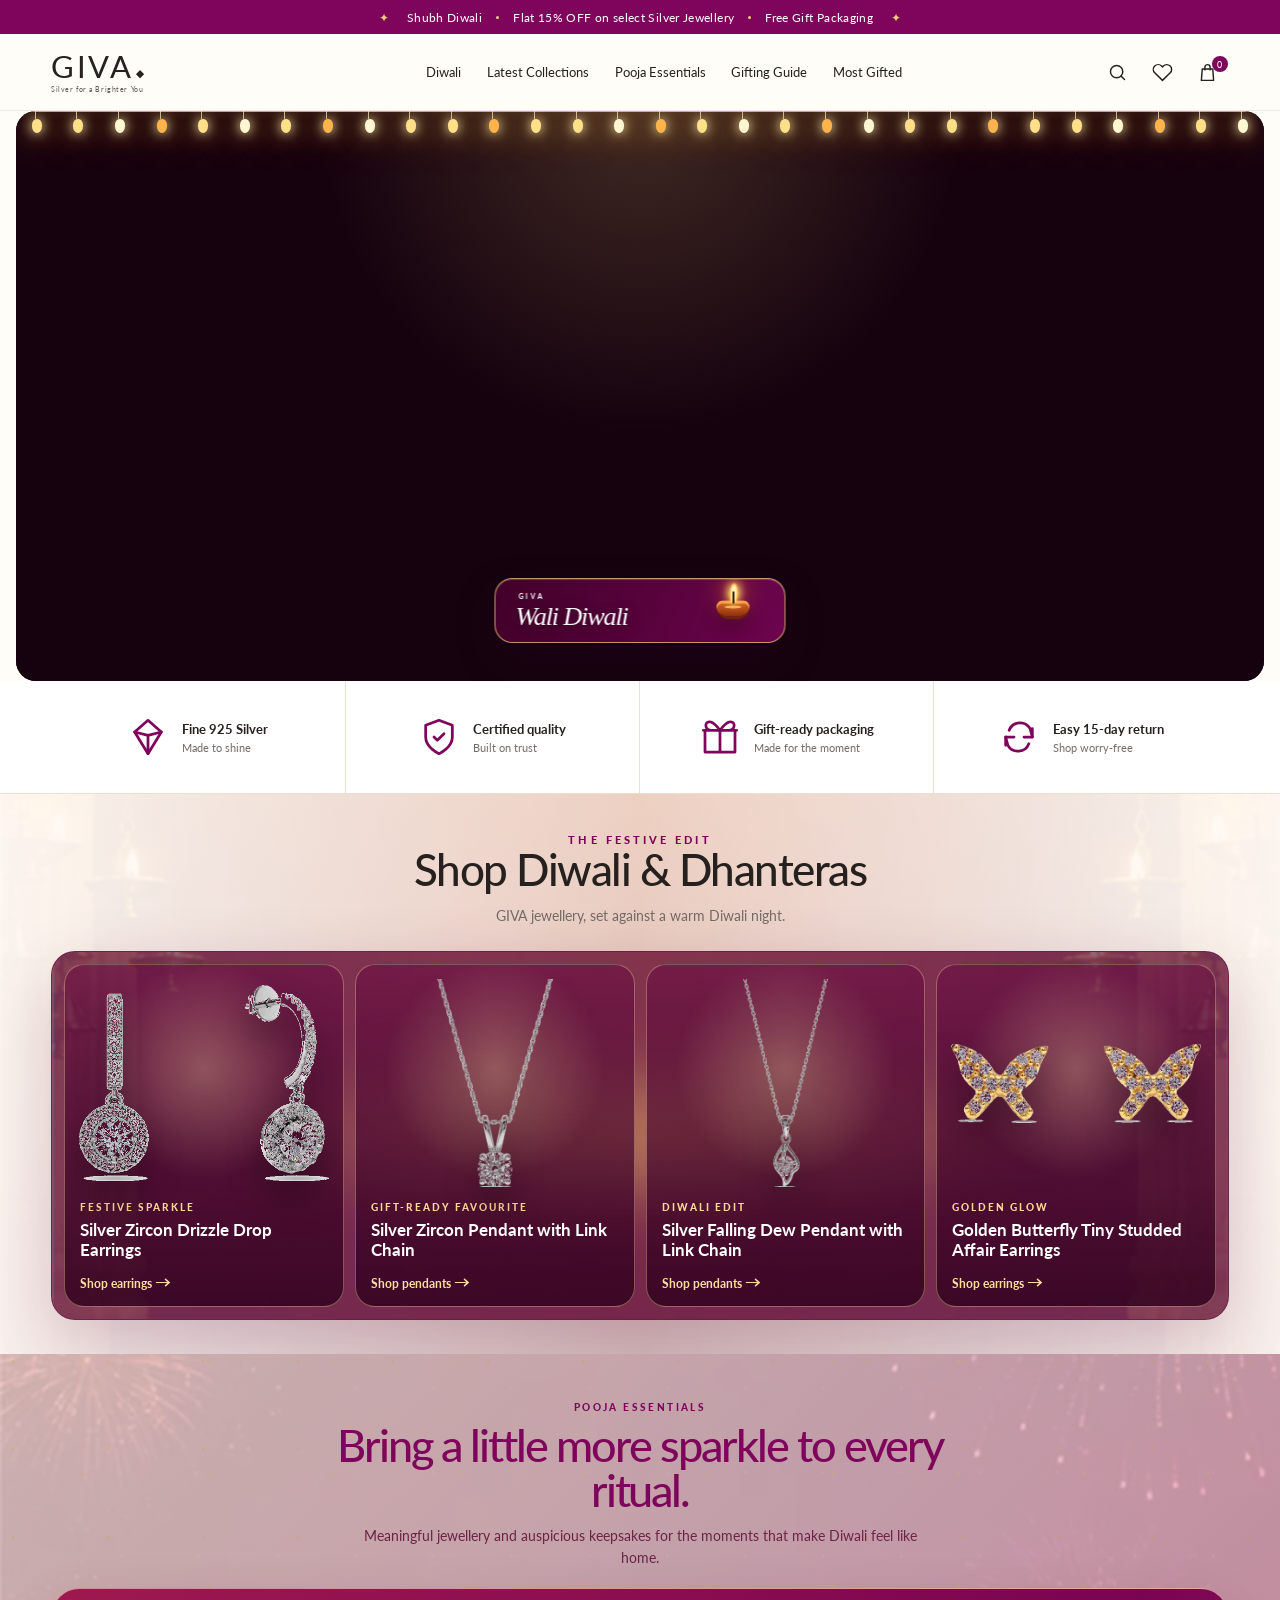
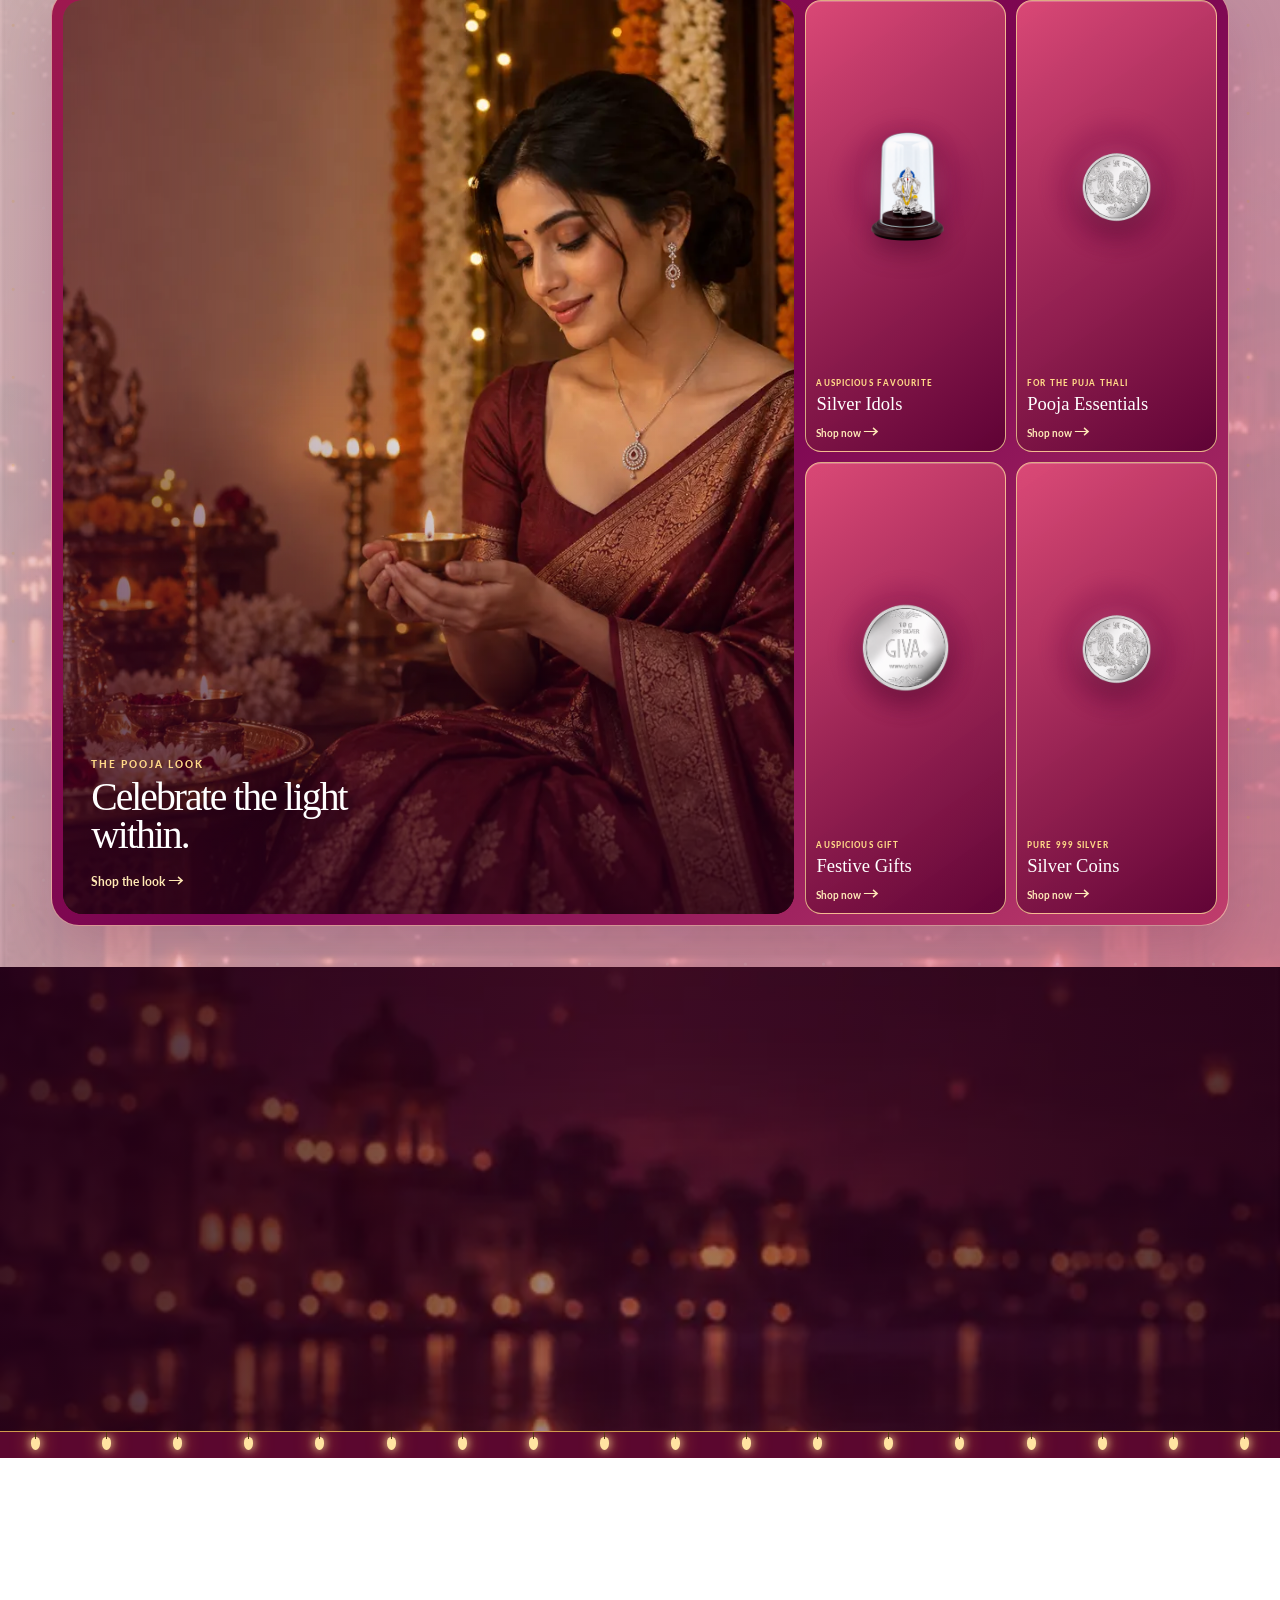
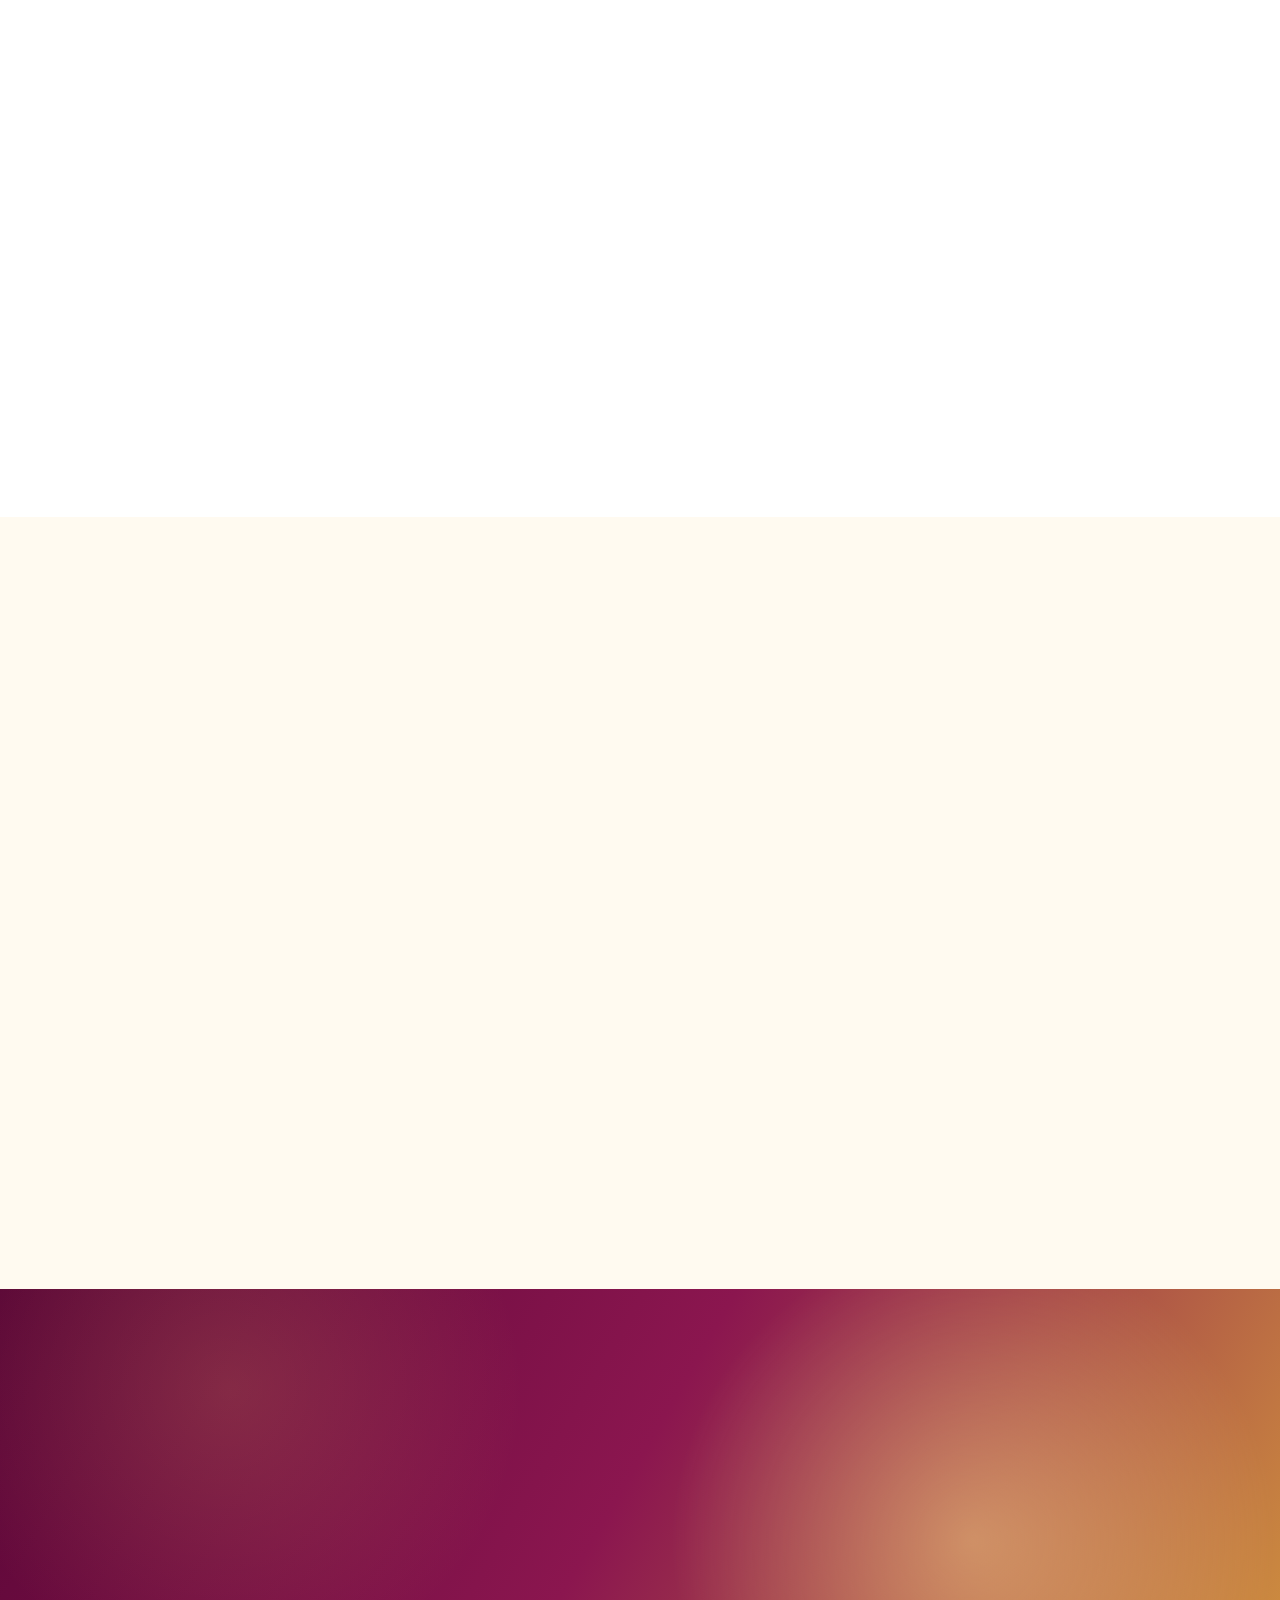
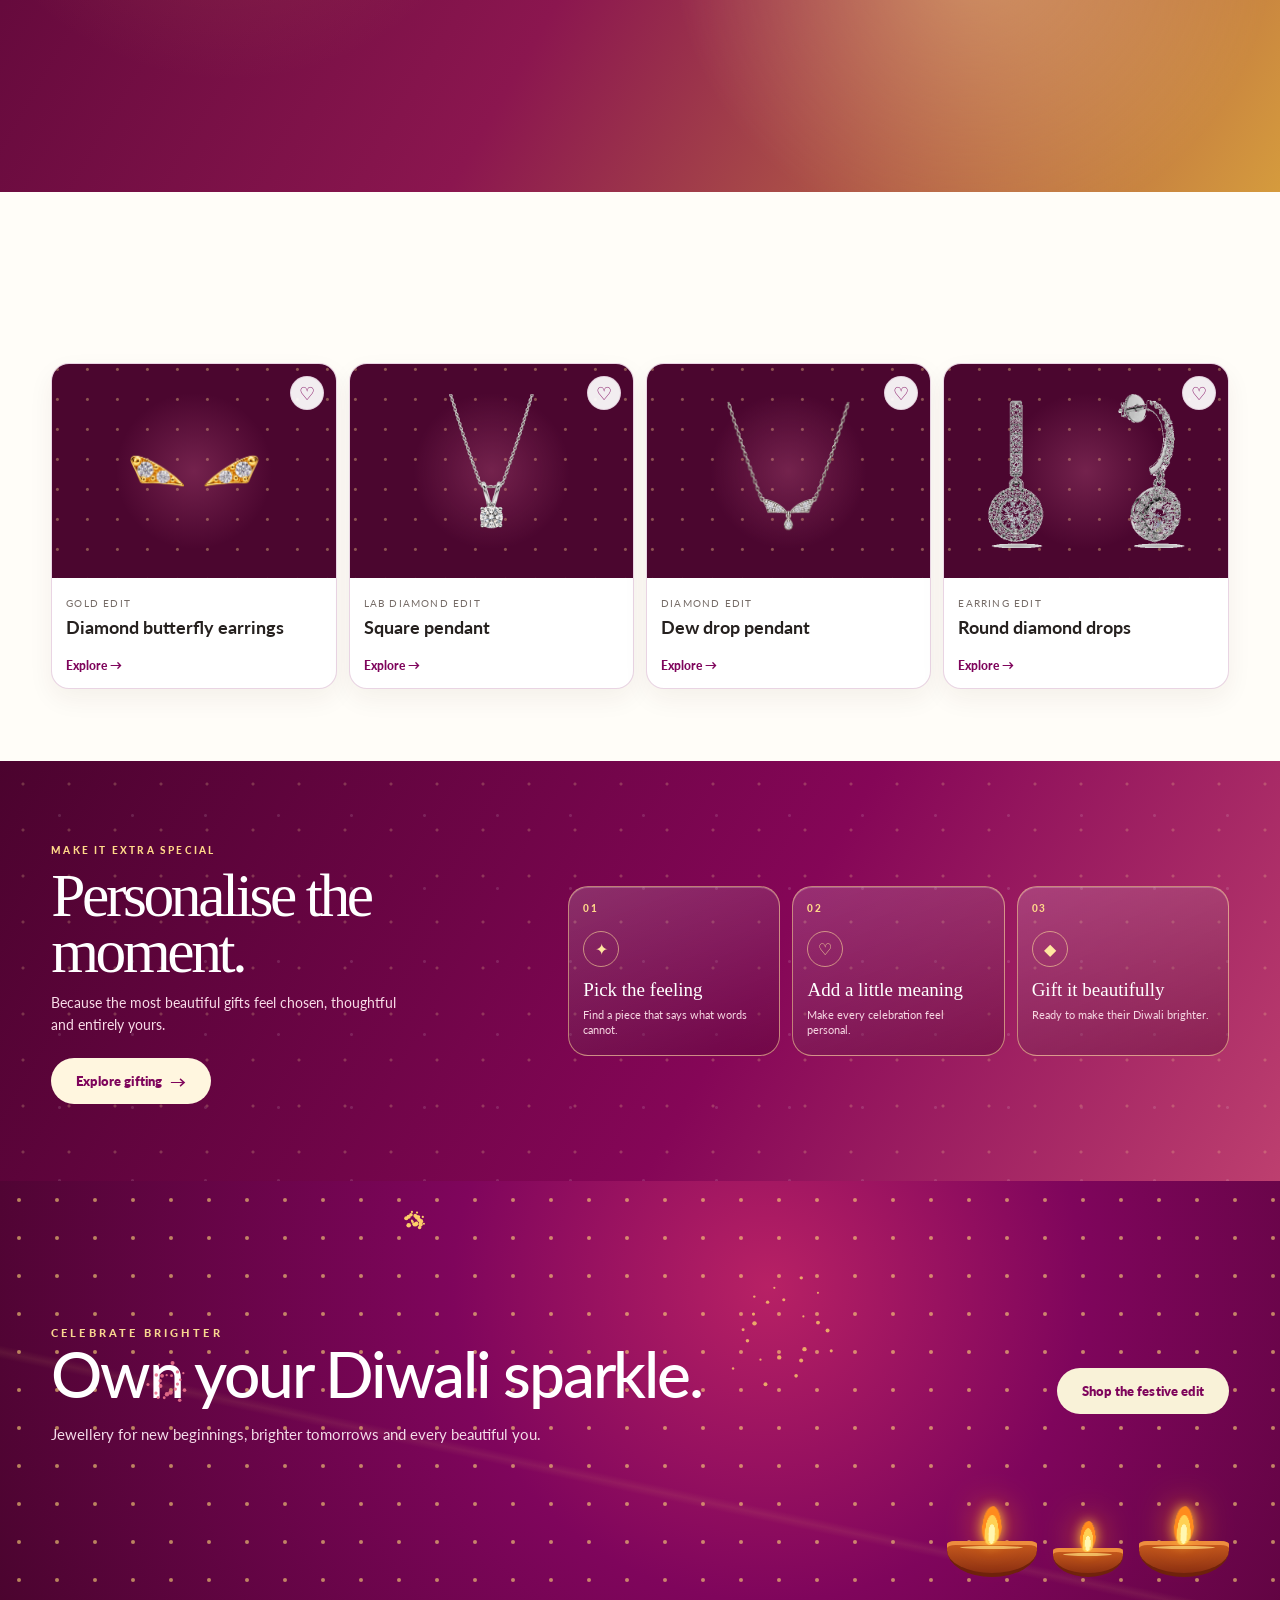
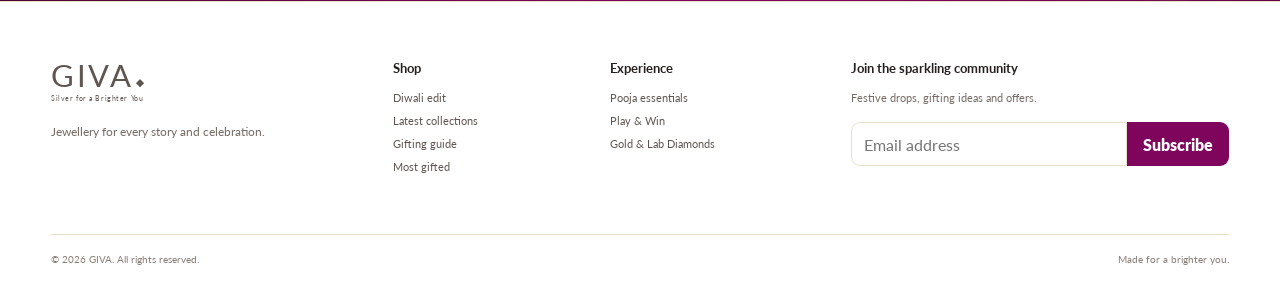
==== index.html @ fba9c0bb "Replace clipped jewellery with safe transparent assets" ====
<!doctype html>
<html lang="en">
<head>
  <meta charset="utf-8" />
  <meta name="viewport" content="width=device-width, initial-scale=1" />
  <meta name="theme-color" content="#7f055c" />
  <title>GIVA | Diwali & Dhanteras Redesign</title>
  <meta name="description" content="Celebrate Diwali and Dhanteras with GIVA jewellery, festive gifting and new beginnings that shine." />
  <link rel="preconnect" href="https://fonts.googleapis.com">
  <link rel="preconnect" href="https://fonts.gstatic.com" crossorigin>
  <link href="https://fonts.googleapis.com/css2?family=Lato:wght@300;400;500;600;700;900&display=swap" rel="stylesheet">
  <link rel="stylesheet" href="styles.css?v=diya-fit-pass-07" />
</head>
<body>
  <div class="announcement" role="region" aria-label="Festive offer">
    <span class="announcement-spark">✦</span>
    <div class="announcement-track">
      <span>Shubh Diwali</span><i></i><span>Flat 15% OFF on select Silver Jewellery</span><i></i><span>Free Gift Packaging</span>
    </div>
    <span class="announcement-spark">✦</span>
  </div>

  <header class="site-header" id="top">
    <div class="header-inner shell">
      <button class="menu-toggle icon-btn" aria-label="Open navigation" aria-expanded="false">
        <svg viewBox="0 0 24 24"><path d="M3 6h18M3 12h18M3 18h18"/></svg>
      </button>
      <a class="brand" href="#top" aria-label="GIVA home"><span>GIVA</span><b>◆</b><small>Silver for a Brighter You</small></a>
      <nav class="desktop-nav" aria-label="Primary">
        <a href="#diwali-shop">Diwali</a>
        <a href="#latest">Latest Collections</a>
        <a href="#pooja">Pooja Essentials</a>
        <a href="#gifting">Gifting Guide</a>
        <a href="#most-gifted">Most Gifted</a>
      </nav>
      <div class="header-actions">
        <button class="icon-btn search-btn" aria-label="Search"><svg viewBox="0 0 24 24"><circle cx="11" cy="11" r="7"/><path d="m20 20-4-4"/></svg></button>
        <button class="icon-btn" aria-label="Wishlist"><svg viewBox="0 0 24 24"><path d="M20.8 4.6a5.5 5.5 0 0 0-7.8 0L12 5.7l-1.1-1.1a5.5 5.5 0 0 0-7.8 7.8L12 21l8.8-8.6a5.5 5.5 0 0 0 0-7.8Z"/></svg></button>
        <button class="icon-btn bag-btn" aria-label="Shopping bag"><svg viewBox="0 0 24 24"><path d="M6 8h12l1 13H5L6 8Z"/><path d="M9 9V6a3 3 0 0 1 6 0v3"/></svg><span>0</span></button>
      </div>
    </div>
    <div class="mobile-nav" aria-hidden="true">
      <a href="#diwali-shop">Diwali</a><a href="#latest">Latest Collections</a><a href="#pooja">Pooja Essentials</a><a href="#gifting">Gifting Guide</a><a href="#most-gifted">Most Gifted</a>
    </div>
  </header>

  <main>
    <section class="hero hero-video" aria-label="GIVA Diwali campaign video">
      <video id="heroVideo" class="hero-video-media" autoplay muted loop playsinline preload="auto" disablepictureinpicture controlslist="nodownload noplaybackrate">
        <source src="assets/giva-hero-diwali-v4.mp4" type="video/mp4">
      </video>
      <div class="hero-title-lockup">
        <div class="hero-title-card" aria-label="GIVA Wali Diwali">
          <div class="hero-title-copy">
            <span class="hero-title-giva">GIVA</span>
            <h1 class="hero-title-diwali">Wali Diwali</h1>
          </div>
          <span class="hero-title-diya" aria-hidden="true"><i></i><b></b></span>
        </div>
      </div>
      <div class="hero-light-wash" aria-hidden="true"></div>
      <div class="light-string light-string-top" aria-hidden="true"><i></i><i></i><i></i><i></i><i></i><i></i><i></i><i></i><i></i><i></i><i></i><i></i><i></i><i></i><i></i><i></i><i></i><i></i><i></i><i></i><i></i><i></i><i></i><i></i><i></i><i></i><i></i><i></i><i></i><i></i></div>
    </section>

    <section class="promise-bar">
      <div class="shell promise-grid">
        <div><span class="promise-icon"><svg viewBox="0 0 24 24"><path d="m12 2 8 7-8 13L4 9l8-7Z"/><path d="m4 9 8 2 8-2M12 11v11"/></svg></span><p><b>Fine 925 Silver</b><small>Made to shine</small></p></div>
        <div><span class="promise-icon"><svg viewBox="0 0 24 24"><path d="M12 22s8-3.5 8-10V5l-8-3-8 3v7c0 6.5 8 10 8 10Z"/><path d="m9 12 2 2 4-4"/></svg></span><p><b>Certified quality</b><small>Built on trust</small></p></div>
        <div><span class="promise-icon"><svg viewBox="0 0 24 24"><path d="M3 8h18v13H3zM12 8v13M2 8h20M7 8c-2.5 0-3.5-1.5-3.5-3S5 2.5 6.5 3C9 3.8 12 8 12 8M17 8c2.5 0 3.5-1.5 3.5-3S19 2.5 17.5 3C15 3.8 12 8 12 8"/></svg></span><p><b>Gift-ready packaging</b><small>Made for the moment</small></p></div>
        <div><span class="promise-icon"><svg viewBox="0 0 24 24"><path d="M20 7v5h-5"/><path d="M4 17v-5h5"/><path d="M6.1 8A7 7 0 0 1 18.7 7L20 12M4 12l1.3 5A7 7 0 0 0 17.9 16"/></svg></span><p><b>Easy 15-day return</b><small>Shop worry-free</small></p></div>
      </div>
    </section>

    <section class="section diwali-jewels" id="diwali-shop">
      <div class="shell">
        <div class="section-heading centered reveal"><span>THE FESTIVE EDIT</span><h2>Shop Diwali & Dhanteras</h2><p>GIVA jewellery, set against a warm Diwali night.</p></div>
        <div class="diwali-jewel-stage reveal">
          <div class="diwali-jewel-glow" aria-hidden="true"></div>
          <a class="diwali-jewel-card" href="https://www.giva.co/collections/silver-earrings" target="_blank" rel="noreferrer">
            <span class="diwali-jewel-media"><img src="assets/festival-earrings.webp" alt="Silver Zircon Drizzle Drop Earrings"></span>
            <span class="diwali-jewel-copy"><small>Festive sparkle</small><strong>Silver Zircon Drizzle Drop Earrings</strong><em>Shop earrings <b>→</b></em></span>
          </a>
          <a class="diwali-jewel-card" href="https://www.giva.co/collections/silver-necklaces" target="_blank" rel="noreferrer">
            <span class="diwali-jewel-media"><img src="assets/festival-zircon-pendant.webp" alt="Silver Zircon Pendant with Link Chain"></span>
            <span class="diwali-jewel-copy"><small>Gift-ready favourite</small><strong>Silver Zircon Pendant with Link Chain</strong><em>Shop pendants <b>→</b></em></span>
          </a>
          <a class="diwali-jewel-card" href="https://www.giva.co/collections/silver-necklaces" target="_blank" rel="noreferrer">
            <span class="diwali-jewel-media"><img src="assets/festival-dew-pendant.webp" alt="Silver Falling Dew Pendant with Link Chain"></span>
            <span class="diwali-jewel-copy"><small>Diwali edit</small><strong>Silver Falling Dew Pendant with Link Chain</strong><em>Shop pendants <b>→</b></em></span>
          </a>
          <a class="diwali-jewel-card" href="https://www.giva.co/collections/silver-earrings" target="_blank" rel="noreferrer">
            <span class="diwali-jewel-media"><img src="assets/festival-golden-earrings.webp" alt="Golden Butterfly Tiny Studded Affair Earrings"></span>
            <span class="diwali-jewel-copy"><small>Golden glow</small><strong>Golden Butterfly Tiny Studded Affair Earrings</strong><em>Shop earrings <b>→</b></em></span>
          </a>
        </div>
      </div>
    </section>

    <section class="pooja-feature" id="pooja">
      <div class="pooja-feature-fireworks" aria-hidden="true"></div>
      <div class="shell pooja-feature-shell">
        <div class="pooja-feature-heading reveal">
          <span>POOJA ESSENTIALS</span>
          <h2>Bring a little more sparkle to every ritual.</h2>
          <p>Meaningful jewellery and auspicious keepsakes for the moments that make Diwali feel like home.</p>
        </div>
        <div class="pooja-feature-board reveal">
          <a class="pooja-feature-hero" href="https://www.giva.co/collections/silver-necklaces" target="_blank" rel="noreferrer">
            <img src="assets/pooja-jewellery.webp" alt="Woman holding a diya during a Diwali pooja">
            <span class="pooja-feature-hero-copy"><small>THE POOJA LOOK</small><strong>Celebrate the light within.</strong><b>Shop the look <i>→</i></b></span>
          </a>
          <div class="pooja-feature-products">
            <a class="pooja-product-card" href="https://www.giva.co/products/silver-ganapati-idol" target="_blank" rel="noreferrer">
              <span class="pooja-product-art"><img src="assets/giva-balaganapati-idol-cutout.png" alt="GIVA Silver Balaganapati idol"></span>
              <span class="pooja-product-copy"><small>AUSPICIOUS FAVOURITE</small><strong>Silver Idols</strong><b>Shop now <i>→</i></b></span>
            </a>
            <a class="pooja-product-card" href="https://www.giva.co/products/999-silver-goddess-lakshmi-and-lord-ganesh-coin-10-g" target="_blank" rel="noreferrer">
              <span class="pooja-product-art"><img src="assets/giva-lakshmi-ganesh-coin-cutout.png?v=coin-full-01" alt="GIVA 999 silver Lakshmi and Ganesh coin"></span>
              <span class="pooja-product-copy"><small>FOR THE PUJA THALI</small><strong>Pooja Essentials</strong><b>Shop now <i>→</i></b></span>
            </a>
            <a class="pooja-product-card" href="https://www.giva.co/products/silver-sacred-coin-10g" target="_blank" rel="noreferrer">
              <span class="pooja-product-art"><img src="assets/giva-sacred-coin-cutout.png" alt="GIVA Silver Sacred Coin"></span>
              <span class="pooja-product-copy"><small>AUSPICIOUS GIFT</small><strong>Festive Gifts</strong><b>Shop now <i>→</i></b></span>
            </a>
            <a class="pooja-product-card" href="https://www.giva.co/products/999-silver-goddess-lakshmi-and-lord-ganesh-coin-10-g" target="_blank" rel="noreferrer">
              <span class="pooja-product-art"><img src="assets/giva-lakshmi-ganesh-coin-cutout.png?v=coin-full-01" alt="GIVA 999 silver Lakshmi and Ganesh coin"></span>
              <span class="pooja-product-copy"><small>PURE 999 SILVER</small><strong>Silver Coins</strong><b>Shop now <i>→</i></b></span>
            </a>
          </div>
        </div>
      </div>
    </section>

    <section class="section diwali-play" id="play-win">
      <div class="shell diwali-play-shell">
        <div class="diwali-play-copy reveal"><span>FESTIVE FUN</span><h2>Play beneath the lights.</h2><p>Choose a festive moment and join the celebration.</p></div>
        <div class="diwali-play-actions reveal">
          <button class="diwali-play-card crackers-card" data-game="crackers" aria-label="Open Burst the Crackers game"><img class="diwali-play-art" src="assets/game-cracker-pack.webp" alt=""><span>01</span><strong>Burst the Crackers</strong><small>Play now <b>→</b></small></button>
          <button class="diwali-play-card mithai-card" data-game="mithai" aria-label="Open Catch the Mithai game"><img class="diwali-play-art" src="assets/game-mithai-box.webp" alt=""><span>02</span><strong>Catch the Mithai</strong><small>Play now <b>→</b></small></button>
        </div>
      </div>
    </section>

    <section class="section collection-showcase" id="latest">
      <div class="collection-lights" aria-hidden="true"><i></i><i></i><i></i><i></i><i></i><i></i><i></i><i></i><i></i><i></i><i></i><i></i><i></i><i></i><i></i><i></i><i></i><i></i></div>
      <div class="shell collection-showcase-shell">
        <div class="collection-showcase-head reveal"><h2>Latest Collections</h2><a class="collection-view-more" href="https://www.giva.co/pages/diwali" target="_blank" rel="noreferrer">View More</a></div>
        <div class="collection-showcase-track reveal">
          <article class="collection-showcase-card">
            <a class="collection-banner collection-burgundy" href="https://www.giva.co/collections/gold-jewellery" target="_blank" rel="noreferrer"><img class="collection-banner-bg" src="assets/collection-burgundy.webp" alt=""><img class="collection-stage-product" src="assets/festival-golden-earrings.webp" alt="GIVA gold earrings"><span><small>GIVA EDIT</small><strong>Gold Jewellery</strong></span></a>
            <div class="collection-product-row"><a href="https://www.giva.co/collections/gold-jewellery" target="_blank" rel="noreferrer"><img src="assets/festival-golden-earrings.webp" alt="GIVA gold earrings"></a><a href="https://www.giva.co/collections/gold-jewellery" target="_blank" rel="noreferrer"><img src="assets/festival-zircon-pendant.webp" alt="GIVA pendant"></a><a href="https://www.giva.co/collections/gold-jewellery" target="_blank" rel="noreferrer"><img src="assets/Bracelets_1.webp" alt="GIVA bracelet"></a></div>
          </article>
          <article class="collection-showcase-card">
            <a class="collection-banner collection-blue" href="https://www.giva.co/collections/lab-grown-diamonds" target="_blank" rel="noreferrer"><img class="collection-banner-bg" src="assets/collection-blue.webp" alt=""><img class="collection-stage-product" src="assets/festival-zircon-pendant.webp" alt="GIVA silver pendant"><span><small>GIVA EDIT</small><strong>Lab Grown Diamonds</strong></span></a>
            <div class="collection-product-row"><a href="https://www.giva.co/collections/lab-grown-diamonds" target="_blank" rel="noreferrer"><img src="assets/festival-zircon-pendant.webp" alt="GIVA pendant"></a><a href="https://www.giva.co/collections/lab-grown-diamonds" target="_blank" rel="noreferrer"><img src="assets/festival-dew-pendant.webp" alt="GIVA necklace"></a><a href="https://www.giva.co/collections/lab-grown-diamonds" target="_blank" rel="noreferrer"><img src="assets/festival-golden-earrings.webp" alt="GIVA earrings"></a></div>
          </article>
          <article class="collection-showcase-card">
            <a class="collection-banner collection-green" href="https://www.giva.co/collections/silver-earrings" target="_blank" rel="noreferrer"><img class="collection-banner-bg" src="assets/collection-green.webp" alt=""><img class="collection-stage-product" src="assets/festival-earrings.webp" alt="GIVA silver earrings"><span><small>GIVA EDIT</small><strong>Silver Jewellery</strong></span></a>
            <div class="collection-product-row"><a href="https://www.giva.co/collections/silver-earrings" target="_blank" rel="noreferrer"><img src="assets/festival-earrings.webp" alt="GIVA silver earrings"></a><a href="https://www.giva.co/collections/silver-earrings" target="_blank" rel="noreferrer"><img src="assets/festival-dew-pendant.webp" alt="GIVA silver pendant"></a><a href="https://www.giva.co/collections/silver-earrings" target="_blank" rel="noreferrer"><img src="assets/Bracelets_1.webp" alt="GIVA bracelet"></a></div>
          </article>
        </div>
      </div>
    </section>

    <section class="section section-cream" id="gifting">
      <div class="shell">
        <div class="section-heading centered reveal"><span>GIFTING GUIDE</span><h2>For everyone who lights up your life</h2><p>Thoughtful jewellery for friends, family and every bond worth celebrating.</p></div>
        <div class="gift-guide reveal">
          <a class="gift-card" href="#most-gifted"><div class="gift-image"><img src="assets/gifting-friends.webp" alt="Two friends exchanging a Diwali gift"><span class="gift-label">Friends</span></div><div><h3>For the friend who gets you</h3><p>Easy, wearable sparkle.</p><span>Shop gifts →</span></div></a>
          <a class="gift-card" href="#most-gifted"><div class="gift-image"><img src="assets/gifting-brother.webp" alt="Brother celebrating Diwali in a burgundy kurta"><span class="gift-label">Brother</span></div><div><h3>For the one who's always there</h3><p>Clean festive pieces for him.</p><span>Shop gifts →</span></div></a>
          <a class="gift-card" href="#most-gifted"><div class="gift-image"><img src="assets/gifting-family.webp" alt="Family celebrating Diwali together"><span class="gift-label">Family</span></div><div><h3>For timeless bonds</h3><p>Meaningful pieces for new beginnings.</p><span>Shop gifts →</span></div></a>
        </div>
      </div>
    </section>

    <section class="gold-edit" id="gold-edit">
      <div class="gold-pattern" aria-hidden="true"></div>
      <div class="shell gold-inner reveal">
        <div class="gold-copy"><span>GOLD & LAB DIAMONDS EDIT</span><h2>Make the auspicious feel unforgettable.</h2><p>Mark Dhanteras with enduring pieces chosen for precious beginnings and brighter tomorrows.</p><div class="gold-actions"><a class="button gold-button" href="https://www.giva.co/collections/gold-jewellery" target="_blank" rel="noreferrer">Shop Gold</a><a class="button gold-outline" href="https://www.giva.co/collections/lab-grown-diamonds" target="_blank" rel="noreferrer">Lab Diamonds</a></div></div>
        <div class="gold-products-block">
          <div class="gold-products-head"><span>CURATED FOR DHANTERAS</span><small>Swipe to explore</small></div>
          <div class="gold-product-rail">
            <a class="gold-product-card" href="https://www.giva.co/products/gold-classic-solitaire-diamond-stud-earrings" target="_blank" rel="noreferrer"><span class="gold-product-visual"><img src="assets/giva-gold-butterfly-earrings-safe-v2.png" alt="GIVA gold diamond earrings"></span><span class="gold-product-meta"><strong>Gold diamond earrings</strong><b>₹40,346</b></span></a>
            <a class="gold-product-card" href="https://www.giva.co/products/gold-shining-cluster-diamond-ring" target="_blank" rel="noreferrer"><span class="gold-product-visual"><img src="assets/giva-product-square-pendant.png" alt="GIVA lab diamond pendant"></span><span class="gold-product-meta"><strong>Cluster diamond ring</strong><b>₹34,882</b></span></a>
            <a class="gold-product-card" href="https://www.giva.co/collections/gold-jewellery" target="_blank" rel="noreferrer"><span class="gold-product-visual"><img src="assets/giva-dew-pendant-safe-v2.png" alt="GIVA diamond pendant"></span><span class="gold-product-meta"><strong>Gold drop pendant</strong><b>₹17,901</b></span></a>
            <a class="gold-product-card" href="https://www.giva.co/collections/lab-grown-diamonds" target="_blank" rel="noreferrer"><span class="gold-product-visual"><img src="assets/festival-earrings.webp" alt="GIVA lab diamond earrings"></span><span class="gold-product-meta"><strong>Round diamond drops</strong><b>₹23,549</b></span></a>
            <a class="gold-product-card" href="https://www.giva.co/products/14k-gold-gentle-breeze-diamond-earrings" target="_blank" rel="noreferrer"><span class="gold-product-visual"><img src="assets/giva-product-bracelet.png" alt="GIVA diamond bracelet"></span><span class="gold-product-meta"><strong>Diamond bracelet</strong><b>₹31,472</b></span></a>
          </div>
        </div>
      </div>
    </section>

    <section class="section" id="most-gifted">
      <div class="shell">
        <div class="section-heading split reveal"><div><span>CELEBRATION FAVOURITES</span><h2>Most Gifted</h2></div><p>Festive favourites for meaningful gifting and effortless sparkle.</p></div>
        <div class="gifted-grid reveal">
          <article class="gifted-card"><div class="gifted-media gifted-media--product"><img src="assets/giva-gold-butterfly-earrings-safe-v2.png" alt="GIVA gold diamond butterfly earrings"><button class="wish" aria-label="Add to wishlist">♡</button></div><div class="gifted-info"><small>Gold edit</small><h3>Diamond butterfly earrings</h3><a href="https://www.giva.co/collections/gold-jewellery" target="_blank" rel="noreferrer">Explore →</a></div></article>
          <article class="gifted-card"><div class="gifted-media gifted-media--product"><img src="assets/giva-product-square-pendant.png" alt="GIVA lab diamond square pendant"><button class="wish" aria-label="Add to wishlist">♡</button></div><div class="gifted-info"><small>Lab diamond edit</small><h3>Square pendant</h3><a href="https://www.giva.co/collections/lab-grown-diamonds" target="_blank" rel="noreferrer">Explore →</a></div></article>
          <article class="gifted-card"><div class="gifted-media gifted-media--product"><img src="assets/giva-dew-pendant-safe-v2.png" alt="GIVA lab diamond dew pendant"><button class="wish" aria-label="Add to wishlist">♡</button></div><div class="gifted-info"><small>Diamond edit</small><h3>Dew drop pendant</h3><a href="https://www.giva.co/collections/lab-grown-diamonds" target="_blank" rel="noreferrer">Explore →</a></div></article>
          <article class="gifted-card"><div class="gifted-media gifted-media--product"><img src="assets/festival-earrings.webp" alt="GIVA lab diamond round earrings"><button class="wish" aria-label="Add to wishlist">♡</button></div><div class="gifted-info"><small>Earring edit</small><h3>Round diamond drops</h3><a href="https://www.giva.co/collections/lab-grown-diamonds" target="_blank" rel="noreferrer">Explore →</a></div></article>
        </div>
      </div>
    </section>

    <section class="personalize-gifting reveal" id="personalize">
      <div class="personalize-sparkle" aria-hidden="true"></div>
      <div class="shell personalize-inner">
        <div class="personalize-copy"><small>MAKE IT EXTRA SPECIAL</small><h2>Personalise the moment.</h2><p>Because the most beautiful gifts feel chosen, thoughtful and entirely yours.</p><a class="button ivory" href="https://www.giva.co/pages/diwali" target="_blank" rel="noreferrer">Explore gifting <b>→</b></a></div>
        <div class="personalize-steps">
          <article><span>01</span><i>✦</i><strong>Pick the feeling</strong><p>Find a piece that says what words cannot.</p></article>
          <article><span>02</span><i>♡</i><strong>Add a little meaning</strong><p>Make every celebration feel personal.</p></article>
          <article><span>03</span><i>◆</i><strong>Gift it beautifully</strong><p>Ready to make their Diwali brighter.</p></article>
        </div>
      </div>
    </section>

    <section class="closing-cta">
      <canvas id="closingCanvas" aria-hidden="true"></canvas>
      <div class="closing-lights" aria-hidden="true"></div>
      <div class="shell closing-inner reveal">
        <div><span>CELEBRATE BRIGHTER</span><h2>Own your Diwali sparkle.</h2><p>Jewellery for new beginnings, brighter tomorrows and every beautiful you.</p></div>
        <a class="button ivory" href="#diwali-shop">Shop the festive edit</a>
      </div>
      <div class="closing-diyas" aria-hidden="true"><span class="diya large"><b></b></span><span class="diya"><b></b></span><span class="diya large"><b></b></span></div>
    </section>
  </main>

  <footer>
    <div class="shell footer-grid">
      <div class="footer-brand"><a class="brand" href="#top"><span>GIVA</span><b>◆</b><small>Silver for a Brighter You</small></a><p>Jewellery for every story and celebration.</p></div>
      <div><h4>Shop</h4><a href="#diwali-shop">Diwali edit</a><a href="#latest">Latest collections</a><a href="#gifting">Gifting guide</a><a href="#most-gifted">Most gifted</a></div>
      <div><h4>Experience</h4><a href="#pooja">Pooja essentials</a><a href="#play-win">Play & Win</a><a href="#gold-edit">Gold & Lab Diamonds</a></div>
      <div class="newsletter"><h4>Join the sparkling community</h4><p>Festive drops, gifting ideas and offers.</p><form id="newsletter"><input type="email" placeholder="Email address" aria-label="Email address" required><button type="submit">Subscribe</button></form><small id="newsletterMessage"></small></div>
    </div>
    <div class="shell footer-bottom"><span>© 2026 GIVA. All rights reserved.</span><span>Made for a brighter you.</span></div>
  </footer>

  <div class="game-modal" id="gameModal" aria-hidden="true" role="dialog" aria-modal="true" aria-labelledby="gameTitle">
    <button class="modal-backdrop" data-close-game aria-label="Close game"></button>
    <div class="modal-card"><button class="modal-close" data-close-game aria-label="Close">×</button><div class="modal-visual"><div class="cracker" aria-hidden="true"><i></i><i></i><i></i><i></i><i></i><i></i></div></div><small>FESTIVE PLAY</small><h2 id="gameTitle">Burst the Crackers</h2><p id="gameText">Tap the button and enjoy a small web-native firework moment.</p><button class="button primary" id="gameAction">Burst now</button><div class="reward-message" id="rewardMessage"></div></div>
  </div>

  <script src="script.js?v=9c8180f"></script>
</body>
</html>
---- styles.css ----
:root{
  --brand:#e9718b;
  --brand-deep:#7f055c;
  --brand-dark:#570440;
  --cream:#f9f2d8;
  --cream-2:#fffaf0;
  --ivory:#fffdf8;
  --gold:#d8aa45;
  --gold-light:#f4cf73;
  --ink:#26211f;
  --muted:#756b66;
  --line:#eadfcf;
  --shell:1320px;
  --gutter:clamp(16px,4vw,64px);
  --section-y:clamp(56px,6vw,88px);
  --radius:20px;
  --shadow:0 18px 50px rgba(68,39,29,.10);
}
*{box-sizing:border-box}
html{scroll-behavior:smooth}
body{margin:0;background:var(--ivory);color:var(--ink);font-family:"Lato",Arial,sans-serif;-webkit-font-smoothing:antialiased}
body.no-scroll{overflow:hidden}
a{color:inherit;text-decoration:none}
button,input{font:inherit}
button{cursor:pointer}
img{display:block;max-width:100%}
svg{display:block;fill:none;stroke:currentColor;stroke-width:1.65;stroke-linecap:round;stroke-linejoin:round}
.shell{width:min(var(--shell),calc(100% - (var(--gutter)*2)));margin-inline:auto}
.announcement{height:34px;display:flex;align-items:center;justify-content:center;gap:18px;background:var(--brand-deep);color:white;font-size:12px;letter-spacing:.03em;position:relative;z-index:80;overflow:hidden}
.announcement-track{display:flex;gap:14px;align-items:center;white-space:nowrap}.announcement-track i{width:3px;height:3px;border-radius:50%;background:var(--gold-light)}.announcement-spark{color:var(--gold-light);animation:twinkle 1.8s ease-in-out infinite alternate}
.site-header{position:sticky;top:0;z-index:70;background:rgba(255,253,248,.94);backdrop-filter:blur(18px);border-bottom:1px solid rgba(127,5,92,.08)}
.header-inner{height:76px;display:grid;grid-template-columns:180px 1fr auto;align-items:center;gap:24px}
.brand{display:inline-grid;grid-template-columns:auto auto;grid-template-rows:auto auto;width:max-content;align-items:end;line-height:1}.brand>span{font-size:31px;font-weight:400;letter-spacing:.08em}.brand>b{font-size:10px;margin:0 0 4px 3px}.brand>small{grid-column:1/3;font-size:7px;letter-spacing:.08em;margin-top:4px;color:#665d58}.desktop-nav{display:flex;justify-content:center;gap:clamp(18px,2vw,34px);font-size:13px}.desktop-nav a{position:relative;padding:28px 0}.desktop-nav a::after{content:"";position:absolute;left:0;right:100%;bottom:19px;height:1.5px;background:var(--brand-deep);transition:.24s}.desktop-nav a:hover::after{right:0}.header-actions{display:flex;align-items:center;gap:3px}.icon-btn{width:42px;height:42px;display:grid;place-items:center;border:0;background:transparent;color:var(--ink);position:relative}.icon-btn svg{width:21px;height:21px}.bag-btn span{position:absolute;top:5px;right:1px;min-width:16px;height:16px;padding:0 4px;display:grid;place-items:center;border-radius:9px;background:var(--brand-deep);color:#fff;font-size:9px}.menu-toggle{display:none}.mobile-nav{display:none}
.hero{height:clamp(600px,72vh,760px);min-height:600px;position:relative;overflow:hidden;background:var(--cream)}
#festiveCanvas,#closingCanvas{position:absolute;inset:0;width:100%;height:100%;pointer-events:none;z-index:8}
.hero-slider,.hero-slide{position:absolute;inset:0}.hero-slide{opacity:0;visibility:hidden;transition:opacity .9s ease,visibility .9s;pointer-events:none}.hero-slide.active{opacity:1;visibility:visible;pointer-events:auto}
.hero-photo{position:absolute;inset:0 0 0 45%;overflow:hidden}.hero-photo img{width:100%;height:100%;object-fit:cover;object-position:center 31%;transform:scale(1.02);transition:transform 6.5s ease}.hero-slide.active .hero-photo img{transform:scale(1.075)}
.hero-wash{position:absolute;inset:0;background:linear-gradient(90deg,#fbefd4 0%,#fbefd4 31%,rgba(251,239,212,.94) 39%,rgba(251,239,212,.48) 55%,rgba(251,239,212,.02) 73%),linear-gradient(0deg,rgba(55,20,18,.08),transparent 34%)}
.hero-copy{position:relative;z-index:5;height:100%;display:flex;align-items:center}.hero-copy-inner{max-width:620px;padding-top:16px}.eyebrow,.section-heading>span,.section-heading>div>span,.pooja-copy>span,.gold-copy>span,.closing-inner>div>span{margin:0 0 14px;color:var(--brand-deep);font-size:11px;font-weight:900;letter-spacing:.28em}.hero h1{font-size:clamp(48px,5.4vw,76px);line-height:.98;letter-spacing:-.04em;margin:0 0 22px;max-width:650px;font-weight:500;color:var(--brand-deep)}.hero-lede{max-width:530px;font-size:17px;line-height:1.65;margin:0;color:#554a45}.hero-actions{display:flex;gap:12px;margin-top:30px}.button{border-radius:999px;min-height:46px;padding:0 24px;display:inline-flex;align-items:center;justify-content:center;border:1px solid transparent;font-size:13px;font-weight:800;letter-spacing:.01em;transition:transform .22s,box-shadow .22s,background .22s}.button:hover{transform:translateY(-2px)}.button.primary{background:var(--brand-deep);color:white;box-shadow:0 9px 25px rgba(127,5,92,.2)}.button.primary:hover{background:var(--brand-dark)}.button.ghost{border-color:var(--brand-deep);color:var(--brand-deep);background:rgba(255,255,255,.36)}.button.ivory{background:var(--cream);color:var(--brand-deep)}
.hero-arrow{position:absolute;top:50%;z-index:12;width:44px;height:44px;border-radius:50%;border:1px solid rgba(127,5,92,.15);background:rgba(255,253,248,.84);color:var(--brand-deep);display:grid;place-items:center;transform:translateY(-50%);box-shadow:0 7px 25px rgba(55,15,26,.06)}.hero-arrow svg{width:22px;height:22px}.hero-arrow.prev{left:22px}.hero-arrow.next{right:22px}.hero-dots{position:absolute;left:50%;bottom:22px;transform:translateX(-50%);z-index:13;display:flex;gap:8px}.hero-dots button{border:0;width:8px;height:8px;border-radius:50%;background:rgba(127,5,92,.25);padding:0;transition:.2s}.hero-dots button.active{width:26px;border-radius:8px;background:var(--brand-deep)}
.light-string{position:absolute;z-index:14;left:-1%;right:-1%;top:0;height:24px;display:flex;justify-content:space-around;pointer-events:none}.light-string::before{content:"";position:absolute;top:0;left:0;right:0;border-top:1px solid rgba(127,5,92,.22)}.light-string i{width:7px;height:9px;border-radius:50% 50% 55% 55%;background:#ffc94c;box-shadow:0 0 9px #ffc94c,0 0 19px #ffad2f;transform:translateY(6px);animation:bulb 1.4s ease-in-out infinite alternate}.light-string i:nth-child(3n){animation-delay:-.5s}.light-string i:nth-child(4n){animation-delay:-.9s}.light-string i::before{content:"";position:absolute;width:1px;height:7px;background:rgba(74,34,19,.25);top:-7px;left:3px}.hero-festive-edge{position:absolute;z-index:9;bottom:22px;left:28px;display:flex;align-items:end;gap:12px;filter:drop-shadow(0 10px 12px rgba(91,34,10,.22))}
.diya{position:relative;display:block;width:70px;height:29px;border-radius:10% 10% 54% 54% / 10% 10% 80% 80%;background:linear-gradient(180deg,#cb5c1e,#8a2e11);border-bottom:4px solid #6e210b;box-shadow:inset 0 4px 0 #ed8d3f}.diya::after{content:"";position:absolute;left:15%;right:15%;top:5px;height:3px;border-radius:50%;background:rgba(255,221,125,.72)}.diya b{position:absolute;left:50%;bottom:21px;width:16px;height:31px;transform:translateX(-50%) rotate(2deg);border-radius:56% 44% 56% 44%;background:radial-gradient(ellipse at 50% 72%,#fff7b0 0 24%,#ffd154 25% 47%,#ff8b1d 49% 70%,transparent 72%);filter:drop-shadow(0 0 6px #ffbd38) drop-shadow(0 0 16px rgba(255,132,15,.75));animation:flicker .55s ease-in-out infinite alternate}.diya.small{width:48px;height:21px}.diya.small b{width:11px;height:23px;bottom:15px}.diya.large{width:90px;height:36px}.diya.large b{width:20px;height:39px;bottom:28px}
.promise-bar{border-bottom:1px solid var(--line);background:#fff}.promise-grid{display:grid;grid-template-columns:repeat(4,1fr);min-height:112px}.promise-grid>div{display:flex;align-items:center;justify-content:center;gap:14px;border-right:1px solid var(--line);padding:22px 24px}.promise-grid>div:last-child{border-right:0}.promise-icon{width:40px;height:40px;color:var(--brand-deep)}.promise-icon svg{width:100%;height:100%}.promise-grid p{margin:0;display:flex;flex-direction:column;gap:4px}.promise-grid b{font-size:13px}.promise-grid small{color:var(--muted);font-size:11px}
.section{padding:var(--section-y) 0}.section-soft{background:#fff8f3}.section-cream{background:var(--cream-2)}.section-heading{margin-bottom:34px}.section-heading.centered{text-align:center;max-width:720px;margin:0 auto 38px}.section-heading h2,.pooja-copy h2,.gold-copy h2,.consult-inner h2,.closing-inner h2{font-size:clamp(34px,3.4vw,52px);line-height:1.05;letter-spacing:-.035em;font-weight:500;margin:0}.section-heading p{color:var(--muted);line-height:1.6;font-size:14px;margin:12px 0 0}.section-heading.split{display:flex;align-items:end;justify-content:space-between;gap:32px}.section-heading.split p{max-width:440px;text-align:right;margin-bottom:3px}.text-link{font-size:13px;font-weight:800;color:var(--brand-deep)}
.category-mosaic{display:grid;grid-template-columns:repeat(4,1fr);grid-auto-rows:205px;gap:14px}.category-card{position:relative;overflow:hidden;border-radius:18px;border:1px solid var(--line);background:var(--cream);box-shadow:0 7px 24px rgba(89,48,22,.04)}.category-card--feature{grid-column:span 2;grid-row:span 2}.category-card img{width:100%;height:100%;object-fit:cover;transition:transform .45s ease}.category-card--feature img{object-position:center}.category-card:hover img{transform:scale(1.035)}.category-card::after{content:"";position:absolute;inset:0;background:linear-gradient(0deg,rgba(38,18,24,.62),transparent 48%)}.category-copy{position:absolute;z-index:2;left:18px;right:18px;bottom:16px;color:white;display:flex;align-items:end;justify-content:space-between;gap:14px}.category-copy small{display:block;margin-bottom:6px;color:#ffe9b9;font-weight:700}.category-copy h3{margin:0;font-size:22px;font-weight:600}.category-copy span{font-size:11px;white-space:nowrap}.category-card--feature .category-copy{left:28px;right:28px;bottom:25px}.category-card--feature .category-copy h3{font-size:34px}
.games{display:grid;grid-template-columns:1fr 1fr 220px;gap:18px;align-items:stretch}.game-card{position:relative;border:0;border-radius:20px;overflow:hidden;background:white;padding:0;box-shadow:var(--shadow);min-height:240px}.game-card img{width:100%;height:100%;object-fit:cover}.game-card::after{content:"";position:absolute;inset:0;background:linear-gradient(0deg,rgba(64,14,38,.26),transparent 55%)}.game-cta{position:absolute;z-index:2;right:18px;bottom:18px;background:white;color:var(--brand-deep);padding:10px 15px;border-radius:999px;font-size:11px;font-weight:900}.game-card:hover .game-cta b{display:inline-block;transform:translateX(3px)}.game-badge{border-radius:20px;background:var(--brand-deep);display:flex;flex-direction:column;align-items:center;justify-content:center;color:white;text-align:center;padding:20px;box-shadow:var(--shadow)}.game-badge img{width:132px;height:132px;border-radius:28px;margin-bottom:14px;animation:badgeGlow 2.6s ease-in-out infinite}.game-badge p{margin:0;line-height:1.12;font-size:18px}.game-badge b{font-size:25px;font-weight:600}
.latest-grid{display:grid;grid-template-columns:1.4fr 1fr 1fr;gap:14px}.latest-card{position:relative;height:490px;border-radius:20px;overflow:hidden}.latest-card img{width:100%;height:100%;object-fit:cover;object-position:center 28%;transition:transform .55s}.latest-card:hover img{transform:scale(1.035)}.latest-card::after{content:"";position:absolute;inset:0;background:linear-gradient(0deg,rgba(31,18,17,.78),transparent 55%)}.latest-overlay{position:absolute;z-index:2;left:22px;right:22px;bottom:20px;color:white}.latest-overlay small{font-size:10px;letter-spacing:.16em;text-transform:uppercase;color:#f4dfb4}.latest-overlay h3{font-size:28px;margin:6px 0 10px;font-weight:500}.latest-overlay a{font-size:12px;font-weight:800}.main-card .latest-overlay h3{font-size:34px}
.pooja-section{display:grid;grid-template-columns:1fr 1.35fr;min-height:680px;background:var(--cream)}.pooja-copy{padding:clamp(54px,7vw,110px);display:flex;flex-direction:column;align-items:flex-start;justify-content:center}.pooja-copy h2{max-width:600px;color:var(--brand-deep)}.pooja-copy p{max-width:570px;color:#695950;line-height:1.7;font-size:15px;margin:22px 0 28px}.pooja-media{position:relative;overflow:hidden}.pooja-media img{width:100%;height:100%;object-fit:cover;object-position:center 18%}.pooja-media::after{content:"";position:absolute;inset:0;background:linear-gradient(90deg,rgba(249,242,216,.18),transparent 20%)}.floating-lamp{position:absolute;z-index:4}.lamp-one{left:34px;bottom:45px}.lamp-two{right:34px;bottom:80px}
.gift-guide{display:grid;grid-template-columns:repeat(3,1fr);gap:16px}.gift-card{background:white;border:1px solid var(--line);border-radius:20px;overflow:hidden;box-shadow:0 8px 28px rgba(60,32,25,.055);transition:.25s}.gift-card:hover{transform:translateY(-5px);box-shadow:var(--shadow)}.gift-image{height:360px;position:relative;overflow:hidden;background:#f1e6db}.gift-image img{width:100%;height:100%;object-fit:cover;object-position:center 25%;transition:.4s}.gift-card:nth-child(2) .gift-image img{object-fit:contain;background:#fff}.gift-card:hover .gift-image img{transform:scale(1.025)}.gift-label{position:absolute;top:15px;left:15px;background:rgba(255,255,255,.92);color:var(--brand-deep);border-radius:999px;padding:7px 12px;font-size:10px;font-weight:900}.gift-card>div:last-child{padding:20px 20px 22px}.gift-card h3{font-size:21px;margin:0 0 7px}.gift-card p{font-size:12px;color:var(--muted);margin:0 0 16px}.gift-card>div:last-child>span{font-size:12px;color:var(--brand-deep);font-weight:900}
.gold-edit{position:relative;overflow:hidden;background:linear-gradient(120deg,#1f140d,#432819 48%,#26170f);color:#fff;padding:clamp(70px,8vw,120px) 0}.gold-inner{display:grid;grid-template-columns:1.2fr .8fr;align-items:center;min-height:420px}.gold-copy{position:relative;z-index:2}.gold-copy>span{color:#f2cd83}.gold-copy h2{max-width:730px}.gold-copy p{max-width:660px;color:#dcccbf;line-height:1.7;font-size:14px;margin:20px 0 28px}.gold-actions{display:flex;gap:12px}.gold-button{background:#e2b65f;color:#2b1a10}.gold-outline{border-color:#e2b65f;color:#f4d89c}.gold-symbol{display:grid;place-items:center;color:#e0b35c;opacity:.78}.gold-symbol svg{width:min(350px,75%);filter:drop-shadow(0 0 24px rgba(231,188,96,.15))}.gold-pattern{position:absolute;inset:-40%;background:radial-gradient(circle at center,rgba(255,215,126,.12),transparent 42%),repeating-radial-gradient(circle at center,transparent 0 37px,rgba(227,183,91,.035) 38px 39px);animation:slowSpin 50s linear infinite}
.gifted-grid{display:grid;grid-template-columns:repeat(4,1fr);gap:14px}.gifted-card{border:1px solid var(--line);border-radius:18px;overflow:hidden;background:white;transition:.25s}.gifted-card:hover{transform:translateY(-4px);box-shadow:0 16px 40px rgba(60,35,26,.08)}.gifted-media{height:290px;position:relative;background:#f7f5f2;overflow:hidden}.gifted-media img{width:100%;height:100%;object-fit:cover;transition:.4s}.gifted-media:not(.landscape) img{object-fit:contain;padding:18px}.gifted-media.landscape img{object-position:center}.gifted-card:hover .gifted-media img{transform:scale(1.035)}.wish{position:absolute;right:12px;top:12px;width:34px;height:34px;border-radius:50%;border:1px solid rgba(127,5,92,.12);background:rgba(255,255,255,.93);color:var(--brand-deep);font-size:18px}.gifted-info{padding:16px}.gifted-info small{font-size:10px;letter-spacing:.12em;text-transform:uppercase;color:var(--muted)}.gifted-info h3{font-size:18px;margin:6px 0 16px}.gifted-info a{font-size:12px;color:var(--brand-deep);font-weight:900}
.consult-strip{position:relative;overflow:hidden;background:var(--brand-deep);color:white}.consult-inner{min-height:150px;display:flex;align-items:center;justify-content:space-between;gap:30px}.consult-inner small{color:#f3cf86;letter-spacing:.18em}.consult-inner h2{font-size:clamp(28px,3vw,42px);margin-top:5px}.strip-lights{position:absolute;inset:0;background:radial-gradient(circle,#ffd96d 0 2px,transparent 3px) 0 0/48px 48px;opacity:.22;animation:sparkMove 18s linear infinite}
.closing-cta{position:relative;overflow:hidden;background:radial-gradient(circle at 60% 25%,#b72165 0,#7f055c 38%,#4b042f 100%);color:#fff;min-height:420px;display:flex;align-items:center}.closing-inner{position:relative;z-index:4;display:flex;align-items:center;justify-content:space-between;gap:40px}.closing-inner>div>span{color:#f8d68f}.closing-inner h2{font-size:clamp(44px,5vw,70px);max-width:720px}.closing-inner p{max-width:650px;color:#f4dbe9;font-size:15px;line-height:1.65}.closing-diyas{position:absolute;right:4vw;bottom:24px;z-index:3;display:flex;gap:16px;align-items:end}.closing-lights{position:absolute;inset:0;background:linear-gradient(12deg,transparent 35%,rgba(255,216,116,.13) 36%,transparent 37%),radial-gradient(circle,#ffd978 0 1.4px,transparent 2.5px) 0 0/38px 38px;opacity:.6;animation:sparkMove 22s linear infinite}
footer{background:#fff;padding:58px 0 20px;border-top:1px solid var(--line)}.footer-grid{display:grid;grid-template-columns:1.2fr .7fr .8fr 1.5fr;gap:40px}.footer-brand p{color:var(--muted);font-size:12px;margin-top:22px}.footer-grid>div:not(.footer-brand){display:flex;flex-direction:column;gap:10px}.footer-grid h4{font-size:13px;margin:0 0 5px}.footer-grid a{font-size:11px;color:#5f5651}.newsletter p{font-size:11px;color:var(--muted);margin:0 0 8px}.newsletter form{display:flex;max-width:480px}.newsletter input{min-width:0;flex:1;height:44px;border:1px solid var(--line);border-radius:9px 0 0 9px;padding:0 12px;background:white}.newsletter button{height:44px;border:0;background:var(--brand-deep);color:white;padding:0 16px;border-radius:0 9px 9px 0;font-weight:800}.newsletter>small{min-height:16px;color:var(--brand-deep)}.footer-bottom{margin-top:42px;padding-top:18px;border-top:1px solid var(--line);display:flex;justify-content:space-between;gap:20px;font-size:10px;color:#8a7e77}
.game-modal{position:fixed;inset:0;z-index:100;display:grid;place-items:center;opacity:0;visibility:hidden;transition:.25s}.game-modal.open{opacity:1;visibility:visible}.modal-backdrop{position:absolute;inset:0;border:0;background:rgba(26,14,17,.64);backdrop-filter:blur(7px)}.modal-card{position:relative;width:min(460px,calc(100% - 32px));background:var(--ivory);border-radius:24px;padding:34px;text-align:center;box-shadow:0 30px 100px rgba(0,0,0,.3);overflow:hidden}.modal-close{position:absolute;z-index:3;right:14px;top:14px;width:34px;height:34px;border-radius:50%;border:0;background:#fff;color:var(--brand-deep);font-size:25px}.modal-visual{height:120px;display:grid;place-items:center}.cracker{position:relative;width:90px;height:90px}.cracker i{position:absolute;left:50%;top:50%;width:5px;height:42px;border-radius:5px;background:linear-gradient(#ffd764,#df5d30);transform-origin:50% 0;opacity:.85}.cracker i:nth-child(1){transform:rotate(0deg) translateY(-10px)}.cracker i:nth-child(2){transform:rotate(60deg) translateY(-10px)}.cracker i:nth-child(3){transform:rotate(120deg) translateY(-10px)}.cracker i:nth-child(4){transform:rotate(180deg) translateY(-10px)}.cracker i:nth-child(5){transform:rotate(240deg) translateY(-10px)}.cracker i:nth-child(6){transform:rotate(300deg) translateY(-10px)}.modal-card>small{color:var(--brand-deep);font-weight:900;letter-spacing:.2em}.modal-card h2{font-size:34px;margin:8px 0}.modal-card p{font-size:13px;color:var(--muted);line-height:1.6}.reward-message{min-height:28px;margin-top:16px;color:var(--brand-deep);font-weight:900;font-size:13px}
.reveal{opacity:0;transform:translateY(20px);transition:opacity .65s ease,transform .65s ease}.reveal.visible{opacity:1;transform:none}
@keyframes twinkle{to{opacity:.4;transform:scale(.8)}}
@keyframes bulb{from{opacity:.48;box-shadow:0 0 4px #ffc94c}to{opacity:1;box-shadow:0 0 12px #ffc94c,0 0 22px #ffad2f}}
@keyframes flicker{0%{transform:translateX(-50%) scale(.96) rotate(-2deg)}100%{transform:translateX(-50%) scale(1.06) rotate(3deg)}}
@keyframes slowSpin{to{transform:rotate(360deg)}}
@keyframes sparkMove{to{background-position:280px 0,0 0}}
@keyframes badgeGlow{50%{transform:translateY(-4px) scale(1.025);filter:drop-shadow(0 10px 18px rgba(255,211,106,.35))}}
@media(max-width:1050px){.desktop-nav{gap:14px;font-size:12px}.header-inner{grid-template-columns:160px 1fr auto}.category-mosaic{grid-template-columns:repeat(3,1fr)}.category-card--feature{grid-column:span 2}.games{grid-template-columns:1fr 1fr}.game-badge{grid-column:1/-1;min-height:170px;flex-direction:row;gap:22px}.game-badge img{width:115px;height:115px;margin:0}.latest-grid{grid-template-columns:1.2fr 1fr}.latest-card:last-child{grid-column:1/-1;height:380px}.gold-inner{grid-template-columns:1fr .55fr}.gifted-grid{grid-template-columns:repeat(2,1fr)}}
@media(max-width:820px){
  :root{--gutter:18px;--section-y:56px}
  .announcement{height:32px;font-size:10px}.announcement-track span:nth-of-type(2){display:none}.announcement-track i:nth-of-type(1){display:none}
  .header-inner{height:66px;grid-template-columns:44px 1fr auto;gap:4px}.menu-toggle{display:grid}.desktop-nav{display:none}.header-inner>.brand{justify-self:center}.header-actions .search-btn{display:none}.header-actions .icon-btn{width:36px}.mobile-nav{position:absolute;left:0;right:0;top:66px;background:#fff;border-top:1px solid var(--line);box-shadow:0 18px 40px rgba(34,19,20,.11);display:flex;flex-direction:column;padding:10px 18px 18px;transform:translateY(-10px);opacity:0;visibility:hidden;transition:.22s}.mobile-nav.open{transform:none;opacity:1;visibility:visible}.mobile-nav a{padding:12px 4px;border-bottom:1px solid #f1eae1;font-size:13px}
  .hero{height:670px;min-height:670px}.hero-photo{inset:0}.hero-photo img{object-position:67% 20%}.hero-wash{background:linear-gradient(90deg,rgba(251,239,212,.97) 0,rgba(251,239,212,.9) 42%,rgba(251,239,212,.36) 72%,rgba(251,239,212,.1)),linear-gradient(0deg,rgba(52,20,19,.18),transparent 50%)}.hero-copy{align-items:flex-start;padding-top:72px}.hero-copy-inner{width:72%;max-width:540px}.hero h1{font-size:clamp(42px,10vw,60px)}.hero-lede{font-size:14px;line-height:1.55}.hero-arrow{display:none}.hero-festive-edge{left:18px;bottom:34px}.light-string i:nth-child(even){display:none}
  .promise-grid{grid-template-columns:1fr 1fr}.promise-grid>div{border-bottom:1px solid var(--line);justify-content:flex-start;padding:18px 14px}.promise-grid>div:nth-child(2n){border-right:0}.promise-grid>div:nth-last-child(-n+2){border-bottom:0}
  .section-heading.split{align-items:flex-start}.section-heading.split p{display:none}.category-mosaic{grid-template-columns:1fr 1fr;grid-auto-rows:170px}.category-card--feature{grid-column:1/-1;grid-row:span 2}.category-copy h3{font-size:18px}.games{grid-template-columns:1fr}.game-card{min-height:210px}.game-badge{grid-column:auto}.latest-grid{display:flex;overflow:auto;scroll-snap-type:x mandatory;padding-bottom:6px}.latest-card,.latest-card:last-child{min-width:76vw;height:480px;grid-column:auto;scroll-snap-align:start}.pooja-section{grid-template-columns:1fr}.pooja-copy{padding:58px var(--gutter)}.pooja-media{height:620px}.gift-guide{display:flex;overflow:auto;scroll-snap-type:x mandatory;padding-bottom:7px}.gift-card{min-width:78vw;scroll-snap-align:start}.gold-inner{grid-template-columns:1fr}.gold-symbol{position:absolute;right:-75px;bottom:-80px;opacity:.26}.gold-copy{padding-right:50px}.consult-inner,.closing-inner{align-items:flex-start;flex-direction:column;justify-content:center}.consult-inner{padding:32px 0}.closing-cta{min-height:520px}.closing-diyas{right:16px;bottom:20px}.footer-grid{grid-template-columns:1fr 1fr}.footer-brand,.newsletter{grid-column:1/-1}
}

@media(max-width:520px){
  .brand>span{font-size:27px}.brand>small{font-size:6.5px}.header-actions .icon-btn:nth-child(2){display:none}
  .hero{height:610px;min-height:610px}.hero-copy{padding-top:56px}.hero-copy-inner{width:78%}.hero h1{font-size:40px;letter-spacing:-.035em}.hero-lede{font-size:12.5px}.hero-actions{flex-direction:column;align-items:flex-start;margin-top:20px;gap:8px}.button{min-height:42px;padding:0 18px;font-size:11px}.diya{width:57px;height:24px}.hero-festive-edge{bottom:25px}
  .promise-grid{grid-template-columns:1fr}.promise-grid>div{border-right:0!important;border-bottom:1px solid var(--line)!important}.promise-grid>div:last-child{border-bottom:0!important}.promise-grid b{font-size:12px}
  .section-heading.centered{text-align:left;margin-bottom:28px}.section-heading h2,.pooja-copy h2,.gold-copy h2{font-size:34px}.section-heading p{font-size:12px}.category-mosaic{grid-auto-rows:150px;gap:10px}.category-card{border-radius:14px}.category-card--feature{grid-row:span 2}.category-card--feature .category-copy{left:16px;right:16px;bottom:14px}.category-card--feature .category-copy h3{font-size:25px}.category-copy{left:12px;right:12px;bottom:10px}.category-copy span{display:none}.game-card{min-height:150px}.game-badge{min-height:150px}.game-badge img{width:92px;height:92px;border-radius:20px}.game-badge p{font-size:14px}.game-badge b{font-size:20px}.latest-card,.latest-card:last-child{min-width:84vw;height:430px}.pooja-media{height:520px}.gift-card{min-width:84vw}.gift-image{height:330px}.gold-copy{padding-right:0}.gold-copy p{font-size:12px}.gold-actions{flex-wrap:wrap}.gifted-grid{grid-template-columns:1fr 1fr;gap:10px}.gifted-media{height:210px}.gifted-info{padding:12px}.gifted-info h3{font-size:15px}.consult-inner h2{font-size:28px}.closing-inner h2{font-size:44px}.closing-inner p{font-size:12px;max-width:78%}.closing-diyas{opacity:.8}.footer-grid{grid-template-columns:1fr}.footer-brand,.newsletter{grid-column:auto}.footer-bottom{flex-direction:column}
}
@media(prefers-reduced-motion:reduce){*,*::before,*::after{animation:none!important;transition:none!important;scroll-behavior:auto!important}.reveal{opacity:1;transform:none}}


/* Full-bleed single-video hero */
.hero.hero-video{position:relative;width:100%;aspect-ratio:16/9;height:auto;min-height:0;overflow:hidden;background:#14020d;border:0}
.hero-video-media{position:absolute;inset:0;display:block;width:100%;height:100%;object-fit:cover;object-position:center;border:0;outline:0}
.hero.hero-video #festiveCanvas{z-index:7}
.hero-light-wash{position:absolute;inset:0;z-index:8;pointer-events:none;background:radial-gradient(circle at 50% 0,rgba(255,223,125,.18),transparent 38%);animation:heroWashPulse 1.3s ease-in-out infinite alternate}
.hero.hero-video .light-string-top{top:0;left:0;right:0;height:38px;z-index:15}
.hero.hero-video .light-string-top::before{top:0;border-color:rgba(255,232,164,.72);filter:drop-shadow(0 0 4px rgba(255,207,84,.8))}
.hero.hero-video .light-string-top i{display:block;width:10px;height:14px;transform:translateY(8px);background:#ffe18a;box-shadow:0 0 12px #fff1b3,0 0 25px #ffc33f,0 0 42px rgba(255,130,19,.9);animation:heroLightBlink .72s steps(2,end) infinite alternate}
.hero.hero-video .light-string-top i:nth-child(3n){background:#fff7d3;animation-delay:-.24s}
.hero.hero-video .light-string-top i:nth-child(4n){background:#ffb44b;animation-delay:-.48s}
.hero.hero-video .light-string-top i::before{height:9px;top:-9px;background:rgba(255,238,190,.7)}
@keyframes heroLightBlink{0%{opacity:.32;filter:brightness(.7);box-shadow:0 0 5px #ffca52}100%{opacity:1;filter:brightness(1.4);box-shadow:0 0 16px #fff5ca,0 0 34px #ffc33f,0 0 58px rgba(255,111,12,.95)}}
@keyframes heroWashPulse{to{opacity:.58}}
@media(max-width:820px){.hero.hero-video{aspect-ratio:16/9;height:auto;min-height:0}.hero.hero-video .light-string-top{height:28px}.hero.hero-video .light-string-top i{width:8px;height:11px;transform:translateY(6px)}}
@media(max-width:520px){.hero.hero-video{aspect-ratio:16/9;height:auto;min-height:0}.hero.hero-video .light-string-top i:nth-child(even){display:none}}


/* Requested hero, trust strip, Festival Edit and Latest Collection refinements */
.hero-video-heading{position:absolute;z-index:14;left:0;right:0;bottom:clamp(22px,4vw,58px);display:flex;justify-content:center;pointer-events:none}
.hero-video-heading h1{margin:0;padding:11px 25px 13px;color:#fff;font-size:clamp(34px,5vw,72px);font-weight:500;line-height:1;text-align:center;letter-spacing:-.035em;text-shadow:0 2px 9px rgba(35,0,19,.72),0 0 28px rgba(127,5,92,.75)}
.hero-video-media{background:#14020d}
.festival-edit{background:linear-gradient(180deg,#fffdf8 0,#fff7ee 100%)}
.festival-product-grid{grid-template-columns:repeat(4,1fr);grid-auto-rows:auto;gap:16px}
.festival-product-card{min-height:430px;background:radial-gradient(circle at 50% 42%,#b62b79 0,#7f055c 50%,#4c0438 100%);border:0;isolation:isolate;box-shadow:0 18px 38px rgba(87,4,64,.2)}
.festival-product-card::before{content:"";position:absolute;z-index:-1;inset:0;background:radial-gradient(circle at 50% 38%,rgba(255,230,163,.3),transparent 24%),radial-gradient(circle at 25% 20%,rgba(255,255,255,.18) 0 2px,transparent 3px),radial-gradient(circle at 76% 28%,rgba(255,206,105,.25) 0 1px,transparent 2px);background-size:auto,34px 34px,26px 26px}
.festival-product-card::after{background:linear-gradient(0deg,rgba(43,1,30,.9),rgba(86,3,59,.06) 48%,transparent 70%)}
.festival-product-media{position:absolute;inset:22px 22px 108px;display:grid;place-items:center;transition:transform .45s ease}
.festival-product-media img{width:100%;height:100%;object-fit:contain;filter:drop-shadow(0 0 7px rgba(255,255,255,.72)) drop-shadow(0 17px 24px rgba(30,0,20,.55));transition:filter .45s ease,transform .45s ease}
.festival-product-card:hover .festival-product-media{transform:translateY(-6px)}
.festival-product-card:hover .festival-product-media img{transform:scale(1.045);filter:drop-shadow(0 0 13px rgba(255,255,255,.92)) drop-shadow(0 19px 28px rgba(30,0,20,.62))}
.festival-product-card .category-copy{left:20px;right:20px;bottom:18px;align-items:flex-end}
.festival-product-card .category-copy h3{max-width:78%;font-size:17px;line-height:1.22}
.festival-product-card .category-copy small{font-size:10px;letter-spacing:.12em;text-transform:uppercase}
.latest-card{background:#7f055c;isolation:isolate}
.latest-card img{opacity:.86}

.latest-card::before{content:"";position:absolute;z-index:1;inset:0;pointer-events:none;background:radial-gradient(circle at 78% 14%,rgba(255,218,116,.78) 0 1px,transparent 2px),radial-gradient(circle at 20% 22%,rgba(255,238,187,.48) 0 1.5px,transparent 2.5px),linear-gradient(145deg,rgba(127,5,92,.16),rgba(87,4,64,.72));background-size:29px 29px,43px 43px,auto}
.latest-card::after{z-index:1;background:linear-gradient(0deg,rgba(72,2,47,.96),rgba(127,5,92,.22) 64%,rgba(255,193,85,.08))}
.latest-overlay{z-index:3}
.cursor-firework-canvas{position:fixed;inset:0;z-index:999;pointer-events:none;width:100%;height:100%}
@media(max-width:820px){
  .hero.hero-video{height:73.125vw;min-height:0;aspect-ratio:auto;background:#14020d}
  .hero-video-media{object-fit:contain}
  .hero-video-heading{bottom:18px;padding:0 16px}
  .hero-video-heading h1{font-size:clamp(30px,9vw,46px);padding:8px 18px 10px}
  .promise-bar{overflow:hidden}
  .promise-grid{width:100%;display:flex;overflow-x:auto;overscroll-behavior-inline:contain;scroll-snap-type:x mandatory;scrollbar-width:none;padding:0 18px}
  .promise-grid::-webkit-scrollbar{display:none}
  .promise-grid>div{flex:0 0 72vw;min-height:96px;border-right:1px solid var(--line)!important;border-bottom:0!important;justify-content:flex-start;scroll-snap-align:start;padding:18px}
  .promise-grid>div:last-child{border-right:0!important}
  .festival-product-grid{display:flex;overflow-x:auto;scroll-snap-type:x mandatory;scrollbar-width:none;padding-bottom:8px}
  .festival-product-grid::-webkit-scrollbar{display:none}
  .festival-product-card{flex:0 0 min(78vw,360px);min-height:440px;scroll-snap-align:start}
}
@media(max-width:520px){
  .festival-product-card{flex-basis:82vw;min-height:410px}
  .festival-product-card .category-copy span{display:block;font-size:10px}
  .festival-product-card .category-copy h3{font-size:15px}
}


/* Final hero lockup: supplied video fills the stage; mobile stage is exactly 40% of the viewport */
.hero.hero-video{border:0;outline:0;background:#16020f}
.hero.hero-video .hero-video-media{object-fit:cover;object-position:center;width:100%;height:100%;border:0}
.hero-title-lockup{position:absolute;z-index:16;left:clamp(20px,5vw,76px);bottom:clamp(22px,4vw,56px);pointer-events:none}
.hero-title-lockup h1{position:relative;display:flex;align-items:center;gap:15px;margin:0;padding:13px 22px 15px;border:1px solid rgba(247,205,116,.68);border-radius:999px;background:linear-gradient(110deg,rgba(72,2,46,.88),rgba(127,5,92,.65));box-shadow:0 18px 45px rgba(35,0,22,.38),inset 0 1px 0 rgba(255,255,255,.23);backdrop-filter:blur(11px);-webkit-backdrop-filter:blur(11px);color:#fff;overflow:hidden}
.hero-title-lockup h1::before{content:"";position:absolute;inset:-70% -25%;background:linear-gradient(105deg,transparent 42%,rgba(255,235,178,.28) 49%,transparent 56%);transform:translateX(-65%);animation:heroTitleShine 4.8s ease-in-out infinite}
.hero-title-giva{position:relative;font-family:"Lato",Arial,sans-serif;font-size:clamp(17px,1.7vw,24px);font-weight:600;letter-spacing:.18em;line-height:1}
.hero-title-separator{position:relative;width:1px;height:clamp(27px,3vw,43px);background:linear-gradient(transparent,#f2cc79,transparent)}
.hero-title-diwali{position:relative;font-family:Georgia,"Times New Roman",serif;font-size:clamp(31px,4vw,58px);font-weight:400;font-style:italic;line-height:.92;letter-spacing:-.04em;text-shadow:0 3px 16px rgba(31,0,18,.45)}
@keyframes heroTitleShine{0%,56%{transform:translateX(-72%)}82%,100%{transform:translateX(72%)}}
@media(max-width:820px){
  .hero.hero-video{height:40svh;min-height:40svh;max-height:40svh;aspect-ratio:auto}
  .hero.hero-video .hero-video-media{object-fit:cover;object-position:center}
  .hero-title-lockup{left:14px;right:14px;bottom:14px;display:flex;justify-content:center}
  .hero-title-lockup h1{max-width:100%;gap:10px;padding:10px 16px 12px}
  .hero-title-giva{font-size:14px;letter-spacing:.15em}
  .hero-title-separator{height:28px}
  .hero-title-diwali{font-size:clamp(26px,8.5vw,38px)}
}
@media(max-width:380px){
  .hero-title-lockup h1{gap:8px;padding-inline:13px}
  .hero-title-giva{font-size:12px}
  .hero-title-diwali{font-size:25px}
}


/* Diwali section refresh: generated festive environments surround original GIVA product images. */
.diwali-jewels{position:relative;overflow:hidden;background:linear-gradient(180deg,#fffaf4 0%,#f7edf0 100%);padding-block:clamp(62px,8vw,110px)}
.diwali-jewels::before{content:"";position:absolute;inset:0;background:linear-gradient(90deg,rgba(255,250,244,.96),rgba(255,250,244,.58),rgba(255,250,244,.96)),url("assets/diwali-arch.webp") center/cover;opacity:.55;pointer-events:none}
.diwali-jewels .shell{position:relative}
.diwali-jewel-stage{position:relative;display:grid;grid-template-columns:repeat(4,minmax(0,1fr));gap:16px;padding:18px;border:1px solid rgba(133,7,84,.16);border-radius:30px;background:rgba(74,1,45,.82);box-shadow:0 26px 70px rgba(82,6,46,.2);overflow:hidden}
.diwali-jewel-stage::before{content:"";position:absolute;inset:0;background:url("assets/diwali-arch.webp") center/cover;opacity:.28;mix-blend-mode:screen}
.diwali-jewel-glow{position:absolute;inset:20% 8%;background:radial-gradient(ellipse,rgba(255,214,112,.46),transparent 62%);filter:blur(24px)}
.diwali-jewel-card{position:relative;z-index:1;display:flex;min-height:390px;flex-direction:column;justify-content:space-between;border:1px solid rgba(255,227,164,.36);border-radius:20px;background:linear-gradient(180deg,rgba(102,6,65,.5),rgba(47,0,29,.82));overflow:hidden;transition:transform .28s ease,box-shadow .28s ease}
.diwali-jewel-card:hover{transform:translateY(-6px);box-shadow:0 16px 32px rgba(19,0,11,.34)}
.diwali-jewel-media{display:grid;place-items:center;min-height:254px;padding:24px;background:radial-gradient(circle at 50% 44%,rgba(255,231,164,.3),transparent 57%)}
.diwali-jewel-media img{width:100%;height:245px;object-fit:contain;filter:drop-shadow(0 18px 17px rgba(12,0,9,.44))}
.diwali-jewel-copy{display:flex;min-height:132px;flex-direction:column;align-items:flex-start;padding:0 19px 19px;color:#fff}
.diwali-jewel-copy small,.diwali-play-copy>span,.diwali-latest-head span{margin-bottom:7px;color:#ffd998;font-size:10px;font-weight:900;letter-spacing:.2em;text-transform:uppercase}
.diwali-jewel-copy strong{font-size:17px;line-height:1.18;font-weight:700}
.diwali-jewel-copy em{margin-top:auto;color:#ffdfa0;font-size:12px;font-style:normal;font-weight:700}.diwali-jewel-copy b{font-size:16px}
.diwali-play{position:relative;min-height:580px;display:grid;place-items:center;overflow:hidden;background:#2b0520 url("assets/diwali-river.webp") center/cover no-repeat}
.diwali-play::before{content:"";position:absolute;inset:0;background:linear-gradient(90deg,rgba(38,1,25,.9),rgba(63,1,37,.42),rgba(38,1,25,.82))}
.diwali-play-shell{position:relative;display:grid;grid-template-columns:minmax(0,.85fr) minmax(0,1.15fr);gap:clamp(32px,7vw,108px);align-items:center;color:#fff}
.diwali-play-copy h2{margin:0 0 14px;color:#fff7e9;font-size:clamp(42px,5vw,72px);font-weight:400;letter-spacing:-.045em;line-height:.95}.diwali-play-copy p{max-width:340px;margin:0;color:#ffecd1;font-size:16px;line-height:1.55}
.diwali-play-actions{display:grid;grid-template-columns:1fr 1fr;gap:16px}
.diwali-play-card{position:relative;min-height:252px;padding:25px;border:1px solid rgba(255,224,153,.52);border-radius:22px;color:#fff;text-align:left;overflow:hidden;transition:transform .25s ease,background .25s ease}
.diwali-play-card:hover{transform:translateY(-5px)}.diwali-play-card::before{content:"";position:absolute;inset:0;background:radial-gradient(circle at 65% 20%,rgba(255,236,166,.36),transparent 35%),linear-gradient(160deg,rgba(174,12,101,.8),rgba(59,0,35,.9))}
.mithai-card::before{background:radial-gradient(circle at 30% 18%,rgba(255,220,126,.38),transparent 28%),linear-gradient(160deg,rgba(106,27,13,.75),rgba(64,0,36,.94))}
.diwali-play-card>*{position:relative;display:block}.diwali-play-card span{color:#ffd88e;font-size:12px;font-weight:900;letter-spacing:.16em}.diwali-play-card strong{max-width:170px;margin-top:86px;font-size:28px;line-height:1.02}.diwali-play-card small{margin-top:15px;color:#fff3d8;font-size:13px;font-weight:800}.diwali-play-card small b{display:inline;font-size:18px}
.diwali-latest{position:relative;overflow:hidden;background:#fffaf5}.diwali-latest::before{content:"";position:absolute;inset:0;background:linear-gradient(180deg,rgba(255,250,245,.96),rgba(255,250,245,.73)),url("assets/diwali-fireworks.webp") center/cover;opacity:.55}.diwali-latest .shell{position:relative}
.diwali-latest-head{display:flex;align-items:end;justify-content:space-between;margin-bottom:30px}.diwali-latest-head h2{margin:0;color:#2e1820;font-size:clamp(38px,4.5vw,66px);font-weight:400;letter-spacing:-.05em;line-height:1}.diwali-latest-head .text-link{color:#870754;font-weight:800}
.diwali-latest-grid{display:grid;grid-template-columns:1.25fr 1fr 1fr;gap:16px}.diwali-latest-tile{position:relative;display:block;min-height:440px;border-radius:22px;overflow:hidden;background:#53032f;box-shadow:0 16px 32px rgba(88,8,50,.14)}.diwali-latest-tile img{width:100%;height:100%;position:absolute;inset:0;object-fit:cover;transition:transform .65s ease}.diwali-latest-tile:hover img{transform:scale(1.05)}.diwali-latest-tile::after{content:"";position:absolute;inset:0;background:linear-gradient(180deg,rgba(67,1,39,.02) 18%,rgba(74,0,42,.22) 43%,rgba(57,0,33,.96) 100%)}.diwali-latest-tile>span{position:absolute;z-index:1;left:25px;right:25px;bottom:25px;display:flex;flex-direction:column;color:#fff}.diwali-latest-tile small{color:#ffd8a0;font-size:10px;font-weight:900;letter-spacing:.2em;text-transform:uppercase}.diwali-latest-tile strong{margin-top:10px;font-size:clamp(24px,2.2vw,36px);font-weight:400;letter-spacing:-.04em;line-height:1}.diwali-latest-tile em{margin-top:16px;color:#fff1d3;font-size:13px;font-style:normal;font-weight:800}.latest-tile-main{min-height:520px}
@media(max-width:820px){.diwali-jewels{padding-block:54px}.diwali-jewel-stage{display:flex;overflow-x:auto;scroll-snap-type:x mandatory;padding:12px;gap:12px;border-radius:22px}.diwali-jewel-card{flex:0 0 min(78vw,300px);min-height:360px;scroll-snap-align:start}.diwali-jewel-media{min-height:225px}.diwali-jewel-media img{height:218px}.diwali-play{min-height:610px;padding-block:54px}.diwali-play-shell{grid-template-columns:1fr;gap:34px}.diwali-play-copy h2{font-size:48px}.diwali-play-actions{gap:10px}.diwali-play-card{min-height:220px;padding:18px;border-radius:17px}.diwali-play-card strong{margin-top:68px;font-size:23px}.diwali-latest-head{align-items:start;gap:18px;margin-bottom:22px}.diwali-latest-head h2{font-size:44px}.diwali-latest-head .text-link{padding-top:9px;white-space:nowrap;font-size:12px}.diwali-latest-grid{display:flex;overflow-x:auto;gap:12px;scroll-snap-type:x mandatory}.diwali-latest-tile,.latest-tile-main{flex:0 0 78vw;min-height:430px;scroll-snap-align:start}.diwali-latest-tile>span{left:20px;right:20px;bottom:20px}}


/* Hero playback and title refinement */
@media(min-width:821px){
  .hero.hero-video{width:80%;margin-inline:auto;aspect-ratio:16/9}
  .hero-title-lockup{left:clamp(20px,4vw,58px);bottom:clamp(20px,3vw,42px)}
}
.hero-title-card{display:flex;align-items:center;gap:13px}
.hero-title-card h1{position:relative;display:flex;align-items:center;gap:15px;margin:0;padding:13px 22px 15px;border:1px solid rgba(247,205,116,.68);border-radius:999px;background:linear-gradient(110deg,rgba(72,2,46,.9),rgba(127,5,92,.7));box-shadow:0 18px 45px rgba(35,0,22,.38),inset 0 1px 0 rgba(255,255,255,.23);backdrop-filter:blur(11px);-webkit-backdrop-filter:blur(11px);color:#fff;overflow:hidden}
.hero-title-card h1::before{content:"";position:absolute;inset:-70% -25%;background:linear-gradient(105deg,transparent 42%,rgba(255,235,178,.28) 49%,transparent 56%);transform:translateX(-65%);animation:heroTitleShine 4.8s ease-in-out infinite}
.hero-title-diya{position:relative;display:block;width:48px;height:25px;border-radius:7px 7px 48% 48% / 8px 8px 75% 75%;background:linear-gradient(180deg,#d76827,#852a10);border-bottom:3px solid #691e0b;box-shadow:inset 0 3px 0 #efa15a,0 8px 16px rgba(26,0,13,.3)}
.hero-title-diya::before{content:"";position:absolute;left:8px;right:8px;top:5px;height:3px;border-radius:50%;background:rgba(255,234,143,.7)}
.hero-title-diya i{position:absolute;left:50%;bottom:17px;width:13px;height:27px;transform:translateX(-50%) rotate(2deg);border-radius:55% 45% 55% 45%;background:radial-gradient(ellipse at 50% 72%,#fff8bd 0 21%,#ffdd5a 23% 43%,#ff8b22 45% 68%,transparent 71%);filter:drop-shadow(0 0 5px #ffcf4c) drop-shadow(0 0 13px rgba(255,126,13,.9));transform-origin:50% 100%;animation:titleDiyaFlame .48s ease-in-out infinite alternate}
.hero-title-diya b{position:absolute;left:50%;bottom:17px;width:2px;height:12px;background:#3c1a09;transform:translateX(-50%)}
@keyframes titleDiyaFlame{0%{transform:translateX(-50%) rotate(-4deg) scale(.88,1.04);opacity:.78}100%{transform:translateX(-50%) rotate(5deg) scale(1.06,.93);opacity:1}}
@media(max-width:820px){.hero-title-card{gap:9px}.hero-title-card h1{max-width:100%;gap:10px;padding:10px 16px 12px}.hero-title-diya{width:39px;height:21px}.hero-title-diya i{bottom:14px;width:11px;height:23px}.hero-title-diya b{bottom:14px}.hero-title-lockup{right:14px;justify-content:center}}


/* Title lockup alignment: diya overlaps the card edge and remains above it. */
.hero-title-card{position:relative;display:inline-flex;align-items:center;gap:0}
.hero-title-card h1{padding-right:28px}
.hero-title-diya{position:absolute;z-index:3;right:-64px;top:50%;margin:0;transform:translateY(-50%);width:52px;height:27px}
.hero-title-diya i{animation:titleDiyaFlame .48s ease-in-out infinite alternate}
@media(max-width:820px){
  .hero-title-card h1{padding-right:18px}
  .hero-title-diya{right:-47px;width:40px;height:21px}
}


/* Compact replacement for the old oversized hero pill. */
.hero-title-lockup{left:50%;right:auto;bottom:clamp(18px,3vw,42px);display:block;transform:translateX(-50%)}
.hero-title-card{position:relative;isolation:isolate;display:flex;align-items:center;width:min(455px,42vw);min-height:101px;padding:18px 76px 17px 31px;border:1px solid rgba(247,205,116,.72);border-radius:27px;background:linear-gradient(114deg,rgba(68,1,43,.95),rgba(126,5,91,.84));box-shadow:0 16px 36px rgba(35,0,22,.34),inset 0 1px 0 rgba(255,255,255,.2);backdrop-filter:blur(10px);-webkit-backdrop-filter:blur(10px);overflow:hidden;color:#fff}
.hero-title-card::before{content:"";position:absolute;inset:-70% -25%;z-index:-1;background:linear-gradient(105deg,transparent 42%,rgba(255,235,178,.28) 49%,transparent 56%);transform:translateX(-65%);animation:heroTitleShine 4.8s ease-in-out infinite}
.hero-title-card::after{content:"";position:absolute;z-index:0;right:15px;top:50%;width:70px;height:70px;border:1px solid rgba(255,227,161,.55);transform:translateY(-50%) rotate(45deg);box-shadow:0 0 18px rgba(255,202,92,.1);animation:titleDiamondSpin 14s linear infinite}
.hero-title-copy{position:relative;z-index:2;display:grid;gap:5px}
.hero-title-card h1.hero-title-diwali{display:block;position:relative;z-index:2;max-width:none;gap:0;margin:0;padding:0;border:0;border-radius:0;background:none;box-shadow:none;backdrop-filter:none;-webkit-backdrop-filter:none;overflow:visible;color:#fff;font-family:Georgia,"Times New Roman",serif;font-size:clamp(31px,3.2vw,47px);font-weight:400;font-style:italic;line-height:.9;letter-spacing:-.045em;text-shadow:0 3px 16px rgba(31,0,18,.45)}
.hero-title-card h1.hero-title-diwali::before{content:none}
.hero-title-giva{position:relative;font-family:"Lato",Arial,sans-serif;font-size:clamp(10px,.85vw,13px);font-weight:700;letter-spacing:.42em;line-height:1;text-indent:.42em}
.hero-title-diya{position:absolute;z-index:3;right:22px;top:50%;margin:0;transform:translateY(-50%);width:46px;height:25px;border-radius:7px 7px 48% 48% / 8px 8px 75% 75%;background:linear-gradient(180deg,#d76827,#852a10);border-bottom:3px solid #691e0b;box-shadow:inset 0 3px 0 #efa15a,0 8px 16px rgba(26,0,13,.3)}
.hero-title-diya::before{content:"";position:absolute;left:8px;right:8px;top:5px;height:3px;border-radius:50%;background:rgba(255,234,143,.7)}
.hero-title-diya i{position:absolute;left:50%;bottom:17px;width:13px;height:27px;transform:translateX(-50%) rotate(2deg);border-radius:55% 45% 55% 45%;background:radial-gradient(ellipse at 50% 72%,#fff8bd 0 21%,#ffdd5a 23% 43%,#ff8b22 45% 68%,transparent 71%);filter:drop-shadow(0 0 5px #ffcf4c) drop-shadow(0 0 13px rgba(255,126,13,.9));transform-origin:50% 100%;animation:titleDiyaFlame .48s ease-in-out infinite alternate}
.hero-title-diya b{position:absolute;left:50%;bottom:17px;width:2px;height:12px;background:#3c1a09;transform:translateX(-50%)}
@keyframes titleDiamondSpin{to{transform:translateY(-50%) rotate(405deg)}}
@media(max-width:820px){
  .hero-title-lockup{left:50%;right:auto;bottom:12px;transform:translateX(-50%)}
  .hero-title-card{width:min(330px,82vw);min-height:76px;padding:12px 55px 11px 20px;border-radius:20px}
  .hero-title-card::after{right:11px;width:53px;height:53px}
  .hero-title-copy{gap:4px}
  .hero-title-giva{font-size:10px;letter-spacing:.3em;text-indent:.3em}
  .hero-title-card h1.hero-title-diwali{font-size:clamp(25px,7.6vw,32px);padding:0}
  .hero-title-diya{right:16px;width:39px;height:21px}
  .hero-title-diya i{bottom:14px;width:11px;height:23px}
  .hero-title-diya b{bottom:14px}
}
@media(max-width:380px){
  .hero-title-card{width:calc(100vw - 32px);min-height:70px;padding-left:17px;padding-right:50px}
  .hero-title-card::after{right:9px;width:48px;height:48px}
  .hero-title-giva{font-size:9px}
  .hero-title-card h1.hero-title-diwali{font-size:24px}
  .hero-title-diya{right:14px}
}


/* Full-frame playback and stacked Diwali lockup */
.hero.hero-video .hero-video-media{object-fit:contain!important;object-position:center center;background:#16020f}
.hero-title-card h1{flex-direction:column;align-items:flex-start;gap:4px;padding:13px 26px 16px;border-radius:22px}
.hero-title-separator{display:none}
.hero-title-giva{font-size:clamp(14px,1.25vw,18px);letter-spacing:.23em;line-height:1}
.hero-title-diwali{font-size:clamp(34px,3.35vw,49px);line-height:.88;letter-spacing:-.045em}
.hero-title-diya{right:-69px;width:55px;height:29px;z-index:5}
.hero-title-diya i{bottom:19px;width:17px;height:36px;animation:heroDiyaFlame .24s ease-in-out infinite alternate}
.hero-title-diya i::after{content:"";position:absolute;left:50%;bottom:4px;width:6px;height:15px;transform:translateX(-50%);border-radius:50% 50% 48% 48%;background:#fff5b2;box-shadow:0 0 8px #fff5b2;animation:heroDiyaCore .18s ease-in-out infinite alternate}
.hero-title-diya b{bottom:19px}
@keyframes heroDiyaFlame{0%{transform:translateX(-50%) rotate(-9deg) scale(.82,1.13);filter:drop-shadow(0 0 7px #ffcf4c) drop-shadow(0 0 18px #ff7211)}55%{transform:translateX(-50%) rotate(7deg) scale(1.11,.88);filter:drop-shadow(0 0 11px #fff1a5) drop-shadow(0 0 24px #ff7211)}100%{transform:translateX(-50%) rotate(-3deg) scale(.93,1.07);filter:drop-shadow(0 0 8px #ffcf4c) drop-shadow(0 0 20px #ff7211)}}
@keyframes heroDiyaCore{from{transform:translateX(-50%) scale(.72,1.1)}to{transform:translateX(-50%) scale(1.12,.8)}}
@media(max-width:820px){.hero.hero-video .hero-video-media{object-fit:contain!important}.hero-title-card h1{padding:10px 17px 12px;gap:3px}.hero-title-giva{font-size:12px}.hero-title-diwali{font-size:clamp(29px,8vw,37px)}.hero-title-diya{right:-49px;width:41px;height:22px}.hero-title-diya i{bottom:14px;width:13px;height:28px}.hero-title-diya b{bottom:14px}}


/* Compact Pooja Essentials refresh */
.pooja-section{min-height:476px;grid-template-columns:1fr 1.28fr;background:linear-gradient(90deg,#fffaf4,#f6e9e0)}
.pooja-copy{padding:clamp(38px,4.9vw,77px)}.pooja-copy p{margin:15px 0 20px}.pooja-copy h2{font-size:clamp(31px,3.4vw,51px);line-height:1.02}
.pooja-jewellery-media img{object-position:center 46%}.pooja-jewellery-media::after{background:linear-gradient(90deg,rgba(255,248,237,.45),transparent 42%),linear-gradient(0deg,rgba(47,5,26,.2),transparent 45%)}
.pooja-jewellery-note{position:absolute;z-index:3;left:30px;bottom:28px;display:flex;max-width:220px;flex-direction:column;padding:14px 16px;border:1px solid rgba(255,222,154,.7);border-radius:13px;background:rgba(91,3,54,.82);box-shadow:0 10px 24px rgba(45,0,24,.24);color:#fff}.pooja-jewellery-note small{color:#ffd88f;font-size:9px;font-weight:900;letter-spacing:.16em}.pooja-jewellery-note strong{margin-top:5px;font-size:15px;line-height:1.15}
.lamp-one{left:22px;bottom:24px}.lamp-two{right:24px;bottom:48px}
@media(max-width:820px){.pooja-section{min-height:0;grid-template-columns:1fr}.pooja-copy{padding:48px 22px 34px}.pooja-copy h2{font-size:37px}.pooja-media{min-height:370px}.pooja-jewellery-media img{object-position:center 48%}.pooja-jewellery-note{left:18px;bottom:18px;max-width:205px}.lamp-one{left:18px;bottom:22px}.lamp-two{right:18px;bottom:47px}}


/* Wide desktop hero, full-height mobile stage and integrated title lockup */
@media(min-width:821px){.hero.hero-video{width:calc(100% - 32px);margin-inline:16px;border-radius:20px;aspect-ratio:16/9}.hero.hero-video .hero-video-media{object-fit:cover!important}}
.hero-title-card{width:340px;max-width:calc(100vw - 72px);height:auto}
.hero-title-card h1{box-sizing:border-box;width:100%;min-height:108px;padding:17px 77px 17px 23px;border-radius:22px}
.hero-title-giva{font-size:15px}.hero-title-diwali{font-size:42px}
.hero-title-diya{right:16px;top:50%;width:47px;height:25px;z-index:4}
.hero-title-diya i{bottom:17px;width:15px;height:31px}.hero-title-diya b{bottom:17px}
.hero-title-card::before,.hero-title-card::after{content:"";position:absolute;right:13px;top:50%;width:48px;height:48px;pointer-events:none}
.hero-title-card::before{z-index:2;border:1px solid rgba(255,219,125,.9);clip-path:polygon(50% 0,93% 25%,93% 75%,50% 100%,7% 75%,7% 25%);transform:translateY(-50%);animation:titleChakraSpin 5s linear infinite}
.hero-title-card::after{z-index:2;width:39px;height:39px;border:1px solid rgba(255,233,176,.7);transform:translateY(-50%) rotate(45deg);animation:titleDiamondSpin 7s linear infinite}
@keyframes titleChakraSpin{to{transform:translateY(-50%) rotate(360deg)}}@keyframes titleDiamondSpin{to{transform:translateY(-50%) rotate(405deg)}}
@media(max-width:820px){.hero.hero-video{width:100%;height:48svh;min-height:48svh;max-height:48svh;border-radius:0}.hero.hero-video .hero-video-media{object-fit:cover!important;object-position:center}.hero-title-lockup{bottom:17px;left:50%;right:auto;transform:translateX(-50%);width:340px;max-width:calc(100% - 62px);justify-content:center}.hero-title-card{width:100%;max-width:none}.hero-title-card h1{min-height:101px;padding:15px 68px 15px 22px}.hero-title-giva{font-size:13px}.hero-title-diwali{font-size:38px}.hero-title-diya{right:14px;width:43px;height:23px}.hero-title-diya i{bottom:15px;width:13px;height:28px}.hero-title-diya b{bottom:15px}.hero-title-card::before{right:11px;width:43px;height:43px}.hero-title-card::after{right:13px;width:34px;height:34px}.promise-grid>div{flex-basis:57.6vw;min-height:77px;padding:14px}.promise-icon{width:32px;height:32px}.promise-grid b{font-size:10.4px}.promise-grid small{font-size:8.8px}.promise-grid p{gap:3px}}
/* Three-banner Pooja Shop-the-Look */
.pooja-lookbook-section{display:block;min-height:0;padding:clamp(56px,7vw,92px) 0;background:linear-gradient(180deg,#fffaf4,#f7ece5)}
.pooja-lookbook-intro{max-width:620px;margin-bottom:30px}.pooja-lookbook-intro>span{color:var(--brand-deep);font-size:10px;font-weight:900;letter-spacing:.22em}.pooja-lookbook-intro h2{margin:10px 0 0;color:var(--brand-deep);font-size:clamp(34px,3.6vw,52px);line-height:1.04;letter-spacing:-.04em}.pooja-lookbook-intro p{max-width:500px;margin:13px 0 0;color:#695950;line-height:1.6;font-size:14px}
.pooja-lookbook-grid{display:grid;grid-template-columns:repeat(3,minmax(0,1fr));gap:18px}.pooja-look{min-width:0}.pooja-look-banner{position:relative;height:350px;overflow:hidden;border-radius:18px 18px 0 0;background:#4c112f}.pooja-look-banner>img{width:100%;height:100%;object-fit:cover;object-position:center}.pooja-look-banner::after{content:"";position:absolute;inset:0;background:linear-gradient(180deg,transparent 55%,rgba(44,0,25,.28))}
.pooja-hotspot{position:absolute;z-index:2;width:21px;height:21px;border:2px solid #fff;border-radius:50%;background:#90065a;box-shadow:0 0 0 6px rgba(255,226,148,.23),0 0 20px rgba(255,225,151,.9);animation:poojaHotspot 1.05s ease-in-out infinite}.pooja-hotspot::after{content:"+";position:absolute;inset:0;display:grid;place-items:center;color:#fff;font-size:13px;font-weight:900}.hs-pendant{left:73%;top:42%}.hs-earrings{left:82%;top:25%}.hs-necklace{left:22%;top:30%}.hs-bracelet{left:37%;top:64%}.hs-necklace-two{left:62%;top:32%}.hs-earrings-two{left:78%;top:27%}@keyframes poojaHotspot{50%{transform:scale(1.18);box-shadow:0 0 0 10px rgba(255,226,148,.12),0 0 25px rgba(255,225,151,1)}}
.pooja-look-products{position:relative;display:flex;justify-content:center;gap:9px;padding:11px;border:1px solid #ead9cb;border-top:0;border-radius:0 0 18px 18px;background:#fffdf9}.pooja-look-products a{display:flex;align-items:center;gap:8px;min-width:0;max-width:50%;padding:6px 8px;border:1px solid #f0e5db;border-radius:11px;color:#5c1642;background:#fff}.pooja-look-products img{width:39px;height:39px;object-fit:contain}.pooja-look-products span{font-size:10px;font-weight:800;line-height:1.15}.pooja-look-products b{font-size:13px}
@media(max-width:820px){.pooja-lookbook-section{padding-block:56px}.pooja-lookbook-intro{padding-inline:18px;margin-bottom:22px}.pooja-lookbook-grid{display:flex;overflow-x:auto;padding:0 18px 8px;gap:13px;scroll-snap-type:x mandatory}.pooja-look{flex:0 0 80vw;scroll-snap-align:start}.pooja-look-banner{height:390px}.pooja-look-products{padding:10px}.pooja-look-products a{padding:6px}.pooja-look-products img{width:36px;height:36px}}


/* Latest Collections: fixed-size banners with GIVA products in contained overlapping cards */
.collection-showcase{position:relative;overflow:hidden;padding:0 0 clamp(62px,7vw,88px);background:#fff}.collection-lights{height:27px;display:flex;align-items:flex-start;justify-content:space-around;background:#5b072f;border-top:1px solid #d19a4c;overflow:hidden}.collection-lights i{position:relative;display:block;width:9px;height:13px;margin-top:5px;border-radius:50% 50% 60% 60%;background:#ffe4a1;box-shadow:0 0 10px #ffe3a1,0 0 20px #f1a126;animation:collectionBulb 1.3s ease-in-out infinite alternate}.collection-lights i::before{content:"";position:absolute;left:4px;bottom:11px;width:1px;height:8px;background:#563616}.collection-lights i:nth-child(3n){animation-delay:-.3s}.collection-lights i:nth-child(4n){animation-delay:-.8s}@keyframes collectionBulb{to{opacity:.4;filter:brightness(.65)}}
.collection-showcase-shell{padding-top:clamp(36px,4vw,58px)}.collection-showcase-head{display:flex;justify-content:center;align-items:center;position:relative;margin-bottom:28px}.collection-showcase-head h2{margin:0;color:#281d20;font-size:clamp(34px,3.2vw,48px);font-weight:400;letter-spacing:-.04em}.collection-view-more{position:absolute;right:0;border:0;border-radius:999px;padding:12px 25px;background:#fff7db;color:#4d3933;font-size:13px;font-weight:800;box-shadow:0 4px 14px rgba(65,35,28,.1)}
.collection-showcase-track{display:flex;gap:32px;overflow-x:auto;padding:0 0 25px;scroll-snap-type:x mandatory;scrollbar-width:none}.collection-showcase-track::-webkit-scrollbar{display:none}.collection-showcase-card{position:relative;flex:0 0 min(47vw,610px);min-width:0;padding-bottom:88px;scroll-snap-align:start}.collection-banner{position:relative;display:block;height:330px;border-radius:30px;overflow:hidden;background:#3c1028}.collection-banner-bg{position:absolute;inset:0;width:100%;height:100%;object-fit:cover;opacity:.96}.collection-banner::after{content:"";position:absolute;inset:0;background:linear-gradient(90deg,rgba(26,2,15,.23),transparent 42%,rgba(0,0,0,.08))}.collection-stage-product{position:absolute;z-index:1;left:9%;top:8%;width:44%;height:70%;object-fit:contain;filter:drop-shadow(0 18px 20px rgba(0,0,0,.36))}.collection-banner span{position:absolute;z-index:2;right:8%;top:50%;width:40%;color:#fff;text-align:center;transform:translateY(-50%)}.collection-banner small{display:block;color:#f7dda6;font-size:10px;font-weight:900;letter-spacing:.18em}.collection-banner strong{display:block;margin-top:9px;font-family:Georgia,serif;font-size:clamp(33px,3vw,52px);font-weight:400;line-height:.9;letter-spacing:-.055em}.collection-green span{left:7%;right:auto}.collection-green .collection-stage-product{left:auto;right:8%}
.collection-product-row{position:absolute;z-index:3;right:7%;bottom:0;left:7%;display:grid;grid-template-columns:repeat(3,1fr);gap:12px}.collection-product-row a{height:150px;display:grid;place-items:center;overflow:hidden;border-radius:18px;background:#fff;box-shadow:0 9px 18px rgba(34,20,26,.12);transition:transform .22s}.collection-product-row a:hover{transform:translateY(-4px)}.collection-product-row img{width:86%;height:82%;object-fit:contain}
@media(max-width:820px){.collection-showcase{padding-bottom:55px}.collection-lights{height:22px}.collection-lights i{width:7px;height:10px;margin-top:4px}.collection-showcase-shell{padding-top:35px}.collection-showcase-head{justify-content:space-between;margin-bottom:22px}.collection-showcase-head h2{font-size:35px}.collection-view-more{position:static;padding:9px 15px;font-size:11px}.collection-showcase-track{gap:16px;margin-inline:calc(var(--gutter)*-1);padding-inline:var(--gutter);padding-bottom:19px}.collection-showcase-card{flex-basis:82vw;padding-bottom:69px}.collection-banner{height:246px;border-radius:22px}.collection-banner strong{font-size:31px}.collection-product-row{gap:8px;right:6%;left:6%}.collection-product-row a{height:112px;border-radius:13px}}

/* Pooja marker, title-lockup and Festive Fun refinement */
.pooja-hotspot{width:13px;height:13px;border-width:1.5px;box-shadow:0 0 0 3px rgba(255,247,219,.5),0 5px 12px rgba(82,0,53,.42);animation:poojaHotspotSmall 1.8s ease-in-out infinite}
.pooja-hotspot::after{font-size:9px;line-height:1}
.hs-pendant{left:75%;top:45%}.hs-earrings{left:85%;top:27%}
.hs-necklace{left:68%;top:34%}.hs-bracelet{left:45%;top:65%}
.hs-necklace-two{left:31%;top:38%}.hs-earrings-two{left:78%;top:29%}
@keyframes poojaHotspotSmall{0%,100%{box-shadow:0 0 0 3px rgba(255,247,219,.5),0 5px 12px rgba(82,0,53,.42);transform:translate(-50%,-50%) scale(1)}50%{box-shadow:0 0 0 6px rgba(255,214,111,.18),0 5px 14px rgba(82,0,53,.45);transform:translate(-50%,-50%) scale(1.07)}}
.hero-title-lockup{left:50%;right:auto;bottom:clamp(25px,4vw,54px);width:min(620px,calc(100% - 48px));transform:translateX(-50%);display:block}
.hero-title-card{width:100%;max-width:none}
.hero-title-card h1{min-height:142px;width:100%;padding:21px 128px 21px 40px;justify-content:center;align-items:flex-start;border-radius:38px}
.hero-title-giva{font-size:18px;letter-spacing:.29em;line-height:1.25}
.hero-title-separator{display:none}
.hero-title-diwali{margin-top:3px;font-size:clamp(55px,5.2vw,82px);line-height:.88}
.hero-title-diya{right:43px;top:50%;transform:translateY(-50%);z-index:4}
.hero-title-card::before{inset:11px;border-radius:30px}
.hero-title-card::after{right:25px;top:24px;width:77px;height:77px}
.diwali-play{min-height:464px}
.diwali-play-shell{gap:clamp(38px,6vw,88px)}
.diwali-play-copy h2{font-size:clamp(34px,4.2vw,58px)}
.diwali-play-actions{gap:16px}
.diwali-play-card{min-height:202px;padding:19px;border-radius:20px;overflow:hidden}
.diwali-play-card::before{background:linear-gradient(105deg,rgba(39,3,27,.96) 0%,rgba(86,3,55,.82) 54%,rgba(88,14,34,.18) 100%)}
.diwali-play-art{position:absolute!important;z-index:0;right:-2%;bottom:-42%;width:58%;height:142%;object-fit:cover;object-position:center 44%;opacity:.95;filter:saturate(1.04) contrast(1.02)}
.mithai-card .diwali-play-art{right:-1%;bottom:-28%;width:60%;height:136%;object-position:center 58%}
.diwali-play-card span,.diwali-play-card strong,.diwali-play-card small{position:relative;z-index:1}
.diwali-play-card strong{margin-top:49px;max-width:56%;font-size:22px;line-height:1.03}
.diwali-play-card small{margin-top:12px}
@media(max-width:820px){
 .hero-title-lockup{bottom:22px;width:min(380px,calc(100% - 34px))}
 .hero-title-card h1{min-height:110px;padding:18px 94px 16px 28px;border-radius:30px}
 .hero-title-giva{font-size:13px}
 .hero-title-diwali{font-size:clamp(41px,11.5vw,54px)}
 .hero-title-diya{right:29px}
 .hero-title-card::before{inset:8px;border-radius:24px}
 .hero-title-card::after{right:14px;top:17px;width:61px;height:61px}
 .promise-grid>div{flex-basis:50.4vw;min-height:67px;padding:12px}
 .promise-icon{width:28px;height:28px}
 .promise-grid b{font-size:9px}.promise-grid small{font-size:7.7px}
 .diwali-play{min-height:488px}
 .diwali-play-shell{gap:28px}
 .diwali-play-copy h2{font-size:33px}
 .diwali-play-actions{gap:12px}
 .diwali-play-card{min-height:176px;padding:16px;border-radius:17px}
 .diwali-play-card strong{margin-top:41px;font-size:18px;max-width:59%}
 .diwali-play-card small{margin-top:10px;font-size:11px}
 .diwali-play-art{width:60%;height:146%;bottom:-49%;right:-4%}
 .mithai-card .diwali-play-art{width:62%;height:142%;bottom:-35%}
}


/* Final pill override: keep the new compact lockup last so legacy refinements cannot stretch it. */
.hero-title-lockup{left:50%;right:auto;bottom:clamp(18px,3vw,42px);width:auto;max-width:none;transform:translateX(-50%);display:block}
.hero-title-card{position:relative;isolation:isolate;display:flex;align-items:center;width:min(455px,42vw);max-width:none;min-height:101px;height:auto;padding:18px 76px 17px 31px;border:1px solid rgba(247,205,116,.72);border-radius:27px;background:linear-gradient(114deg,rgba(68,1,43,.95),rgba(126,5,91,.84));box-shadow:0 16px 36px rgba(35,0,22,.34),inset 0 1px 0 rgba(255,255,255,.2);backdrop-filter:blur(10px);-webkit-backdrop-filter:blur(10px);overflow:hidden;color:#fff}
.hero-title-card::before{content:"";position:absolute;inset:-70% -25%;z-index:1;right:auto;top:auto;width:auto;height:auto;border:0;clip-path:none;background:linear-gradient(105deg,transparent 42%,rgba(255,235,178,.28) 49%,transparent 56%);transform:translateX(-65%);animation:heroTitleShine 4.8s ease-in-out infinite}
.hero-title-card::after{content:"";position:absolute;z-index:0;right:15px;top:50%;width:70px;height:70px;border:1px solid rgba(255,227,161,.55);transform:translateY(-50%) rotate(45deg);box-shadow:0 0 18px rgba(255,202,92,.1);animation:titleDiamondSpin 14s linear infinite}
.hero-title-copy{position:relative;z-index:2;display:grid;gap:5px}
.hero-title-card h1.hero-title-diwali{display:block;position:relative;z-index:2;box-sizing:content-box;width:auto;max-width:none;min-height:0;gap:0;align-items:initial;justify-content:initial;margin:0;padding:0;border:0;border-radius:0;background:none;box-shadow:none;backdrop-filter:none;-webkit-backdrop-filter:none;overflow:visible;color:#fff;font-family:Georgia,"Times New Roman",serif;font-size:clamp(31px,3.2vw,47px);font-weight:400;font-style:italic;line-height:.9;letter-spacing:-.045em;text-shadow:0 3px 16px rgba(31,0,18,.45)}
.hero-title-card h1.hero-title-diwali::before{content:none}
.hero-title-giva{position:relative;font-family:"Lato",Arial,sans-serif;font-size:clamp(10px,.85vw,13px);font-weight:700;letter-spacing:.42em;line-height:1;text-indent:.42em}
.hero-title-diya{position:absolute;z-index:3;right:22px;top:50%;margin:0;transform:translateY(-50%);width:46px;height:25px;border-radius:7px 7px 48% 48% / 8px 8px 75% 75%;background:linear-gradient(180deg,#d76827,#852a10);border-bottom:3px solid #691e0b;box-shadow:inset 0 3px 0 #efa15a,0 8px 16px rgba(26,0,13,.3)}
.hero-title-diya::before{content:"";position:absolute;left:8px;right:8px;top:5px;width:auto;height:3px;border:0;border-radius:50%;background:rgba(255,234,143,.7);clip-path:none;transform:none;animation:none}
.hero-title-diya i{position:absolute;left:50%;bottom:17px;width:13px;height:27px;transform:translateX(-50%) rotate(2deg);border-radius:55% 45% 55% 45%;background:radial-gradient(ellipse at 50% 72%,#fff8bd 0 21%,#ffdd5a 23% 43%,#ff8b22 45% 68%,transparent 71%);filter:drop-shadow(0 0 5px #ffcf4c) drop-shadow(0 0 13px rgba(255,126,13,.9));transform-origin:50% 100%;animation:titleDiyaFlame .48s ease-in-out infinite alternate}
.hero-title-diya b{position:absolute;left:50%;bottom:17px;width:2px;height:12px;background:#3c1a09;transform:translateX(-50%)}
@media(max-width:820px){
 .hero-title-lockup{left:50%;right:auto;bottom:12px;width:auto;max-width:none;transform:translateX(-50%)}
 .hero-title-card{width:min(330px,82vw);max-width:none;min-height:76px;padding:12px 55px 11px 20px;border-radius:20px}
 .hero-title-card::after{right:11px;top:50%;width:53px;height:53px}
 .hero-title-copy{gap:4px}
 .hero-title-giva{font-size:10px;letter-spacing:.3em;text-indent:.3em}
 .hero-title-card h1.hero-title-diwali{font-size:clamp(25px,7.6vw,32px);min-height:0;padding:0}
 .hero-title-diya{right:16px;width:39px;height:21px}
 .hero-title-diya i{bottom:14px;width:11px;height:23px}
 .hero-title-diya b{bottom:14px}
}
@media(max-width:380px){
 .hero-title-card{width:calc(100vw - 32px);min-height:70px;padding-left:17px;padding-right:50px}
 .hero-title-card::after{right:9px;width:48px;height:48px}
 .hero-title-giva{font-size:9px}
 .hero-title-card h1.hero-title-diwali{font-size:24px}
 .hero-title-diya{right:14px}
}

/* September precision pass: tighter rhythm, compact hero lockup and festive product-led modules. */
main > .promise-bar ~ section{margin-top:9px}

@media(min-width:821px){
  .hero.hero-video{height:clamp(480px,57.6vh,608px);min-height:480px;max-height:608px}
}

.hero-title-card{width:min(364px,33.6vw);min-height:81px;padding:14px 61px 14px 25px;border-radius:22px}
.hero-title-card::after{display:none!important}
.hero-title-card h1.hero-title-diwali{font-size:clamp(25px,2.56vw,38px)}
.hero-title-giva{font-size:clamp(8px,.68vw,10px);letter-spacing:.34em}
.hero-title-diya{right:18px;width:37px;height:20px}
.hero-title-diya i{bottom:14px;width:11px;height:23px}
.hero-title-diya b{bottom:14px}

.pooja-feature{position:relative;overflow:hidden;padding:clamp(30px,4vw,56px) 0;background:linear-gradient(135deg,#fff0e3 0%,#f6d1dc 42%,#f4a0b8 100%)}
.pooja-feature::before{content:"";position:absolute;inset:-30%;background:radial-gradient(circle at 18% 22%,rgba(255,208,93,.32) 0 1px,transparent 2px),radial-gradient(circle at 74% 32%,rgba(255,232,161,.4) 0 1.5px,transparent 2.5px),radial-gradient(circle at 48% 74%,rgba(255,255,255,.26) 0 1px,transparent 2px);background-size:95px 88px,125px 112px,78px 84px;animation:poojaSparkDrift 12s linear infinite;opacity:.7;pointer-events:none}
.pooja-feature-fireworks{position:absolute;inset:0;background:linear-gradient(115deg,rgba(122,0,71,.3),transparent 42%,rgba(127,5,92,.23)),url("assets/diwali-fireworks.webp") center/cover;mix-blend-mode:multiply;opacity:.28;animation:poojaFireworkShift 18s ease-in-out infinite alternate;pointer-events:none}
.pooja-feature-shell{position:relative;z-index:1}
.pooja-feature-heading{max-width:650px;margin:0 auto 25px;text-align:center;color:var(--brand-deep)}
.pooja-feature-heading>span{font-size:10px;font-weight:900;letter-spacing:.24em}
.pooja-feature-heading h2{margin:9px 0 0;font-size:clamp(31px,3.5vw,51px);line-height:1;letter-spacing:-.045em;font-weight:500}
.pooja-feature-heading p{max-width:560px;margin:12px auto 0;color:#6b2346;font-size:14px;line-height:1.55}
.pooja-feature-board{display:grid;grid-template-columns:minmax(0,1.28fr) minmax(280px,.72fr);gap:14px;padding:14px;border:1px solid rgba(255,231,190,.62);border-radius:28px;background:linear-gradient(135deg,#9e194f,#790451 52%,#bf3d6c);box-shadow:0 24px 55px rgba(92,7,54,.18)}
.pooja-feature-hero{position:relative;min-height:360px;overflow:hidden;border-radius:20px;background:#711042}
.pooja-feature-hero::after{content:"";position:absolute;inset:0;background:linear-gradient(90deg,rgba(53,0,31,.48),transparent 56%),linear-gradient(0deg,rgba(44,0,27,.72),transparent 58%)}
.pooja-feature-hero>img{width:100%;height:100%;object-fit:cover;object-position:72% center;transition:transform .6s ease}
.pooja-feature-hero:hover>img{transform:scale(1.035)}
.pooja-feature-hero-copy{position:absolute;z-index:1;left:28px;right:24px;bottom:25px;display:flex;flex-direction:column;align-items:flex-start;color:#fff}
.pooja-feature-hero-copy small{color:#ffd988;font-size:10px;font-weight:900;letter-spacing:.2em}
.pooja-feature-hero-copy strong{max-width:330px;margin-top:8px;font-family:Georgia,serif;font-size:clamp(28px,3.1vw,48px);font-weight:400;line-height:.98;letter-spacing:-.05em}
.pooja-feature-hero-copy b{margin-top:15px;color:#ffe9b4;font-size:12px}.pooja-feature-hero-copy i,.pooja-product-copy i{font-style:normal;font-size:16px}
.pooja-feature-products{display:grid;grid-template-rows:1fr 1fr;gap:14px}
.pooja-product-card{position:relative;display:grid;grid-template-columns:44% 56%;align-items:center;min-height:173px;overflow:hidden;border:1px solid rgba(255,225,154,.75);border-radius:20px;background:linear-gradient(145deg,rgba(225,78,121,.92),rgba(93,2,52,.96));box-shadow:inset 0 1px 0 rgba(255,255,255,.22);transition:transform .25s ease,box-shadow .25s ease}
.pooja-product-card:hover{transform:translateY(-4px);box-shadow:0 14px 28px rgba(52,0,30,.28)}
.pooja-product-art{position:relative;display:grid;place-items:center;height:100%;min-height:165px;overflow:hidden}
.pooja-product-art::before{content:"";position:absolute;width:145px;height:145px;border-radius:50%;background:radial-gradient(circle,rgba(255,211,134,.42),rgba(255,152,197,.15) 42%,transparent 70%);filter:blur(4px)}
.pooja-product-art img{position:relative;z-index:1;width:88%;height:88%;object-fit:contain;filter:drop-shadow(0 12px 12px rgba(46,0,24,.34))}
.pooja-product-copy{display:flex;flex-direction:column;align-items:flex-start;padding:16px 16px 16px 3px;color:#fff}
.pooja-product-copy small{color:#ffd987;font-size:9px;font-weight:900;letter-spacing:.14em}.pooja-product-copy strong{margin-top:7px;font-family:Georgia,serif;font-size:clamp(19px,1.7vw,27px);font-weight:400;line-height:.98}.pooja-product-copy b{margin-top:13px;color:#ffeab8;font-size:11px}
@keyframes poojaSparkDrift{to{transform:translate3d(70px,-45px,0)}}
@keyframes poojaFireworkShift{to{background-position:58% 42%,58% 45%;transform:scale(1.04)}}

.gift-image{height:390px;background:#4b0b30}
.gift-image::after{content:"";position:absolute;inset:0;background:linear-gradient(0deg,rgba(52,0,29,.7),transparent 45%);pointer-events:none}
.gift-image img,.gift-card:nth-child(2) .gift-image img{object-fit:cover;background:transparent;object-position:center 28%}
.gift-label{z-index:1;background:rgba(255,248,226,.95);color:var(--brand-deep);box-shadow:0 5px 14px rgba(45,0,24,.14)}
.gift-card>div:last-child{background:#fffdf8}

.gold-edit{background:linear-gradient(120deg,#5a0637 0%,#8b164f 47%,#d59b3d 100%);padding:clamp(48px,6vw,82px) 0}
.gold-inner{grid-template-columns:1.08fr .92fr;min-height:350px}
.gold-pattern{inset:0;background:radial-gradient(circle at 76% 50%,rgba(255,229,146,.42),transparent 30%),radial-gradient(circle at 18% 20%,rgba(255,196,95,.16),transparent 26%);animation:none}
.gold-copy>span{color:#ffe09a}.gold-copy p{color:#ffe9d8}.gold-button{background:#f4cc72;color:#57102f}.gold-outline{border-color:#f4cc72;color:#fff1c9}
.gold-symbol{display:none!important}.gold-product-wrap{position:relative;display:grid;place-items:center;min-height:300px}
.gold-product-glow{position:absolute;width:min(330px,80%);aspect-ratio:1;border-radius:50%;background:radial-gradient(circle,rgba(255,230,142,.7),rgba(255,194,80,.2) 37%,transparent 68%);filter:blur(8px)}
.gold-product{position:relative;z-index:1;width:min(315px,82%);height:300px;object-fit:contain;filter:drop-shadow(0 22px 21px rgba(57,0,25,.35))}

.personalize-gifting{position:relative;overflow:hidden;color:#fff;background:linear-gradient(120deg,#4b032e,#850657 58%,#bd3f6f);padding:clamp(42px,6vw,78px) 0}
.personalize-sparkle{position:absolute;inset:0;background:radial-gradient(circle,#ffe39a 0 1px,transparent 2px) 0 0/46px 46px,radial-gradient(circle,rgba(255,255,255,.55) 0 1px,transparent 2px) 23px 18px/73px 73px;opacity:.22;animation:personalizeSparkle 16s linear infinite}
.personalize-inner{position:relative;z-index:1;display:grid;grid-template-columns:minmax(0,.8fr) minmax(0,1.2fr);align-items:center;gap:clamp(28px,6vw,92px)}
.personalize-copy small{color:#ffd889;font-size:10px;font-weight:900;letter-spacing:.22em}.personalize-copy h2{max-width:400px;margin:10px 0 12px;font-family:Georgia,serif;font-size:clamp(38px,4.8vw,67px);font-weight:400;line-height:.92;letter-spacing:-.055em}.personalize-copy p{max-width:350px;color:#f9dce8;font-size:14px;line-height:1.55;margin:0 0 23px}.personalize-copy .button{background:#fff6df;color:var(--brand-deep)}.personalize-copy .button b{margin-left:8px;font-size:16px}
.personalize-steps{display:grid;grid-template-columns:repeat(3,1fr);gap:12px}.personalize-steps article{min-height:190px;padding:18px 16px;border:1px solid rgba(255,225,155,.55);border-radius:20px;background:linear-gradient(160deg,rgba(255,255,255,.17),rgba(70,0,40,.35));box-shadow:inset 0 1px 0 rgba(255,255,255,.22)}.personalize-steps span{display:block;color:#ffd889;font-size:10px;font-weight:900;letter-spacing:.15em}.personalize-steps i{display:grid;place-items:center;width:36px;height:36px;margin:22px 0 16px;border:1px solid rgba(255,225,155,.58);border-radius:50%;color:#ffe6a0;font-style:normal}.personalize-steps strong{display:block;font-family:Georgia,serif;font-size:19px;font-weight:400;line-height:1.02}.personalize-steps p{margin:9px 0 0;color:#f7d7e3;font-size:11px;line-height:1.35}
@keyframes personalizeSparkle{to{background-position:46px 46px,0 73px}}

@media(max-width:820px){
  .hero-title-card{width:min(264px,82vw);min-height:61px;padding:10px 44px 9px 16px;border-radius:17px}
  .hero-title-card h1.hero-title-diwali{font-size:clamp(20px,6.1vw,26px)}
  .hero-title-giva{font-size:8px;letter-spacing:.25em}
  .hero-title-diya{right:12px;width:30px;height:17px}
  .hero-title-diya i{bottom:12px;width:9px;height:19px}.hero-title-diya b{bottom:12px}
  .pooja-feature{padding-block:30px}
  .pooja-feature-heading{margin-bottom:19px;padding-inline:13px}.pooja-feature-heading h2{font-size:32px}.pooja-feature-heading p{font-size:13px}
  .pooja-feature-board{grid-template-columns:1fr;gap:10px;padding:10px;border-radius:22px}
  .pooja-feature-hero{min-height:285px;border-radius:16px}.pooja-feature-hero-copy{left:20px;bottom:20px}.pooja-feature-hero-copy strong{font-size:32px}.pooja-feature-products{grid-template-columns:1fr 1fr;grid-template-rows:none;gap:10px}.pooja-product-card{grid-template-columns:1fr;grid-template-rows:118px auto;min-height:238px;border-radius:16px}.pooja-product-art{min-height:118px}.pooja-product-art img{width:78%;height:94%}.pooja-product-copy{padding:10px 10px 13px}.pooja-product-copy small{font-size:7px}.pooja-product-copy strong{font-size:19px}.pooja-product-copy b{margin-top:9px;font-size:10px}
  .gift-image{height:330px}.gift-image img,.gift-card:nth-child(2) .gift-image img{object-position:center 24%}
  .gold-edit{padding-block:44px}.gold-inner{grid-template-columns:1fr;min-height:0}.gold-copy{padding-right:0}.gold-product-wrap{min-height:230px;order:-1}.gold-product{height:220px;width:72%}
  .personalize-gifting{padding-block:44px}.personalize-inner{grid-template-columns:1fr;gap:26px}.personalize-copy h2{font-size:46px}.personalize-steps{gap:8px}.personalize-steps article{min-height:168px;padding:14px 11px;border-radius:16px}.personalize-steps i{width:30px;height:30px;margin:17px 0 13px}.personalize-steps strong{font-size:16px}.personalize-steps p{font-size:10px}
}

/* Final compact rhythm and responsive sizing pass. */
main > .promise-bar ~ section{margin-top:0}

@media(min-width:821px){
  :root{--section-y:72px}
  .hero.hero-video{height:clamp(528px,63.36vh,669px);min-height:528px;max-height:669px}
  .hero.hero-video .hero-video-media{object-fit:cover!important;object-position:center;image-rendering:auto;filter:none}
  .hero-title-card{width:min(291px,26.9vw);min-height:65px;padding:11px 49px 11px 20px;border-radius:18px}
  .hero-title-card::before,.hero-title-card::after{display:none!important}
  .hero-title-card h1.hero-title-diwali{font-size:clamp(20px,2.05vw,30px)}
  .hero-title-giva{font-size:clamp(7px,.55vw,8px)}
  .hero-title-diya{right:15px;width:30px;height:17px}
  .hero-title-diya i{bottom:12px;width:9px;height:19px}.hero-title-diya b{bottom:12px}
}

.section-heading.centered{margin-bottom:24px}
.pooja-feature{padding-block:clamp(26px,3.2vw,44px)}
.pooja-feature-heading{margin-bottom:20px}
.pooja-feature-products{grid-template-columns:1fr 1fr;grid-template-rows:repeat(2,minmax(0,1fr));gap:10px}
.pooja-product-card{grid-template-columns:1fr;grid-template-rows:minmax(108px,1fr) auto;min-height:174px;border-radius:16px}
.pooja-product-art{min-height:108px}
.pooja-product-art::before{background:radial-gradient(circle,rgba(255,140,190,.3),rgba(109,3,68,.22) 46%,transparent 72%)}
.pooja-product-art img{width:82%;height:92%}
.pooja-product-copy{padding:9px 10px 11px}
.pooja-product-copy small{font-size:8px}.pooja-product-copy strong{font-size:clamp(16px,1.45vw,22px)}.pooja-product-copy b{margin-top:8px;font-size:10px}
.gift-card>div:last-child{padding:14px 16px 16px}
.personalize-steps article{min-height:170px;padding:15px 14px}
.personalize-steps i{margin:17px 0 13px}

@media(max-width:820px){
  :root{--section-y:42px}
  .header-inner{height:53px}
  .mobile-nav{top:53px;padding:8px 18px 14px}
  .promise-grid{padding-inline:10px}
  .promise-grid>div{flex-basis:50.4vw;min-height:54px;padding:9px 11px;gap:10px}
  .promise-icon{width:27px;height:27px}
  .promise-grid b{font-size:9px}.promise-grid small{font-size:7.7px}.promise-grid p{gap:2px}
  .hero-title-card{width:min(211px,72vw);min-height:49px;padding:7px 32px 7px 12px;border-radius:14px}
  .hero-title-card::before,.hero-title-card::after{display:none!important}
  .hero-title-card h1.hero-title-diwali{font-size:clamp(16px,4.9vw,21px)}
  .hero-title-giva{font-size:7px}.hero-title-diya{right:9px;width:24px;height:14px}
  .hero-title-diya i{bottom:10px;width:8px;height:17px}.hero-title-diya b{bottom:10px}
  .pooja-feature{padding-block:24px}
  .pooja-feature-heading{margin-bottom:16px}
  .pooja-feature-board{gap:8px;padding:8px;border-radius:20px}
  .pooja-feature-products{gap:8px}
  .pooja-product-card{grid-template-rows:92px auto;min-height:181px;border-radius:14px}
  .pooja-product-art{min-height:92px}
  .pooja-product-art img{width:80%;height:90%}
  .pooja-product-copy{padding:8px 8px 10px}
  .pooja-product-copy small{font-size:6.5px;letter-spacing:.1em}.pooja-product-copy strong{font-size:15px}.pooja-product-copy b{margin-top:7px;font-size:9px}
  .personalize-gifting{padding-block:36px}.personalize-inner{gap:22px}
}

@media(max-width:520px){
  :root{--section-y:36px}
  .promise-grid>div{min-height:54px;padding:9px 10px}
  .section-heading.centered{margin-bottom:20px}
}

/* Requested product-card refinement pass. */
.hero-title-card{padding-right:53px}
.hero-title-diya{right:15px;top:50%;width:33px;height:19px;transform:translateY(-50%)}
.hero-title-diya i{bottom:13px;width:10px;height:21px}
.hero-title-diya b{bottom:13px}

.pooja-feature-board{padding:11px;gap:11px}
.pooja-feature-hero{min-height:288px}
.pooja-product-card{min-height:140px}
.pooja-product-art{min-height:88px}

.festival-edit .section-heading.centered{margin-bottom:24px}
.festival-product-grid{gap:12px}
.festival-product-card{min-height:344px}
.festival-product-media{inset:13px 13px 82px}
.festival-product-card .category-copy{bottom:14px}

.gold-edit{padding-block:34px}
.gold-inner{display:block;min-height:0}
.gold-copy{max-width:780px}
.gold-copy p{margin:12px 0 17px}
.gold-products-block{position:relative;margin-top:22px}
.gold-products-head{display:flex;align-items:center;justify-content:space-between;gap:16px;margin-bottom:10px;color:#ffe09a}
.gold-products-head span{font-size:10px;font-weight:900;letter-spacing:.2em}
.gold-products-head small{font-size:11px;color:#f9dfc9}
.gold-product-rail{display:flex;gap:11px;overflow-x:auto;padding:2px 2px 10px;scroll-snap-type:x proximity;scrollbar-width:none}
.gold-product-rail::-webkit-scrollbar{display:none}
.gold-product-card{flex:0 0 clamp(176px,18vw,226px);overflow:hidden;border:1px solid rgba(255,224,144,.46);border-radius:16px;background:#65053b;box-shadow:0 12px 24px rgba(43,0,27,.2);scroll-snap-align:start;transition:transform .25s ease,box-shadow .25s ease}
.gold-product-card:hover{transform:translateY(-4px);box-shadow:0 17px 30px rgba(35,0,24,.32)}
.gold-product-visual{display:grid;place-items:center;height:174px;background:linear-gradient(145deg,#940b58,#4b062f);overflow:hidden}
.gold-product-visual img{width:100%;height:100%;padding:8px;object-fit:contain;transition:transform .45s ease,filter .45s ease}
.gold-product-card:hover .gold-product-visual img{transform:scale(1.045);filter:brightness(1.08)}
.gold-product-meta{display:flex;align-items:flex-start;justify-content:space-between;gap:8px;padding:11px 12px 13px;background:linear-gradient(180deg,#69053d,#4d052f);color:#fff}
.gold-product-meta strong{max-width:125px;font-family:Georgia,serif;font-size:14px;font-weight:400;line-height:1.05}
.gold-product-meta b{white-space:nowrap;color:#ffd984;font-size:11px;font-weight:900}

.gifted-grid{gap:12px}
.gifted-card{border-color:rgba(127,5,92,.17);box-shadow:0 10px 26px rgba(60,32,25,.06)}
.gifted-media--product{height:244px;background:#4b062f;isolation:isolate}
.gifted-media--product::before{content:"";position:absolute;inset:0;z-index:0;background:radial-gradient(circle at 50% 50%,rgba(244,123,171,.24),transparent 44%),radial-gradient(circle at 18% 18%,rgba(255,220,139,.36) 0 1px,transparent 2px) 0 0/30px 30px;animation:giftedGlow 5.5s ease-in-out infinite alternate}
.gifted-media--product img{position:relative;z-index:1;object-fit:contain;padding:0;animation:giftedFloat 5s ease-in-out infinite}
.gifted-card:nth-child(2) .gifted-media--product img{animation-delay:-1.3s}
.gifted-card:nth-child(3) .gifted-media--product img{animation-delay:-2.4s}
.gifted-card:nth-child(4) .gifted-media--product img{animation-delay:-3.5s}
.gifted-info{padding:13px 14px 15px}
@keyframes giftedFloat{50%{transform:translateY(-4px) scale(1.018)}}
@keyframes giftedGlow{to{opacity:.7;transform:scale(1.08)}}

@media(max-width:820px){
  .hero-title-card{padding-right:35px}
  .hero-title-diya{right:10px;width:27px;height:15.5px}
  .hero-title-diya i{bottom:11px;width:8px;height:18px}.hero-title-diya b{bottom:11px}
  .pooja-feature-board{padding:6px;gap:6px}
  .pooja-feature-hero{min-height:228px}
  .pooja-feature-products{gap:6px}
  .pooja-product-card{grid-template-rows:74px auto;min-height:145px}
  .pooja-product-art{min-height:74px}
  .festival-product-card{min-height:352px}
  .festival-product-media{inset:11px 11px 76px}
  .gold-edit{padding-block:28px}
  .gold-copy p{margin:10px 0 15px}
  .gold-products-block{margin-top:18px}
  .gold-product-rail{margin-inline:calc(var(--gutter)*-1);padding-inline:var(--gutter)}
  .gold-product-card{flex-basis:174px}
  .gold-product-visual{height:152px}
  .gold-product-meta{padding:9px 10px 11px}.gold-product-meta strong{font-size:13px}.gold-product-meta b{font-size:10px}
  .gifted-media--product{height:224px}
}

@media(max-width:520px){
  .hero-title-card{padding-right:32px}
  .hero-title-diya{right:9px;width:26px;height:15px}
  .gifted-media--product{height:208px}
}

/* Final compactness and uncropped product pass. */
.diwali-jewels{padding-block:34px}
.diwali-jewel-stage{gap:11px;padding:12px;border-radius:24px}
.diwali-jewel-card{min-height:332px}
.diwali-jewel-media{min-height:216px;padding:14px}
.diwali-jewel-media img{height:208px;object-fit:contain}
.diwali-jewel-copy{min-height:105px;padding:0 15px 15px}
.gold-product-visual{height:160px;padding:10px 12px;overflow:hidden}
.gold-product-visual img,.gifted-media--product img{width:auto;height:auto;max-width:100%;max-height:100%;object-fit:contain;object-position:center}
.gifted-media--product{height:214px;padding:12px;overflow:hidden}
.gifted-media--product img{display:block}

@media(max-width:820px){
  .diwali-jewels{padding-block:26px}
  .diwali-jewel-stage{padding:9px;gap:9px}
  .diwali-jewel-card{min-height:324px}
  .diwali-jewel-media{min-height:205px;padding:11px}
  .diwali-jewel-media img{height:198px}
  .diwali-jewel-copy{min-height:100px;padding:0 13px 13px}
  .gold-product-visual{height:146px;padding:9px 10px}
  .gifted-media--product{height:202px;padding:10px}
}

@media(max-width:520px){
  .diwali-jewels{padding-block:22px}
  .diwali-jewel-card{min-height:314px}
  .diwali-jewel-media{min-height:196px}
  .diwali-jewel-media img{height:190px}
  .diwali-jewel-copy{min-height:96px;padding-bottom:11px}
  .gifted-media--product{height:190px}
}

/* Marked-reference correction: centre the diya and keep every product inside its frame. */
.hero-title-diya{right:12%!important}
.pooja-product-art{position:relative;overflow:hidden}
.pooja-product-art img{position:absolute!important;left:50%!important;top:50%!important;right:auto!important;bottom:auto!important;display:block!important;width:calc(100% - 20px)!important;height:calc(100% - 20px)!important;max-width:none!important;max-height:none!important;object-fit:contain!important;object-position:center!important;transform:translate(-50%,-50%)!important}
.gold-product-visual{position:relative}
.gold-product-visual img{position:absolute!important;left:50%!important;top:50%!important;right:auto!important;bottom:auto!important;display:block!important;width:calc(100% - 20px)!important;height:calc(100% - 20px)!important;max-width:none!important;max-height:none!important;object-fit:contain!important;object-position:center!important;transform:translate(-50%,-50%)!important}
.gifted-media--product{position:relative}
.gifted-media--product img{position:absolute!important;left:50%!important;top:50%!important;right:auto!important;bottom:auto!important;display:block!important;width:calc(100% - 24px)!important;height:calc(100% - 24px)!important;max-width:none!important;max-height:none!important;object-fit:contain!important;object-position:center!important;transform:translate(-50%,-50%)!important;animation:none!important}
.gold-product-card:hover .gold-product-visual img{transform:translate(-50%,-50%)!important}

@media(max-width:820px){
  .hero-title-diya{right:12%!important}
  .pooja-product-art img{width:calc(100% - 16px)!important;height:calc(100% - 16px)!important}
  .gold-product-visual img{width:calc(100% - 16px)!important;height:calc(100% - 16px)!important}
  .gifted-media--product img{width:calc(100% - 20px)!important;height:calc(100% - 20px)!important}
}

/* Keep the existing Pooja cutouts fully visible inside the tall product slots. */
.pooja-product-art img[alt*="coin"],
.pooja-product-art img[alt*="Coin"]{
  width:142px!important;
  height:142px!important;
}
.pooja-product-art img[alt*="idol"]{
  width:170px!important;
  height:170px!important;
}

@media(max-width:820px){
  .pooja-product-art img[alt*="coin"],
  .pooja-product-art img[alt*="Coin"]{
    width:120px!important;
    height:120px!important;
  }
  .pooja-product-art img[alt*="idol"]{
    width:136px!important;
    height:136px!important;
  }
}
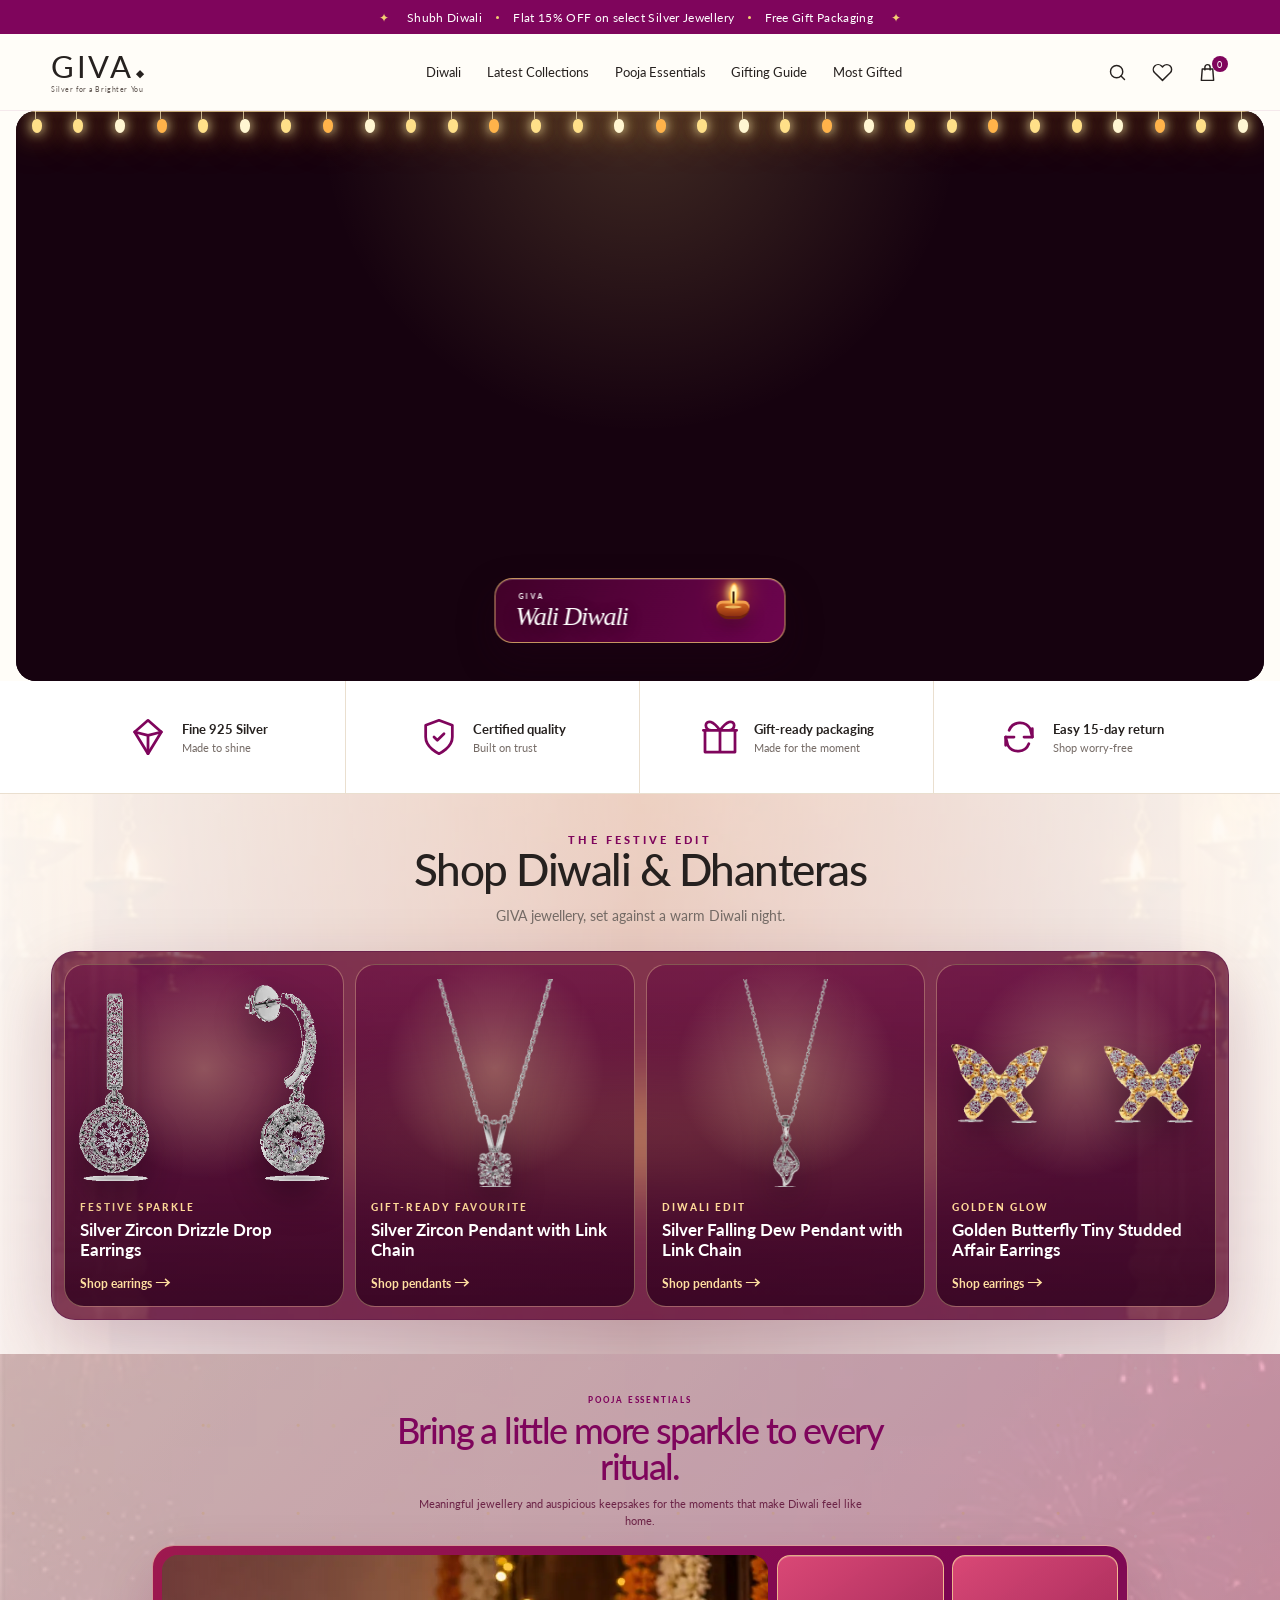
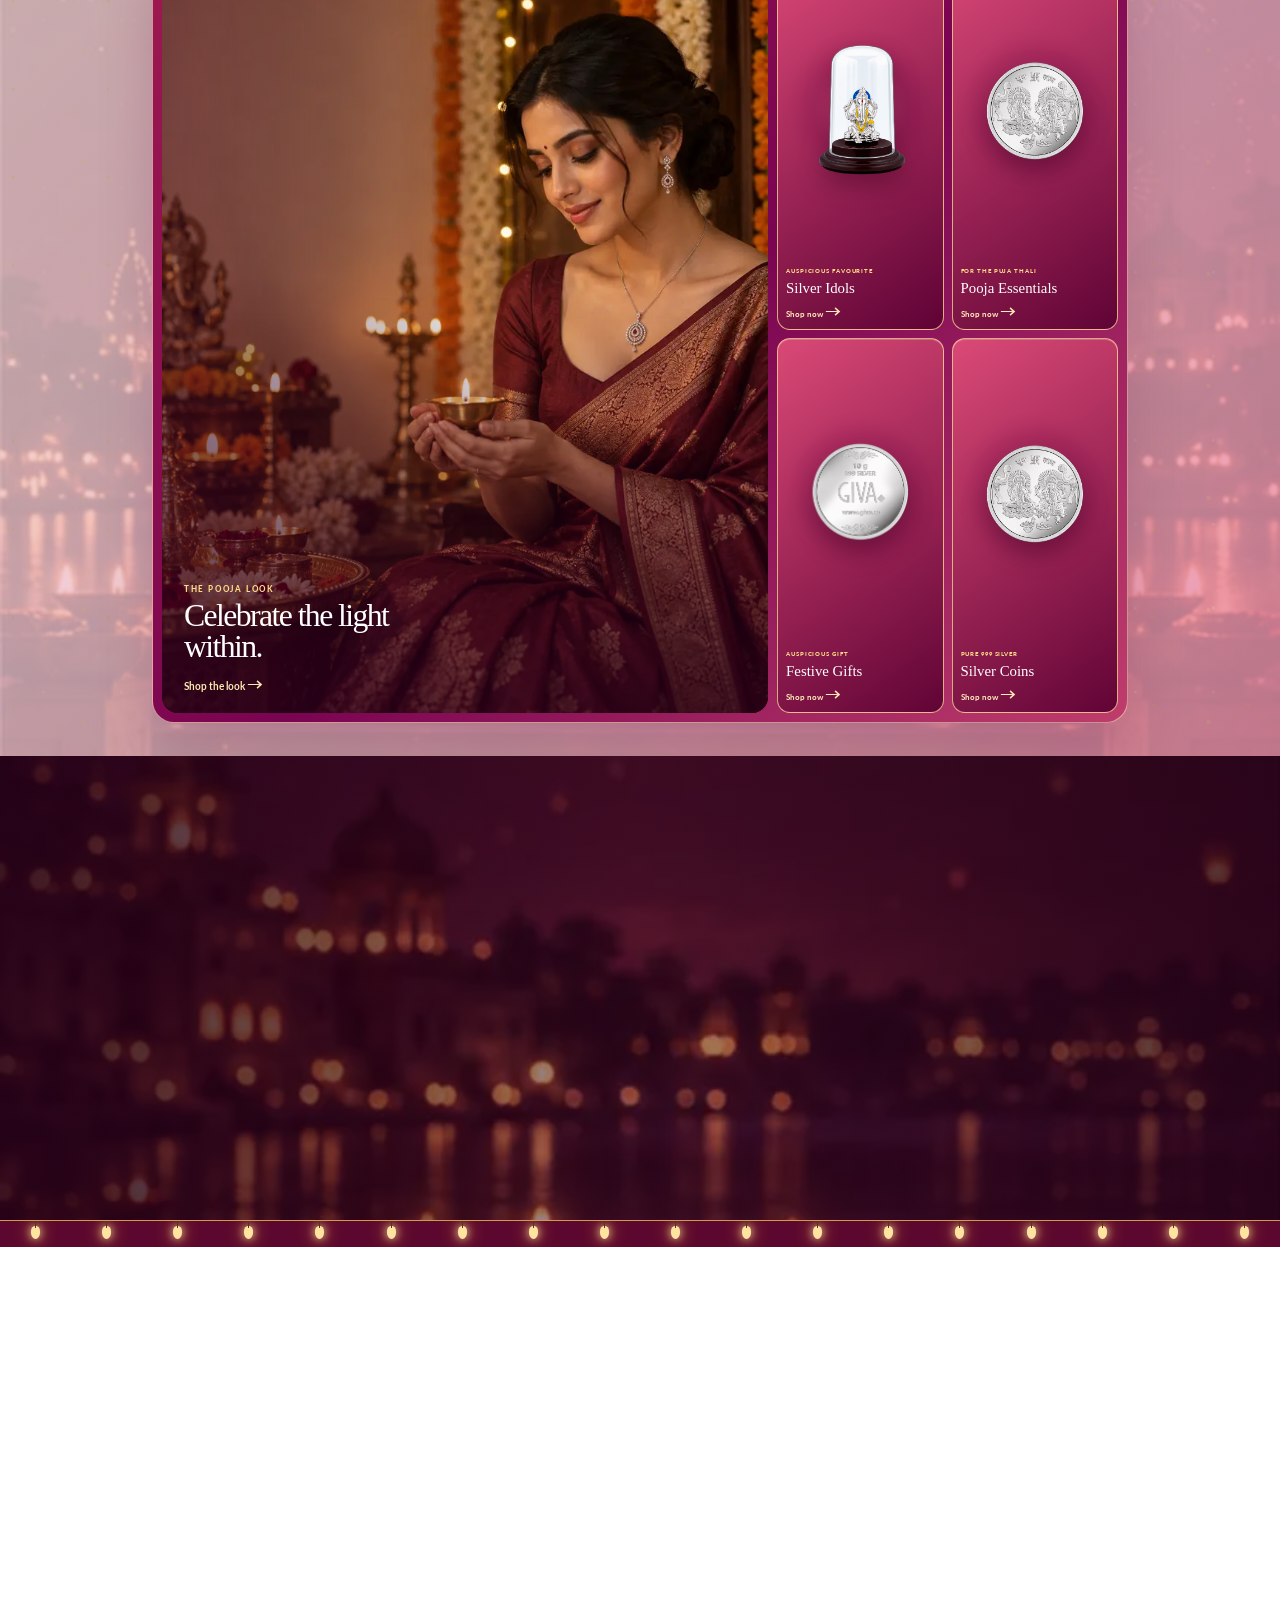
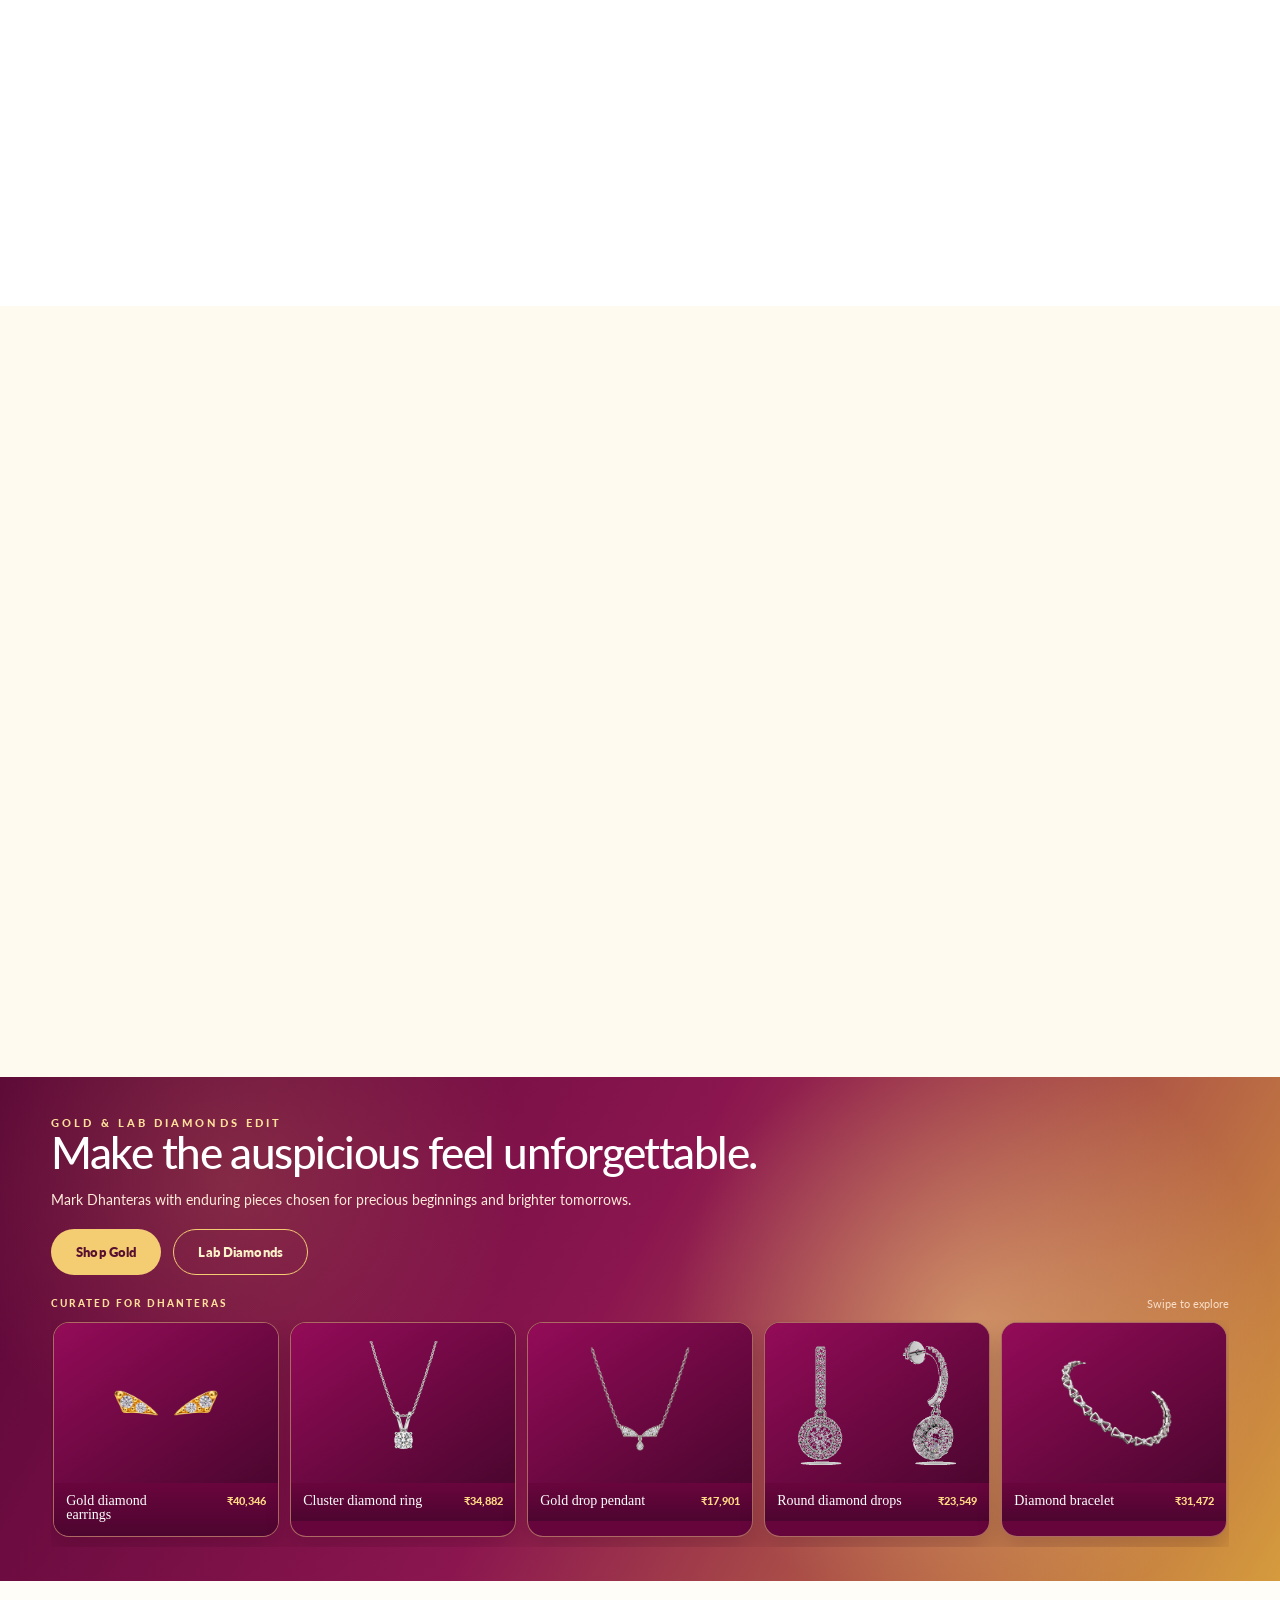
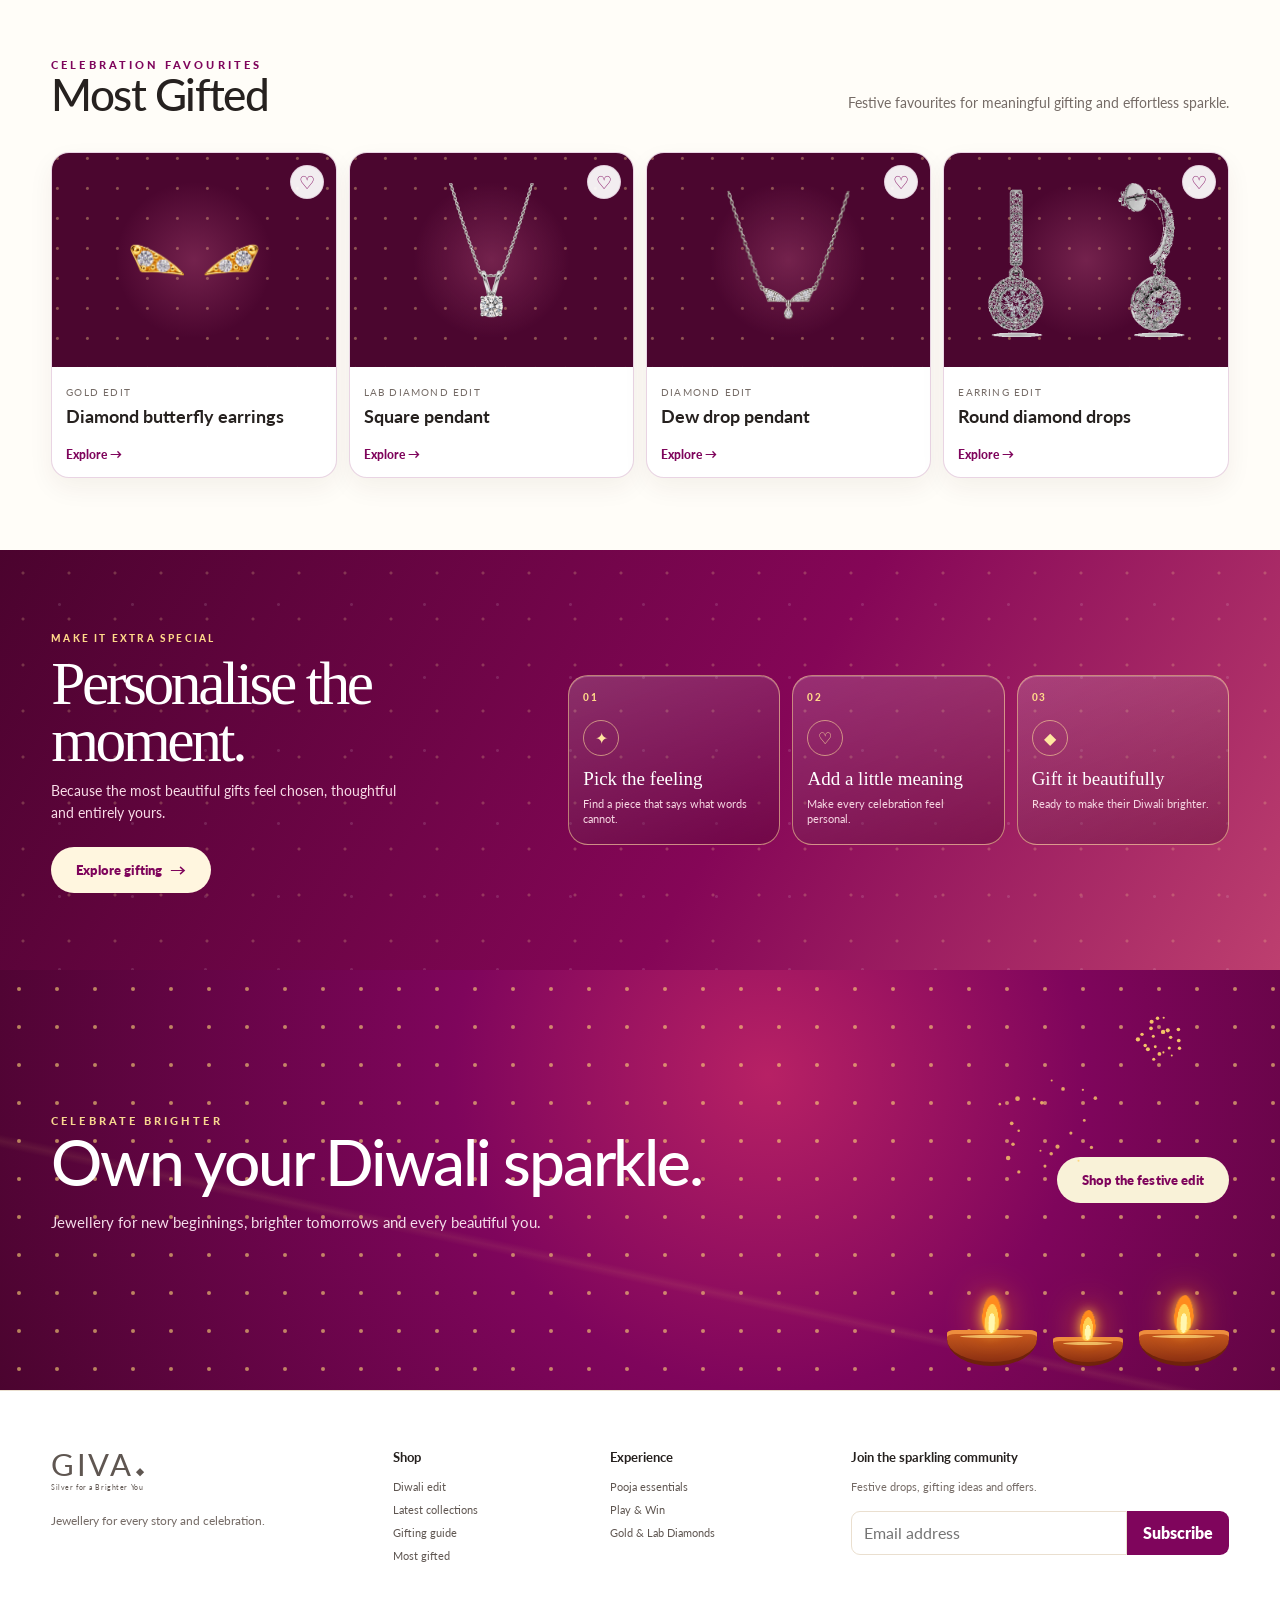
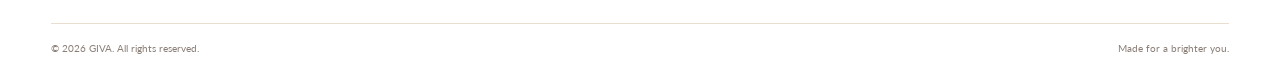
==== commit fa847be6: "Refresh Pooja resize stylesheet" ====
--- a/index.html
+++ b/index.html
@@ -9,7 +9,7 @@
   <link rel="preconnect" href="https://fonts.googleapis.com">
   <link rel="preconnect" href="https://fonts.gstatic.com" crossorigin>
   <link href="https://fonts.googleapis.com/css2?family=Lato:wght@300;400;500;600;700;900&display=swap" rel="stylesheet">
-  <link rel="stylesheet" href="styles.css?v=diya-fit-pass-07" />
+  <link rel="stylesheet" href="styles.css?v=pooja-scale-01" />
 </head>
 <body>
   <div class="announcement" role="region" aria-label="Festive offer">
--- a/styles.css
+++ b/styles.css
@@ -676,3 +676,49 @@
     height:136px!important;
   }
 }
+
+/* Pooja Essentials: requested 20% proportional size reduction. */
+.pooja-feature{padding-block:clamp(21px,2.56vw,35px)}
+.pooja-feature-shell{width:80%;max-width:976px}
+.pooja-feature-heading{max-width:520px;margin-bottom:16px}
+.pooja-feature-heading>span{font-size:8px}
+.pooja-feature-heading h2{margin-top:7px;font-size:clamp(25px,2.8vw,41px)}
+.pooja-feature-heading p{max-width:448px;margin-top:10px;font-size:11.2px}
+.pooja-feature-board{gap:9px;padding:9px;border-radius:22px}
+.pooja-feature-hero{min-height:230px;border-radius:16px}
+.pooja-feature-hero-copy{left:22px;right:19px;bottom:20px}
+.pooja-feature-hero-copy small{font-size:8px}
+.pooja-feature-hero-copy strong{max-width:264px;margin-top:6px;font-size:clamp(22px,2.48vw,38px)}
+.pooja-feature-hero-copy b{margin-top:12px;font-size:10px}
+.pooja-feature-products{gap:8px}
+.pooja-product-card{min-height:112px;border-radius:13px}
+.pooja-product-art{min-height:70px}
+.pooja-product-copy{padding:7px 8px 9px}
+.pooja-product-copy small{font-size:6.4px}
+.pooja-product-copy strong{font-size:clamp(13px,1.16vw,18px)}
+.pooja-product-copy b{margin-top:6px;font-size:8px}
+.pooja-product-art img[alt*="coin"],
+.pooja-product-art img[alt*="Coin"],
+.pooja-product-art img[alt*="idol"]{width:calc(100% - 12px)!important;height:calc(100% - 12px)!important}
+
+@media(max-width:820px){
+  .pooja-feature{padding-block:19px}
+  .pooja-feature-shell{width:80%}
+  .pooja-feature-heading{margin-bottom:13px;padding-inline:10px}
+  .pooja-feature-heading h2{font-size:26px}
+  .pooja-feature-heading p{font-size:10.4px}
+  .pooja-feature-board{gap:5px;padding:5px;border-radius:16px}
+  .pooja-feature-hero{min-height:182px;border-radius:13px}
+  .pooja-feature-hero-copy{left:16px;bottom:16px}
+  .pooja-feature-hero-copy strong{font-size:26px}
+  .pooja-feature-products{gap:5px}
+  .pooja-product-card{grid-template-rows:59px auto;min-height:116px;border-radius:11px}
+  .pooja-product-art{min-height:59px}
+  .pooja-product-copy{padding:6px 6px 8px}
+  .pooja-product-copy small{font-size:5.2px}
+  .pooja-product-copy strong{font-size:12px}
+  .pooja-product-copy b{margin-top:6px;font-size:7px}
+  .pooja-product-art img[alt*="coin"],
+  .pooja-product-art img[alt*="Coin"],
+  .pooja-product-art img[alt*="idol"]{width:calc(100% - 8px)!important;height:calc(100% - 8px)!important}
+}
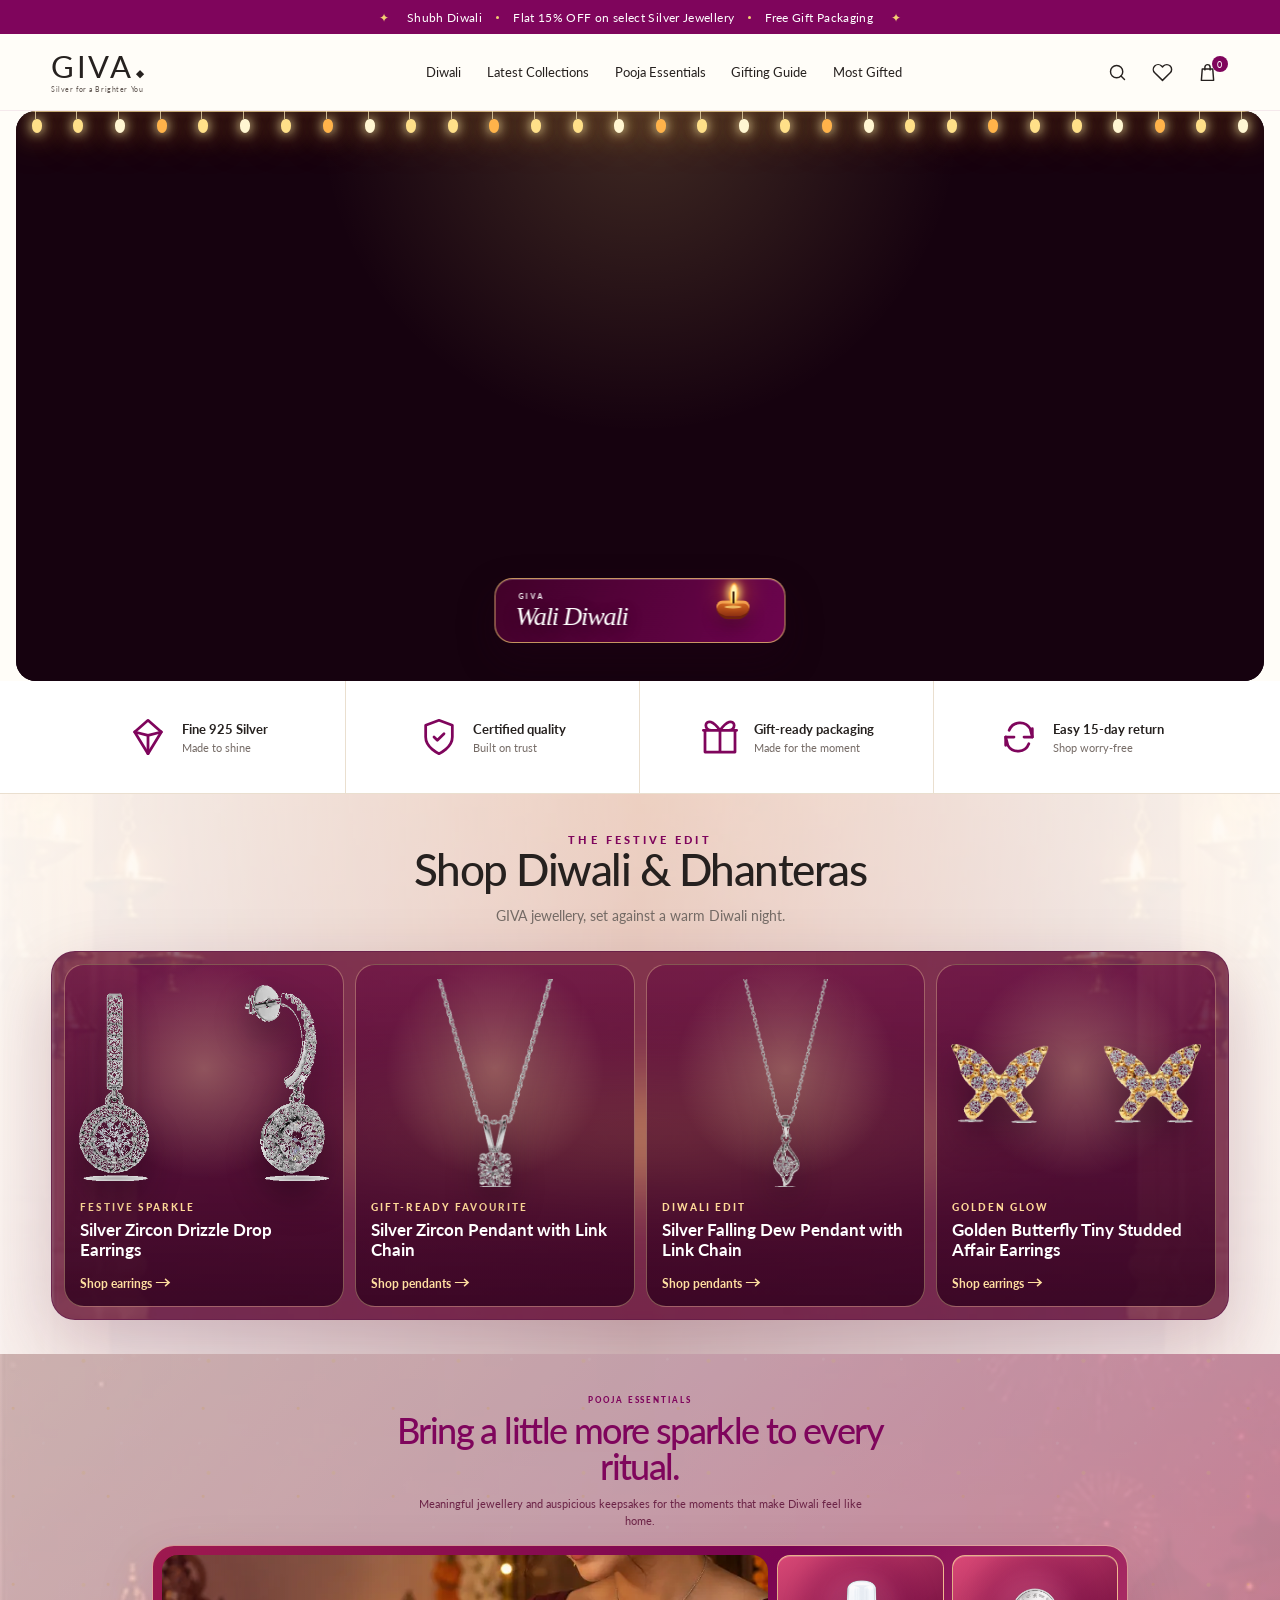
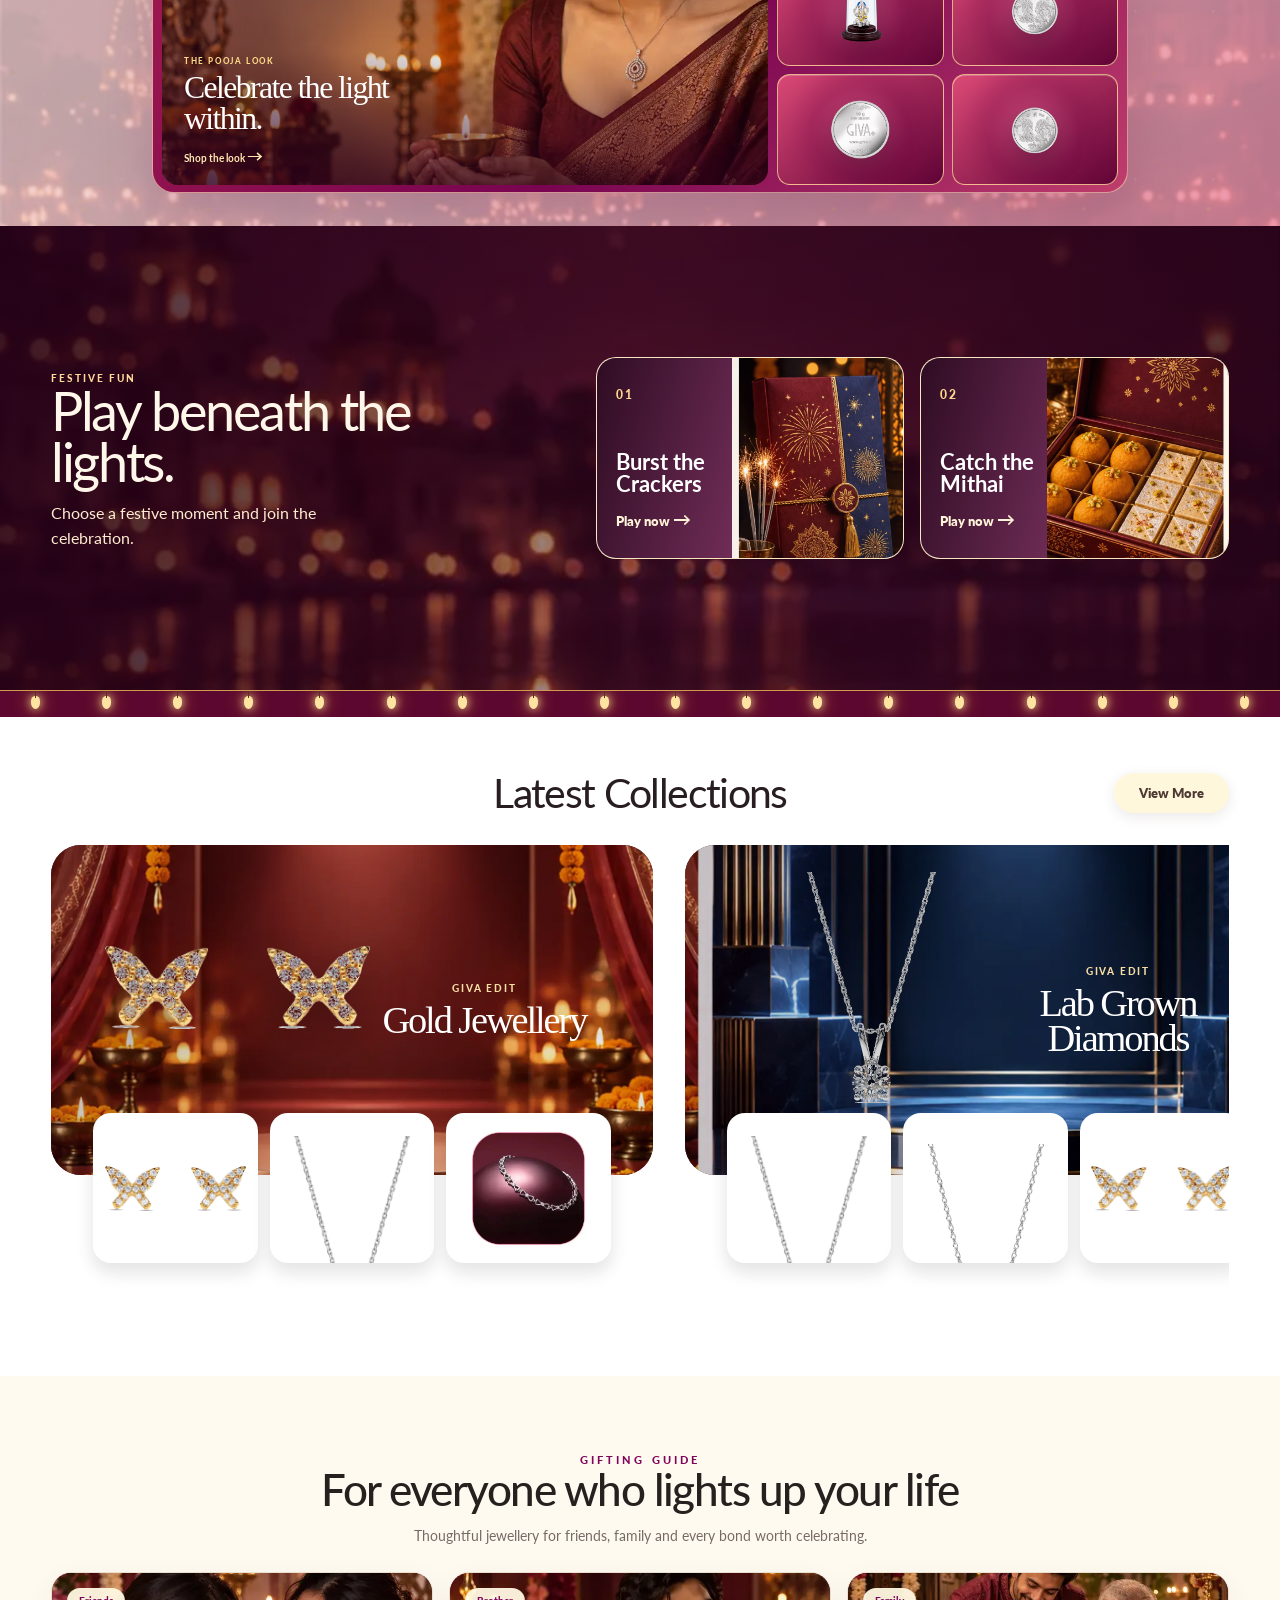
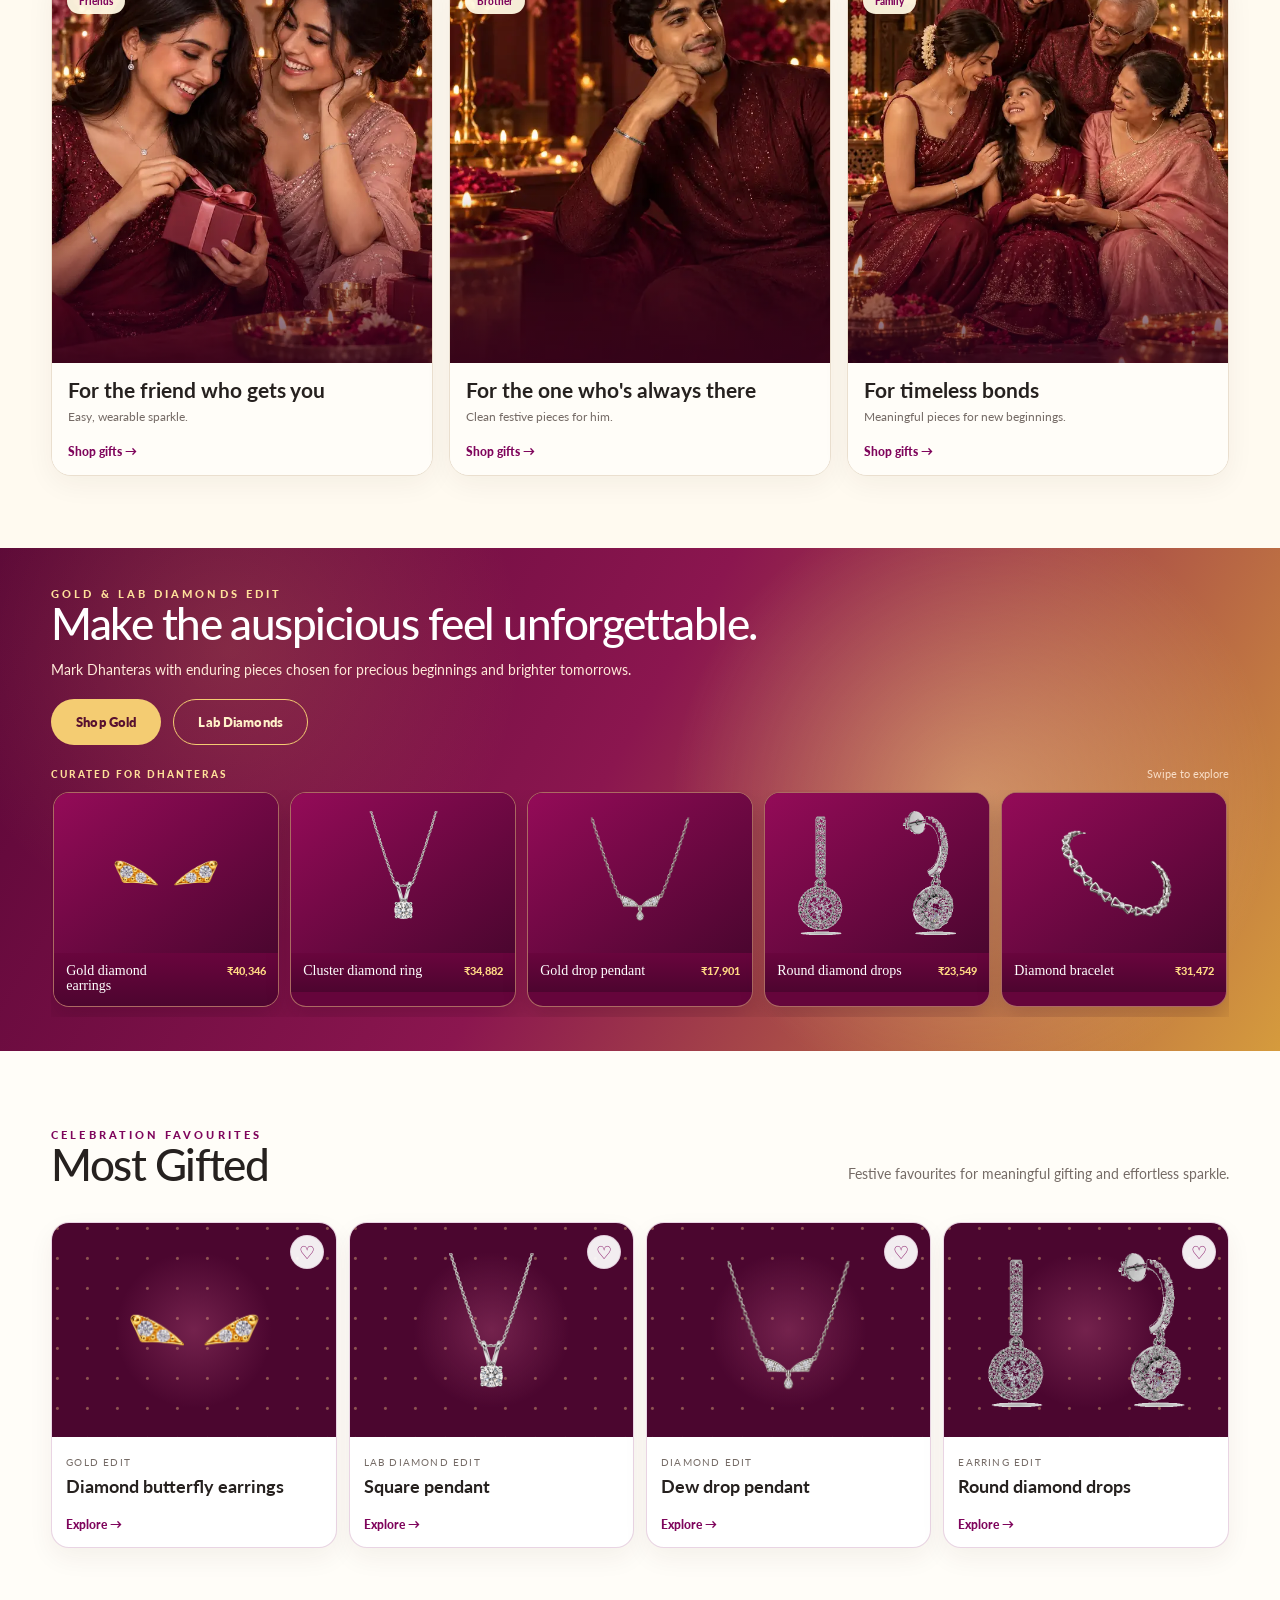
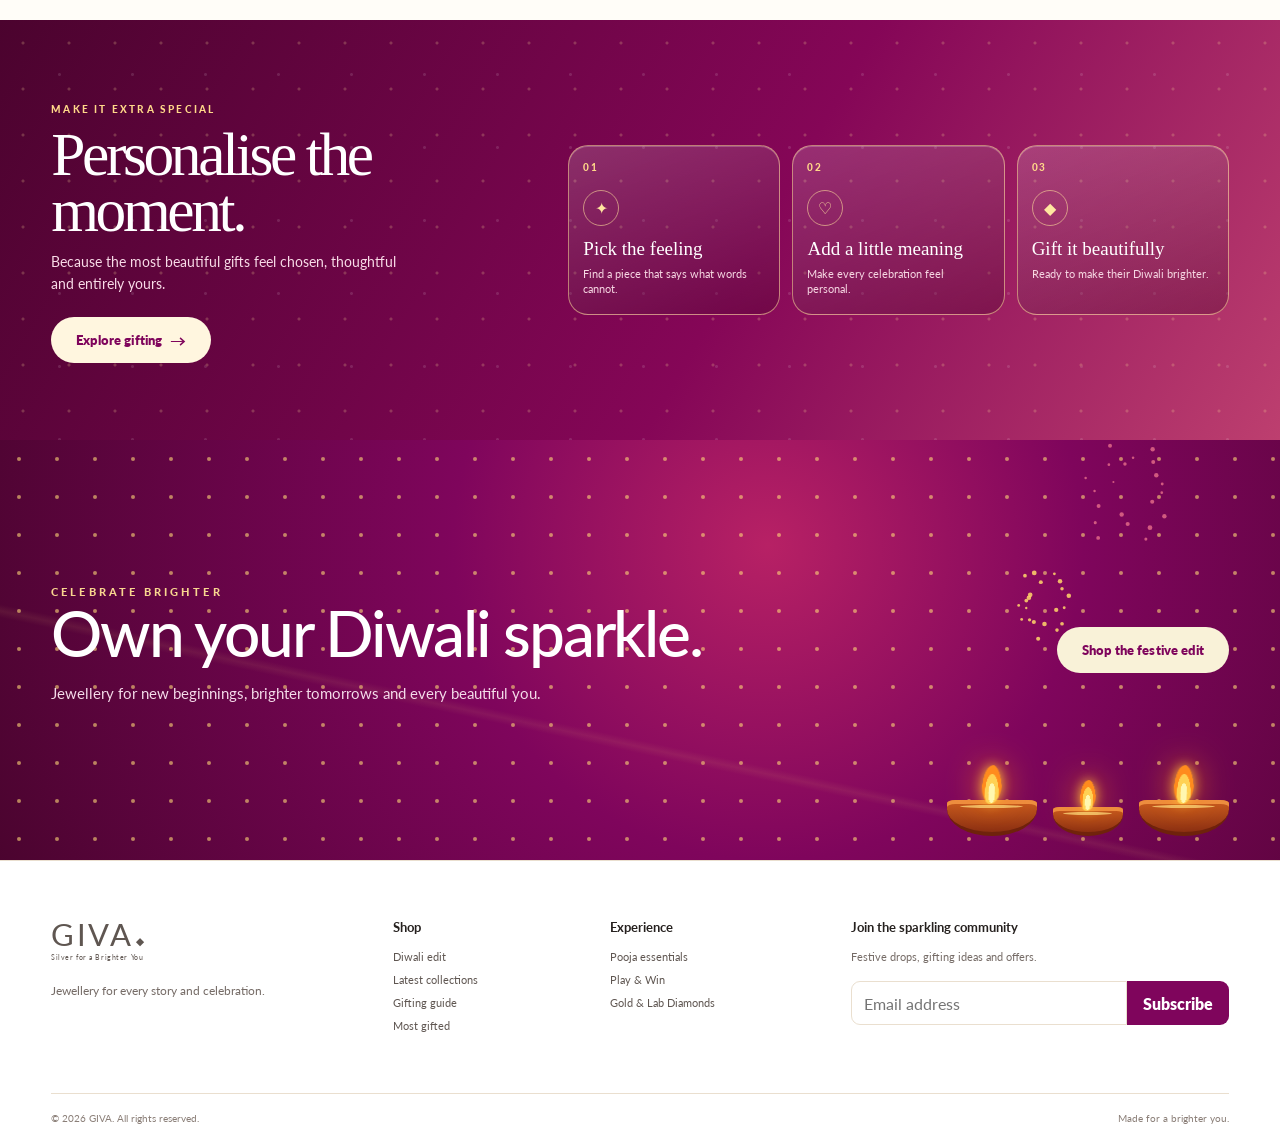
==== commit 927067ad: "Refresh corrected Pooja sizing" ====
--- a/index.html
+++ b/index.html
@@ -9,7 +9,7 @@
   <link rel="preconnect" href="https://fonts.googleapis.com">
   <link rel="preconnect" href="https://fonts.gstatic.com" crossorigin>
   <link href="https://fonts.googleapis.com/css2?family=Lato:wght@300;400;500;600;700;900&display=swap" rel="stylesheet">
-  <link rel="stylesheet" href="styles.css?v=pooja-scale-01" />
+  <link rel="stylesheet" href="styles.css?v=pooja-scale-02" />
 </head>
 <body>
   <div class="announcement" role="region" aria-label="Festive offer">
--- a/styles.css
+++ b/styles.css
@@ -701,6 +701,13 @@
 .pooja-product-art img[alt*="Coin"],
 .pooja-product-art img[alt*="idol"]{width:calc(100% - 12px)!important;height:calc(100% - 12px)!important}
 
+@media(min-width:821px){
+  .pooja-feature-board{height:248px}
+  .pooja-feature-products{height:100%;min-height:0}
+  .pooja-product-card{min-height:0}
+  .pooja-product-art{min-height:0}
+}
+
 @media(max-width:820px){
   .pooja-feature{padding-block:19px}
   .pooja-feature-shell{width:80%}
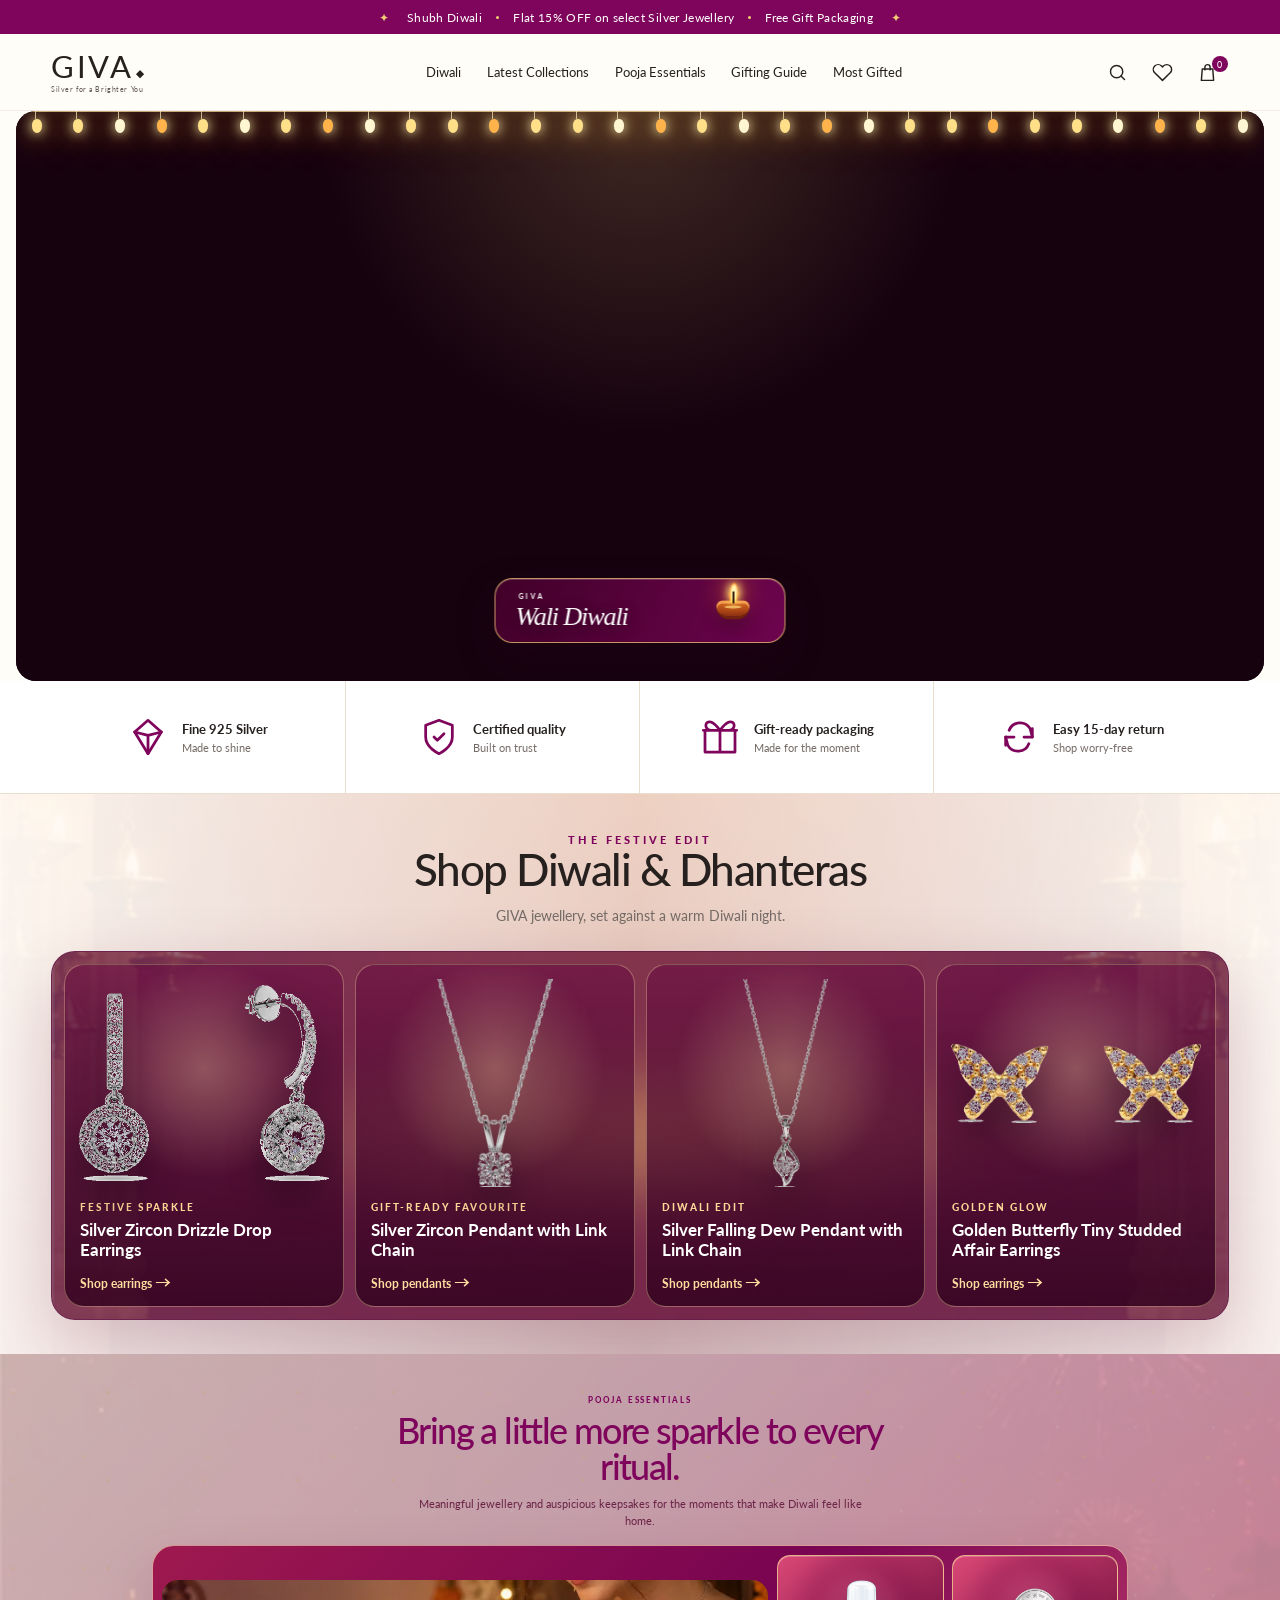
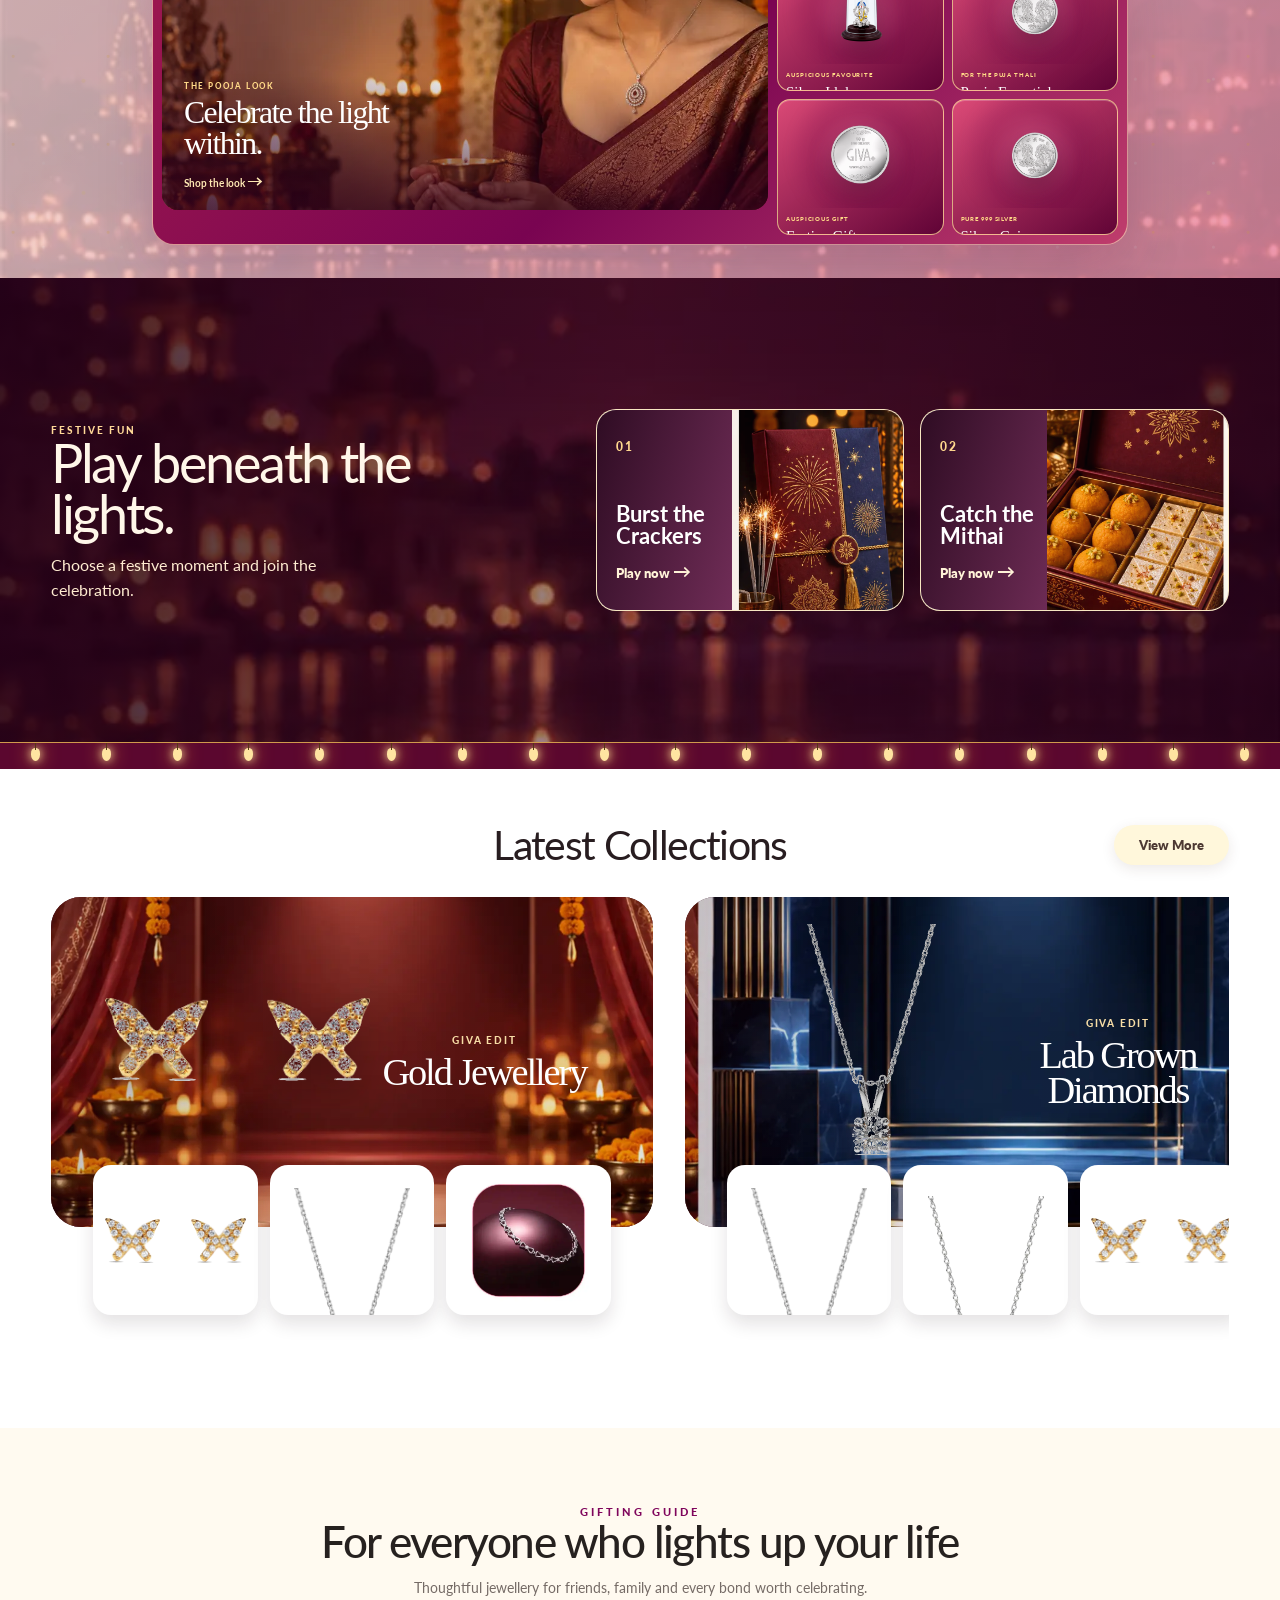
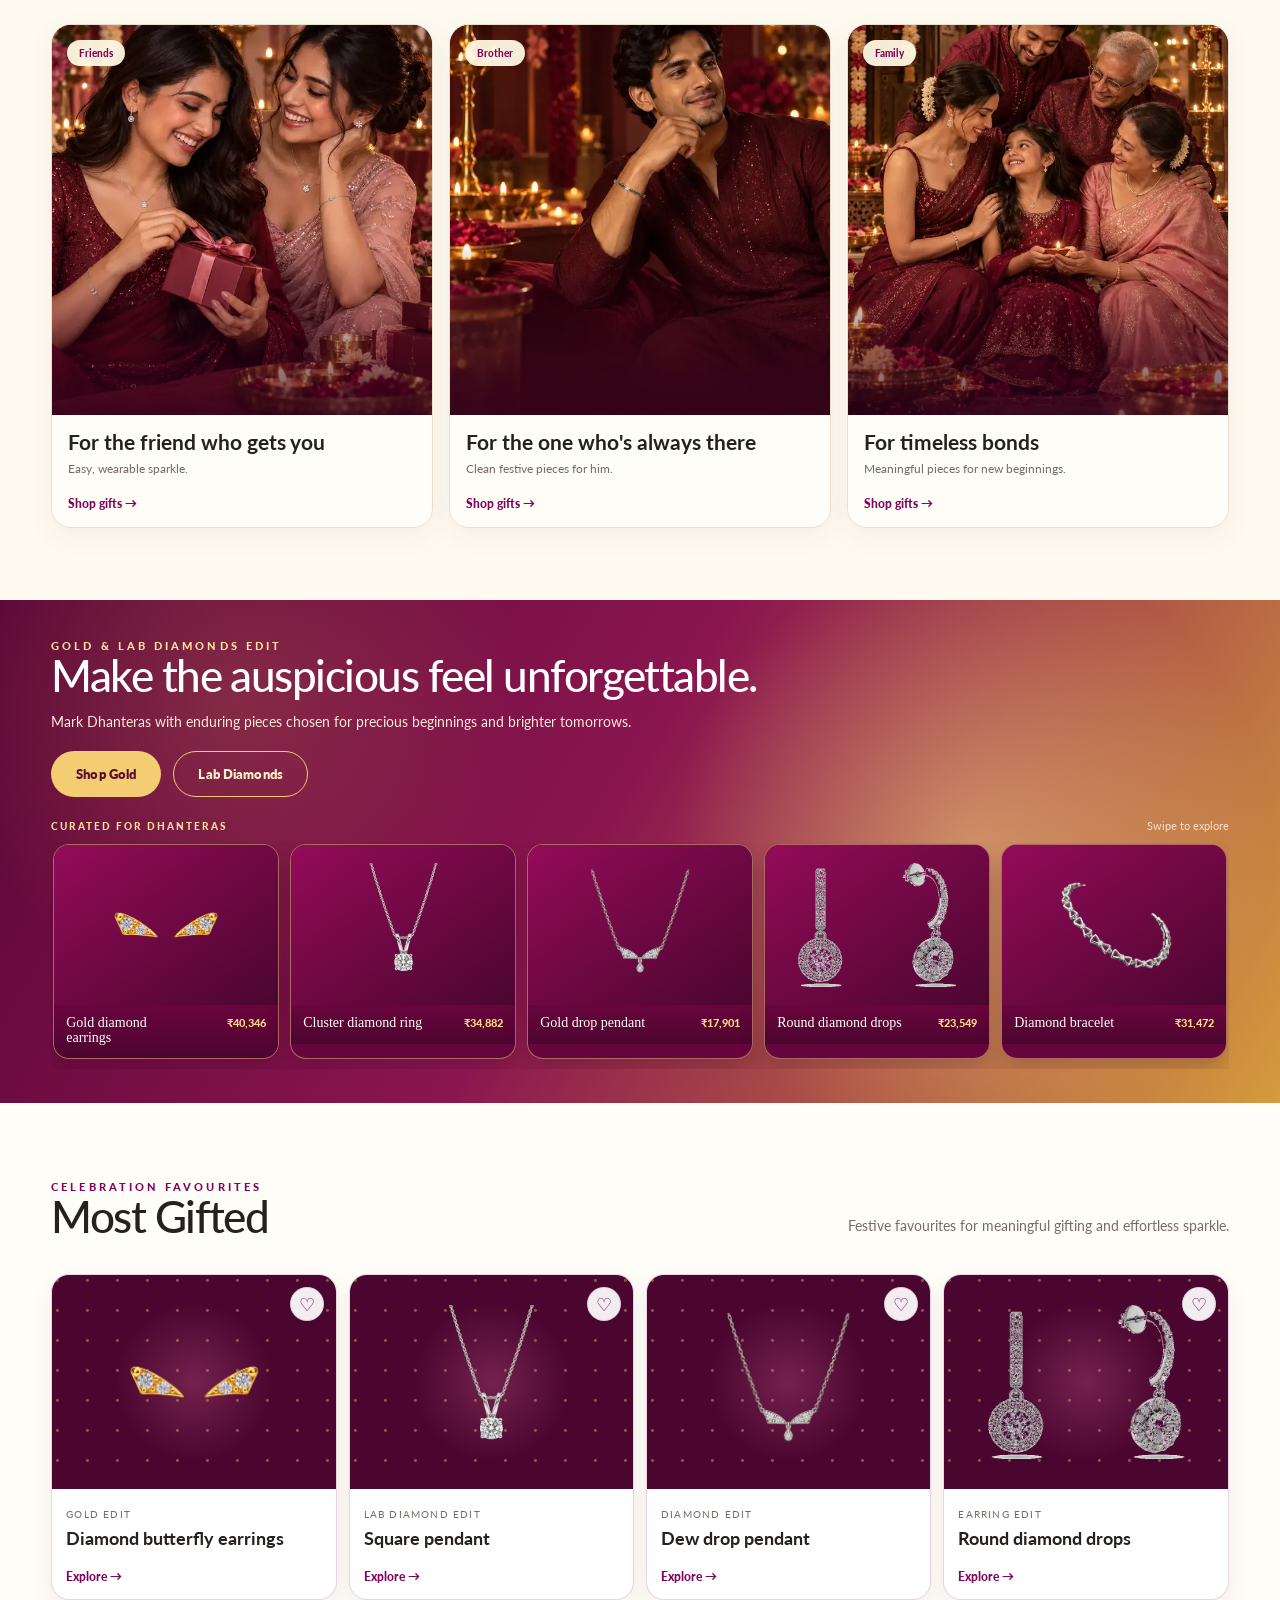
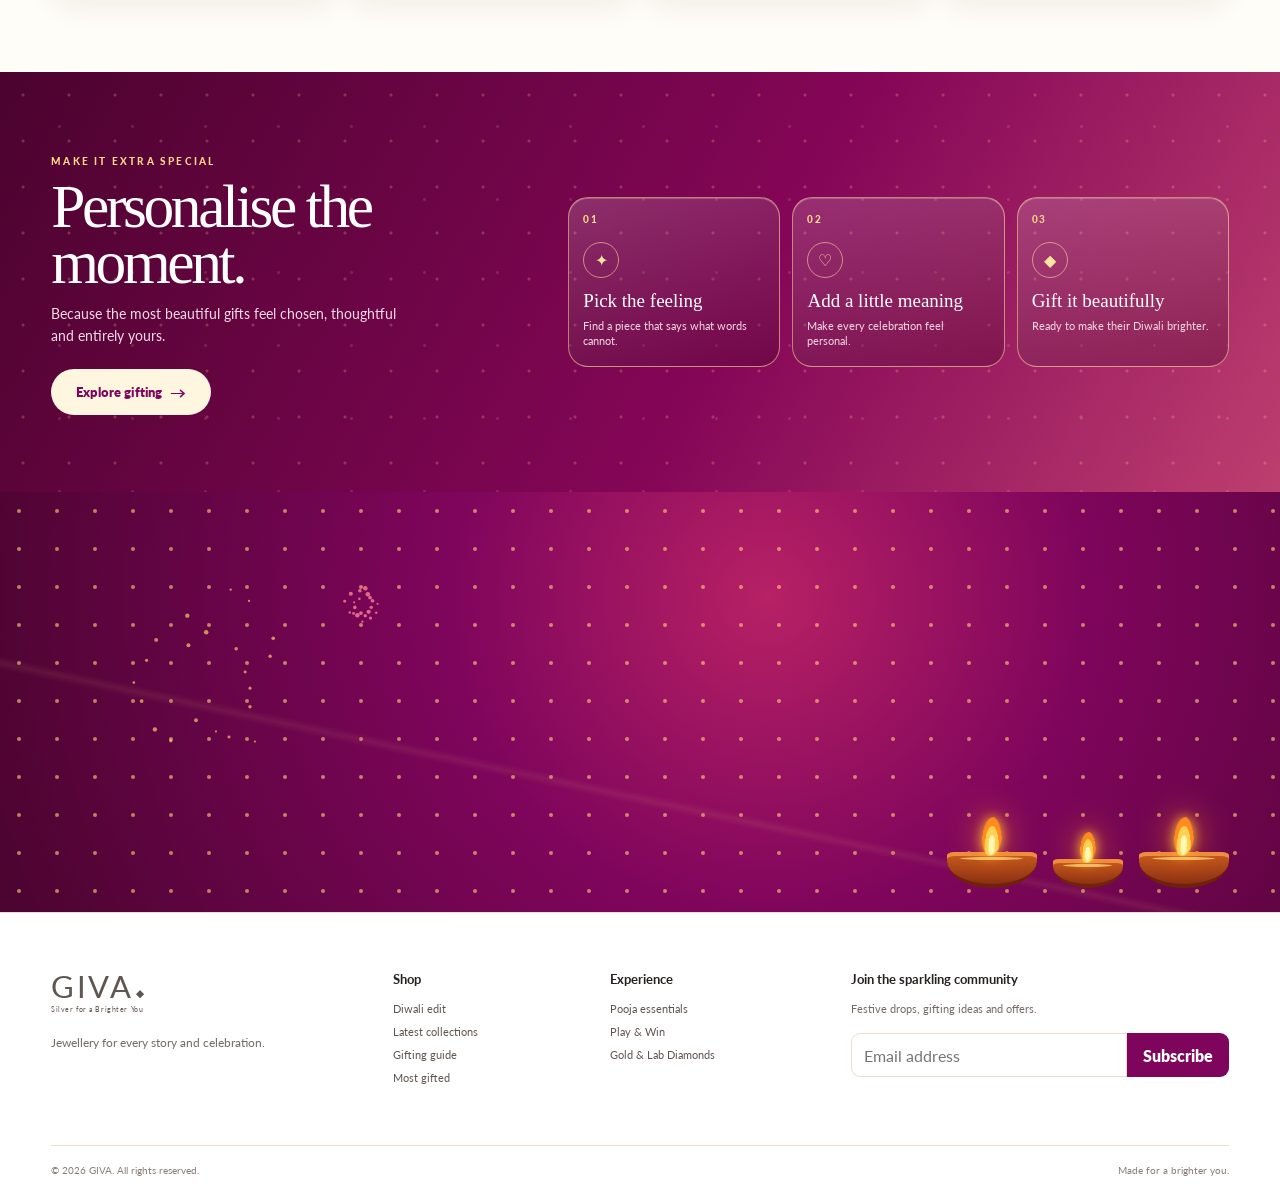
==== commit d2539dcf: "Refresh final Pooja sizing" ====
--- a/index.html
+++ b/index.html
@@ -9,7 +9,7 @@
   <link rel="preconnect" href="https://fonts.googleapis.com">
   <link rel="preconnect" href="https://fonts.gstatic.com" crossorigin>
   <link href="https://fonts.googleapis.com/css2?family=Lato:wght@300;400;500;600;700;900&display=swap" rel="stylesheet">
-  <link rel="stylesheet" href="styles.css?v=pooja-scale-02" />
+  <link rel="stylesheet" href="styles.css?v=pooja-scale-03" />
 </head>
 <body>
   <div class="announcement" role="region" aria-label="Festive offer">
--- a/styles.css
+++ b/styles.css
@@ -702,7 +702,8 @@
 .pooja-product-art img[alt*="idol"]{width:calc(100% - 12px)!important;height:calc(100% - 12px)!important}
 
 @media(min-width:821px){
-  .pooja-feature-board{height:248px}
+  .pooja-feature-board{height:300px}
+  .pooja-feature-hero{align-self:center;height:230px}
   .pooja-feature-products{height:100%;min-height:0}
   .pooja-product-card{min-height:0}
   .pooja-product-art{min-height:0}
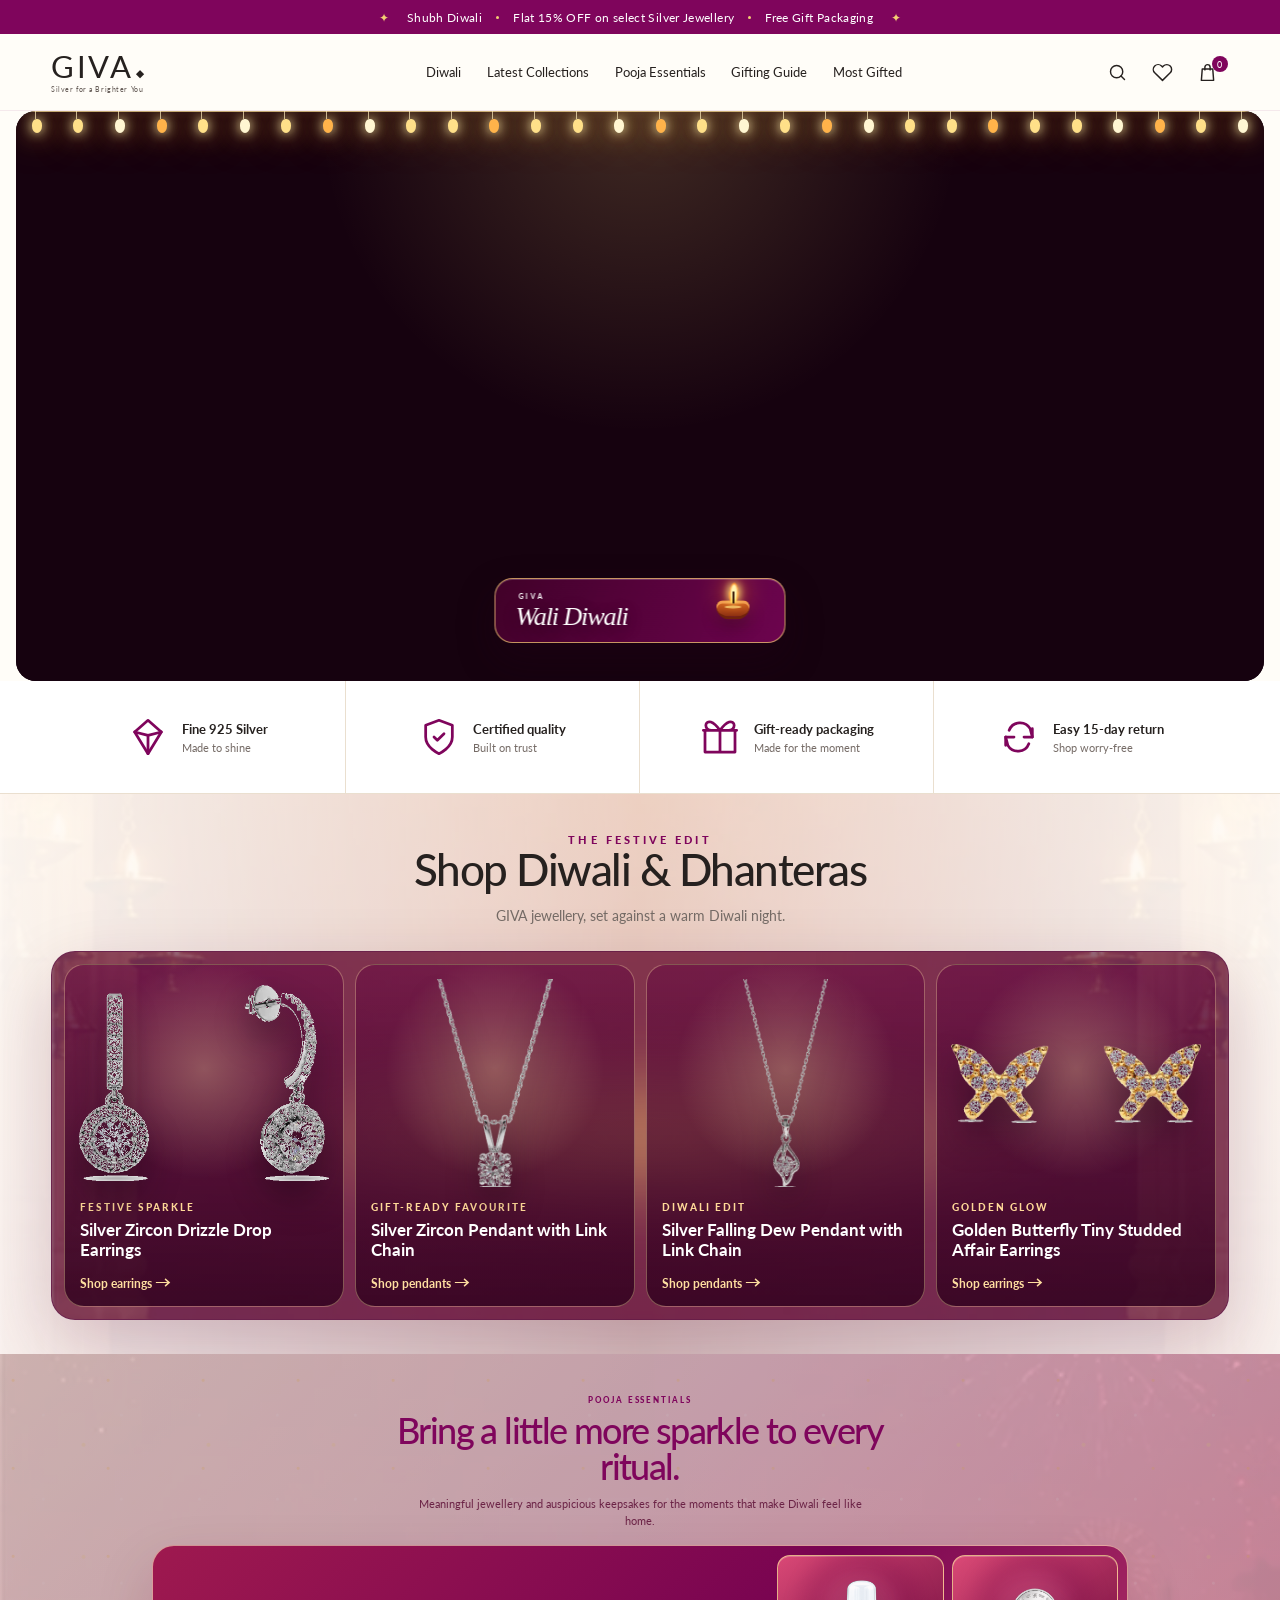
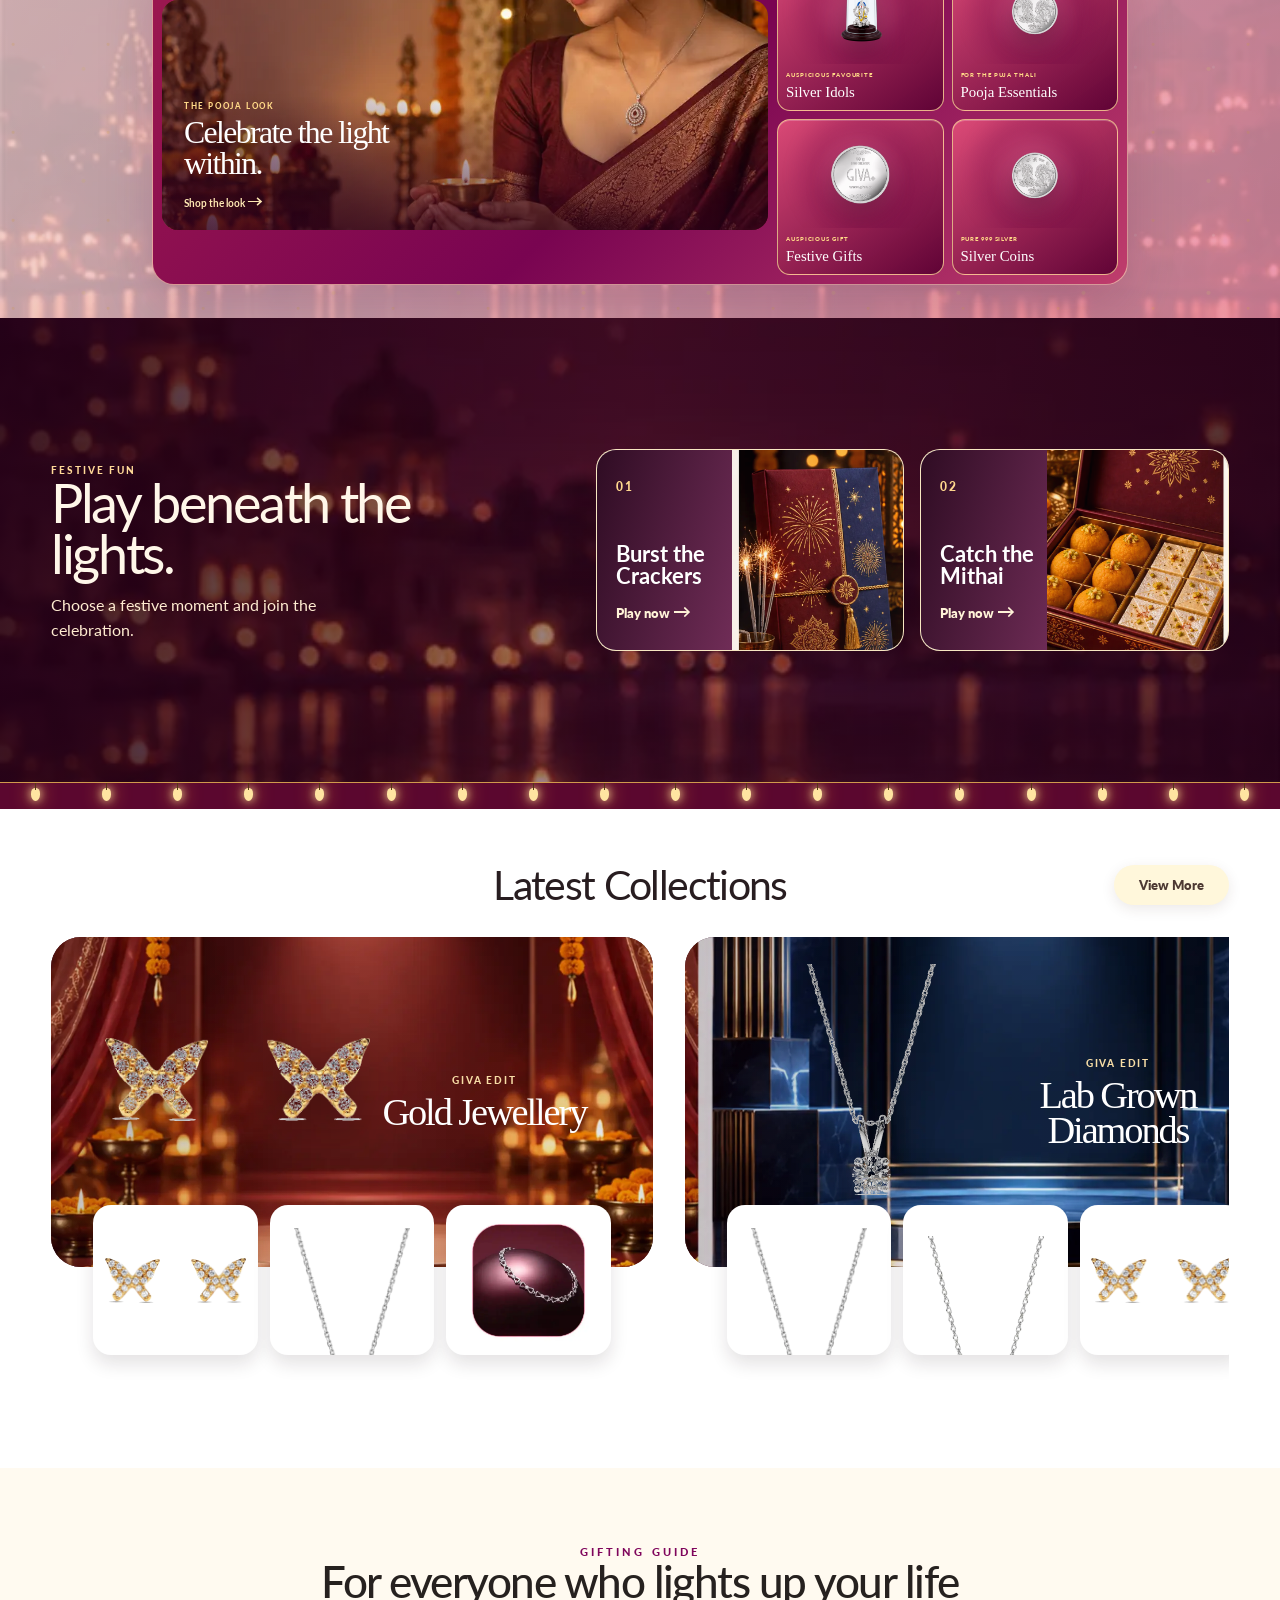
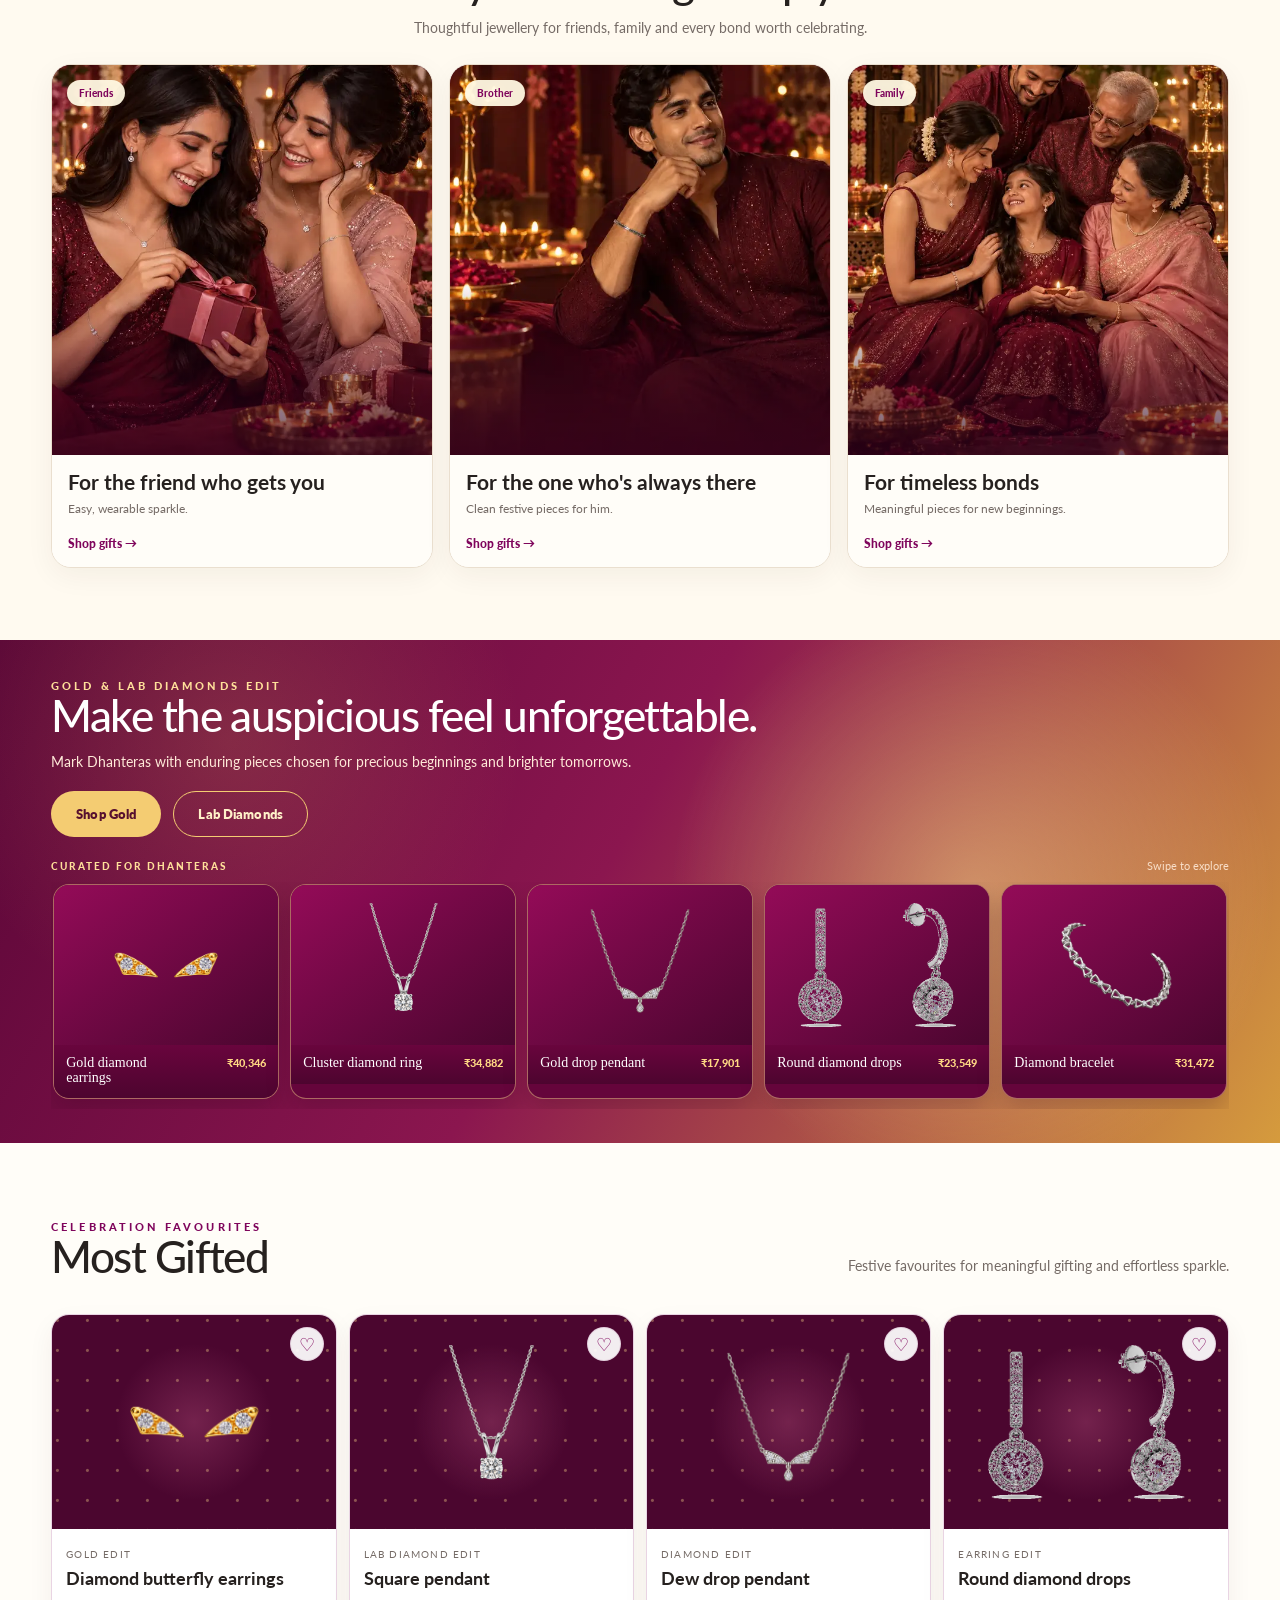
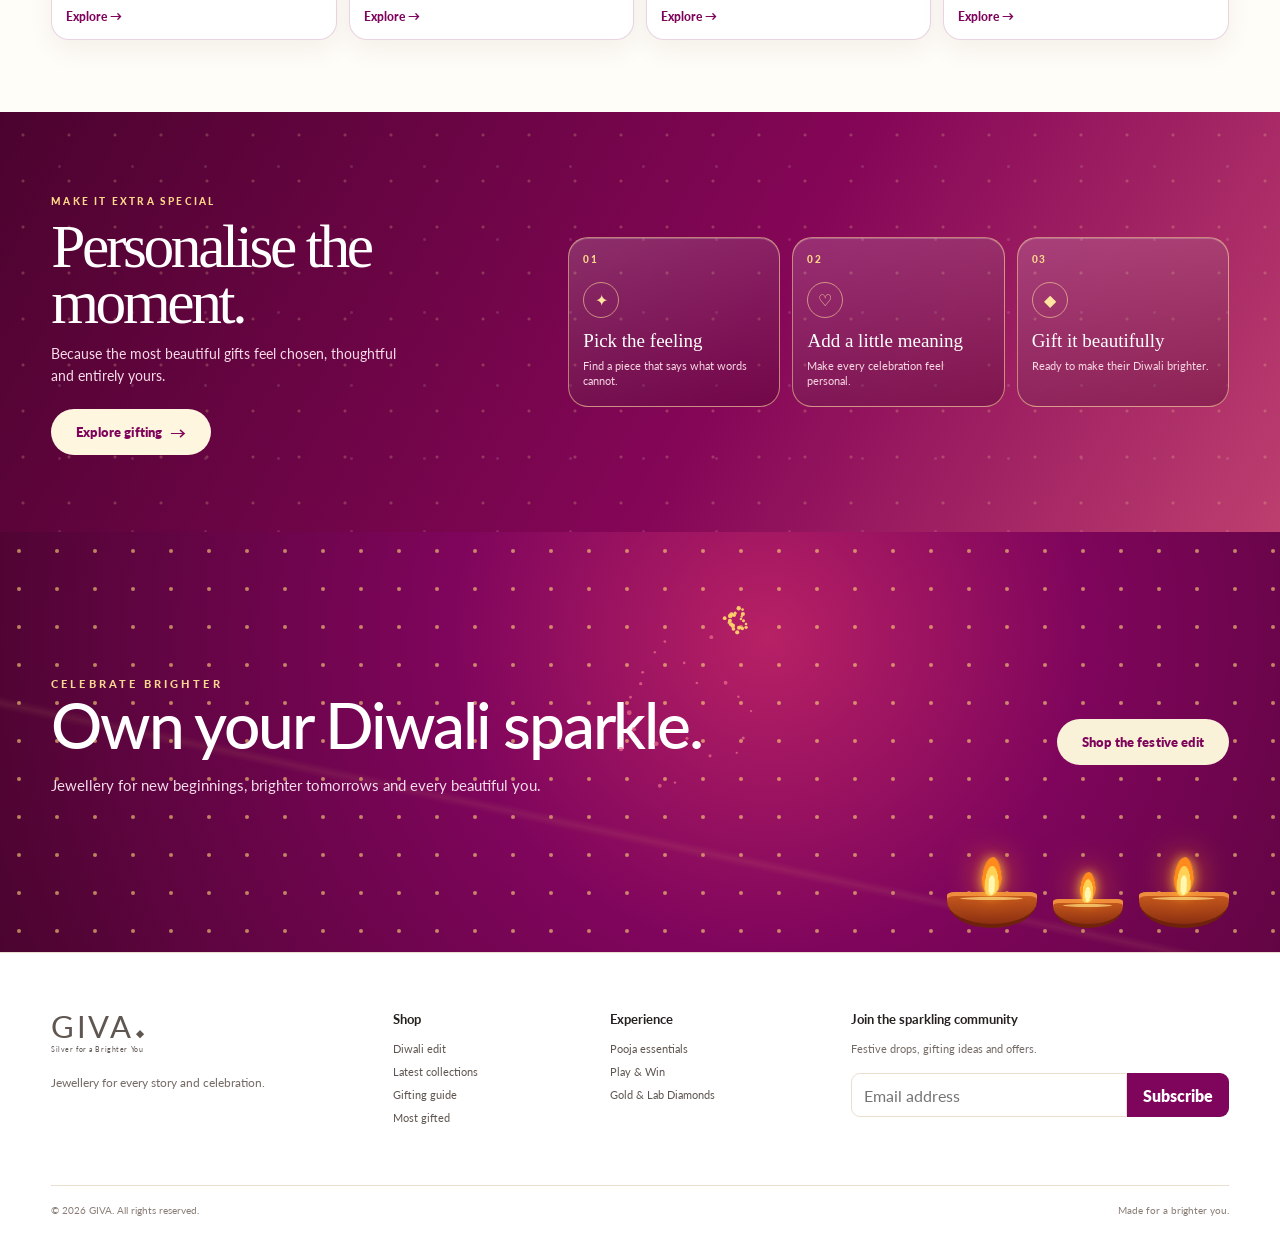
==== commit 81217362: "Refresh final Pooja layout" ====
--- a/index.html
+++ b/index.html
@@ -9,7 +9,7 @@
   <link rel="preconnect" href="https://fonts.googleapis.com">
   <link rel="preconnect" href="https://fonts.gstatic.com" crossorigin>
   <link href="https://fonts.googleapis.com/css2?family=Lato:wght@300;400;500;600;700;900&display=swap" rel="stylesheet">
-  <link rel="stylesheet" href="styles.css?v=pooja-scale-03" />
+  <link rel="stylesheet" href="styles.css?v=pooja-scale-04" />
 </head>
 <body>
   <div class="announcement" role="region" aria-label="Festive offer">
--- a/styles.css
+++ b/styles.css
@@ -702,7 +702,7 @@
 .pooja-product-art img[alt*="idol"]{width:calc(100% - 12px)!important;height:calc(100% - 12px)!important}
 
 @media(min-width:821px){
-  .pooja-feature-board{height:300px}
+  .pooja-feature-board{height:340px}
   .pooja-feature-hero{align-self:center;height:230px}
   .pooja-feature-products{height:100%;min-height:0}
   .pooja-product-card{min-height:0}
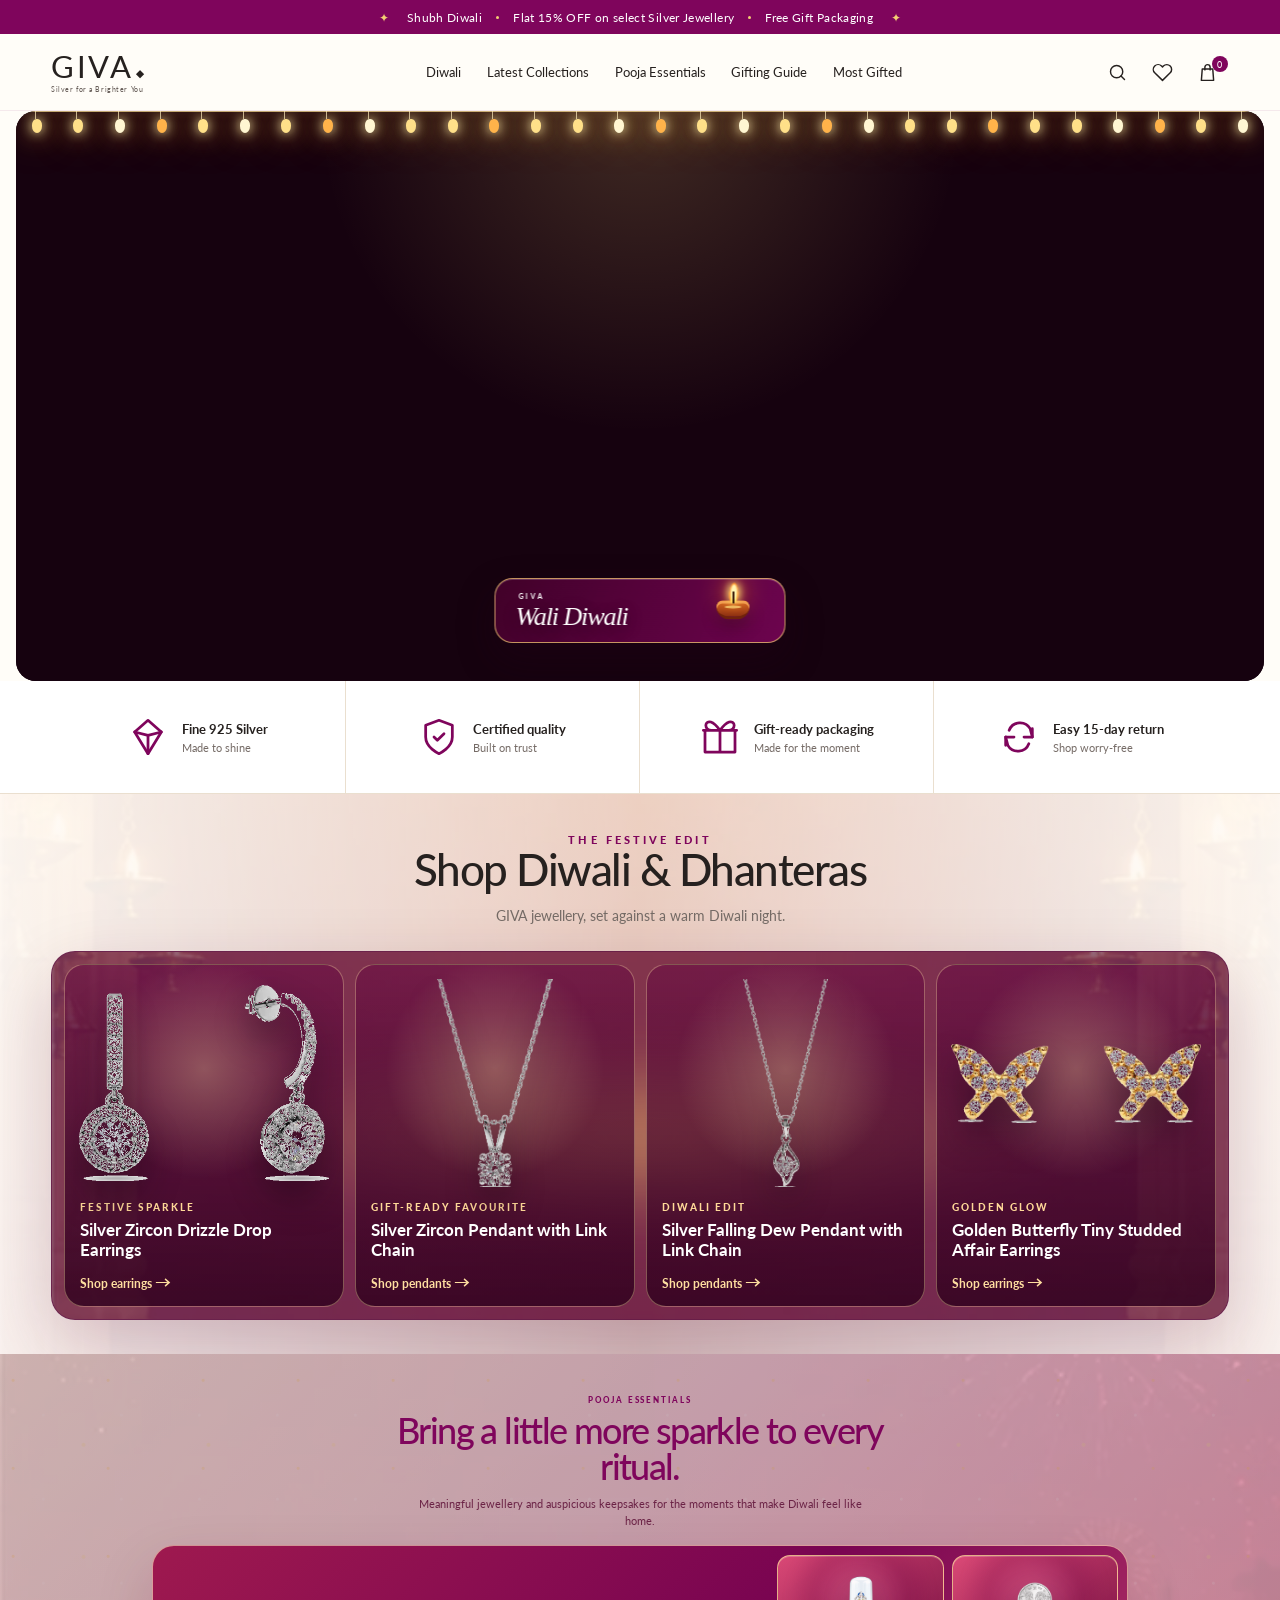
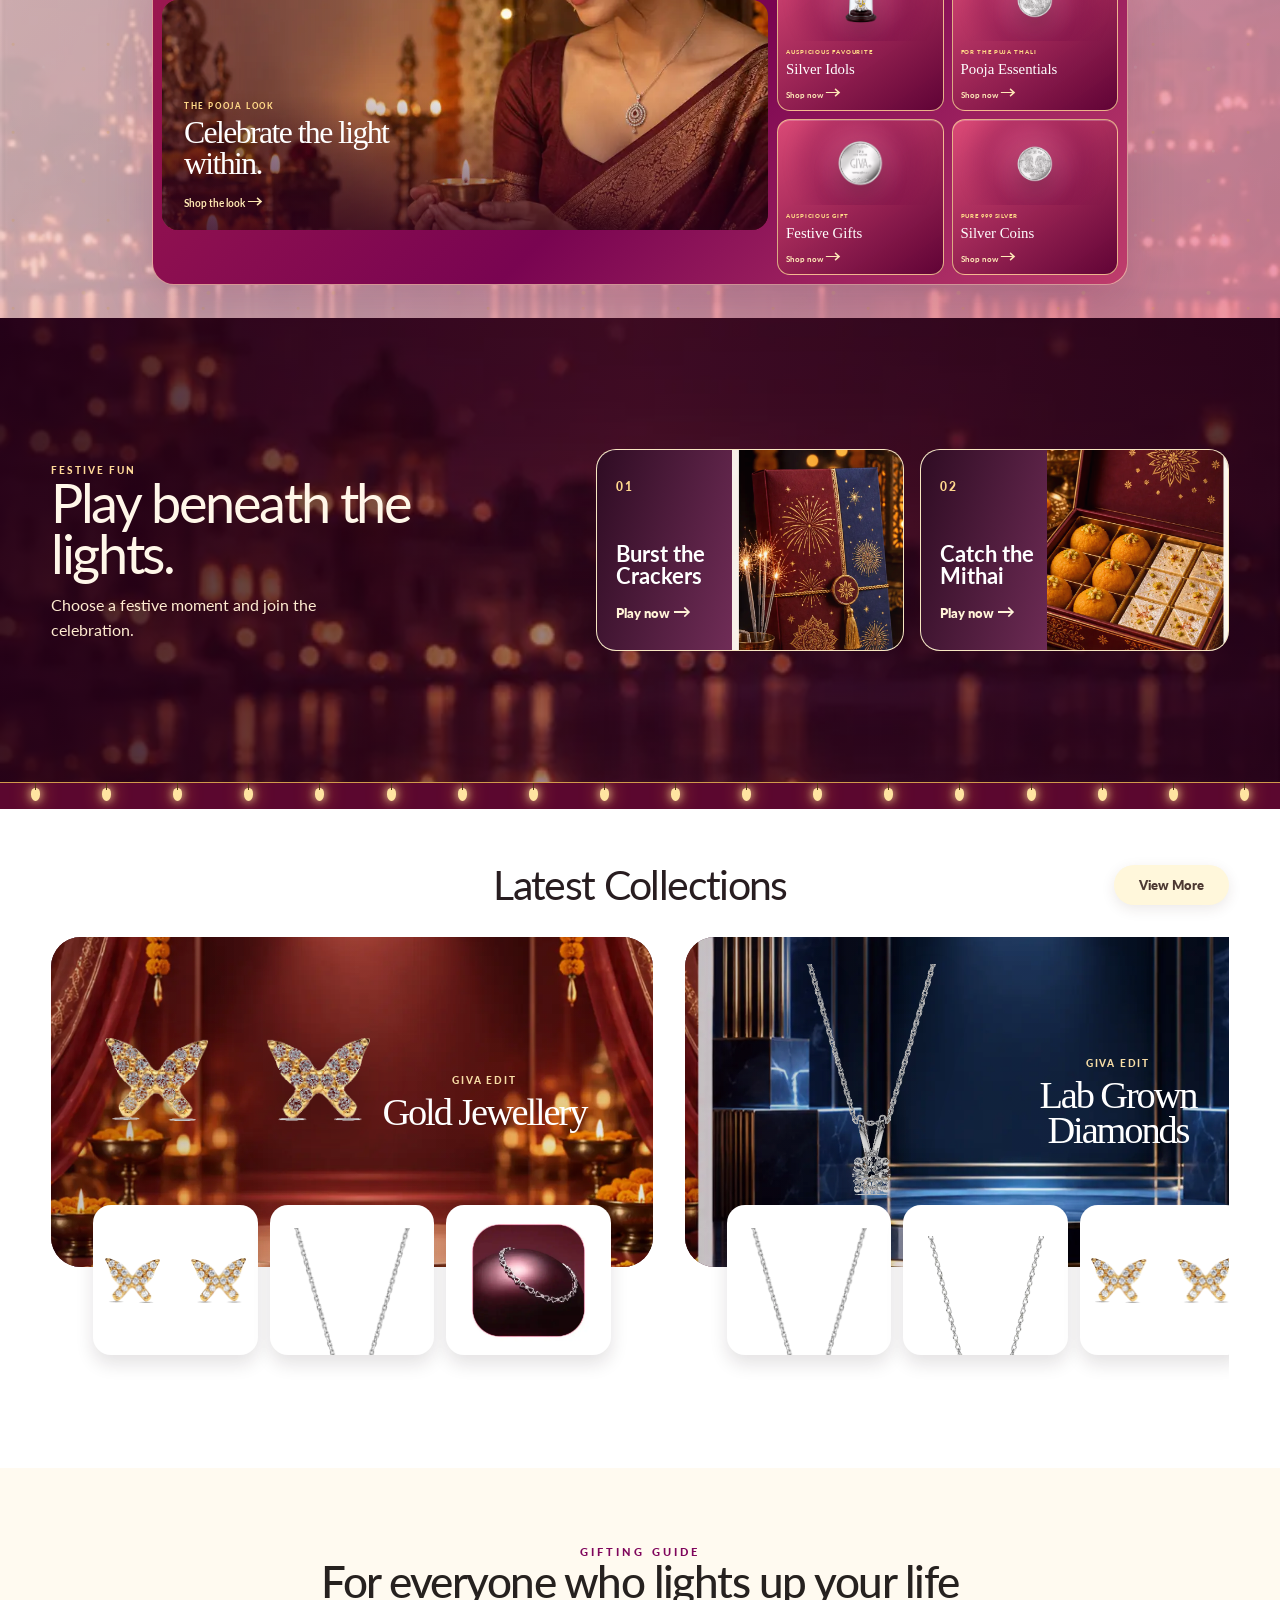
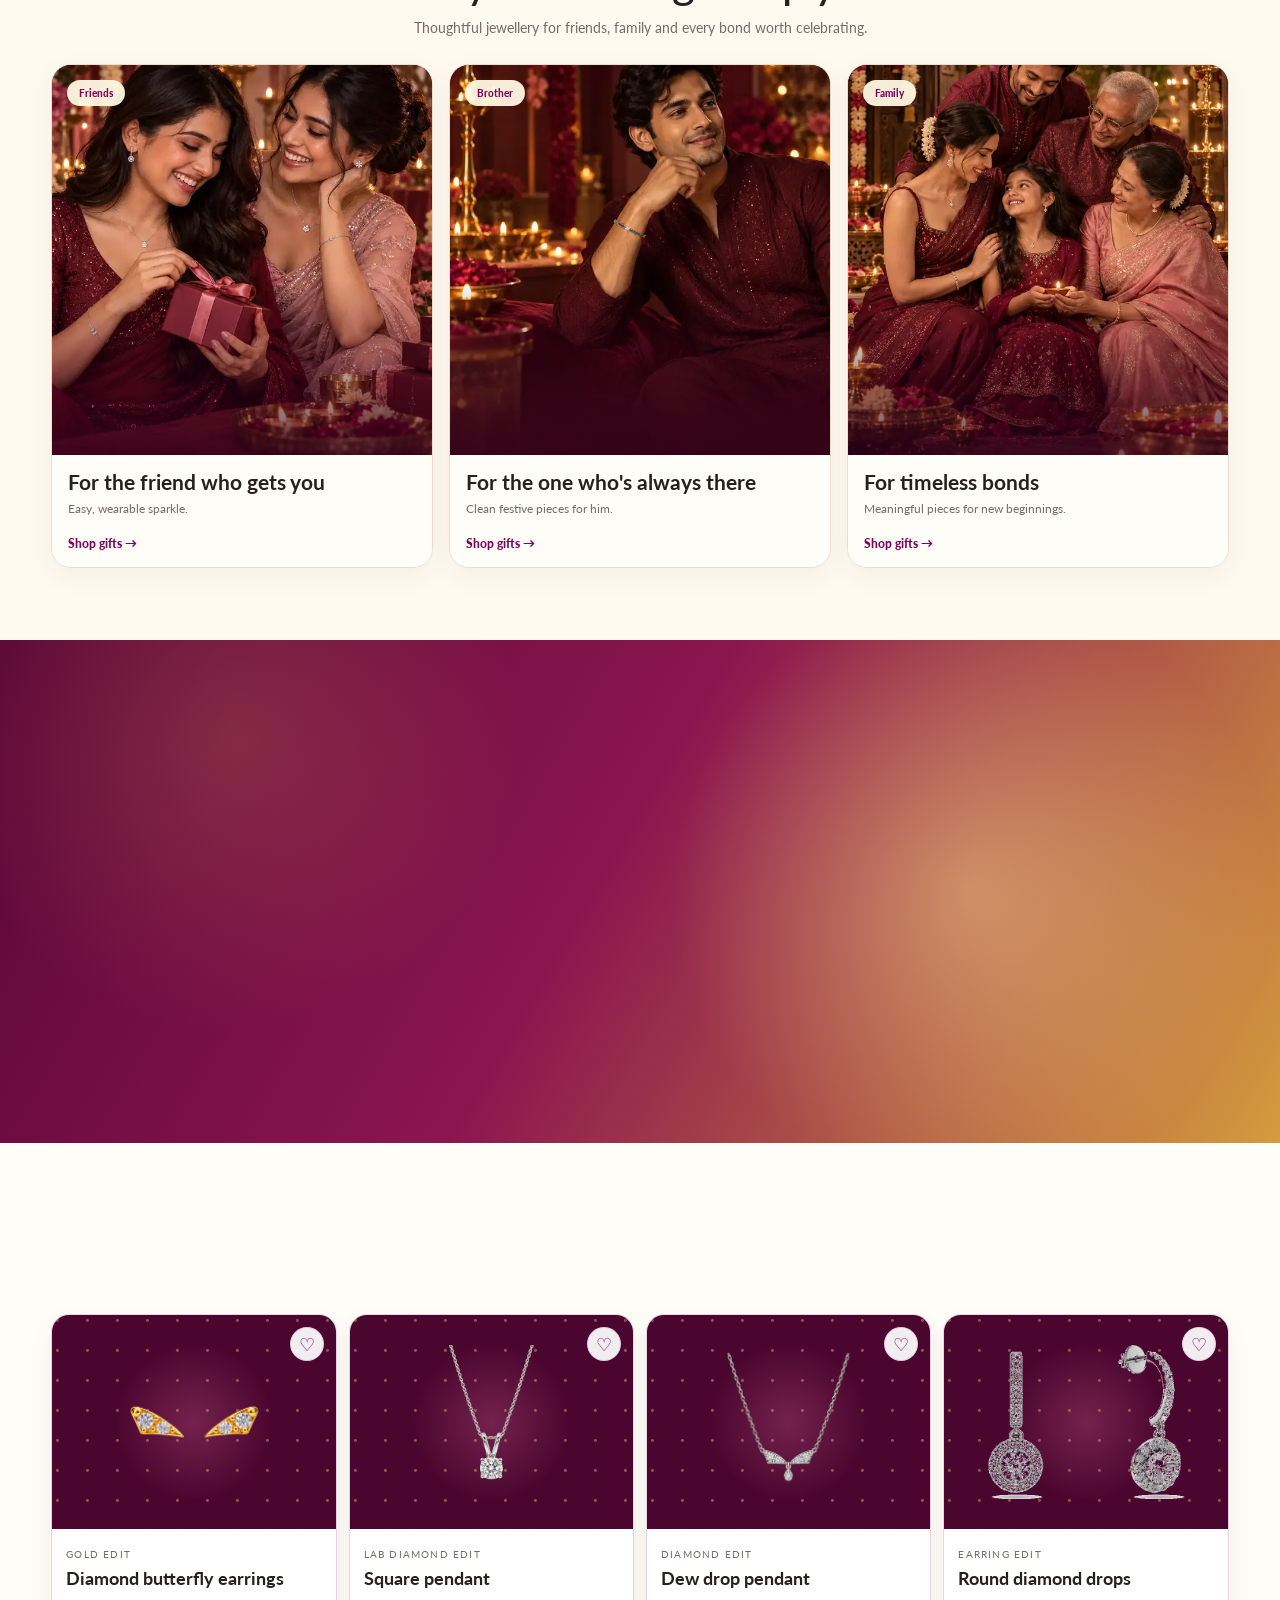
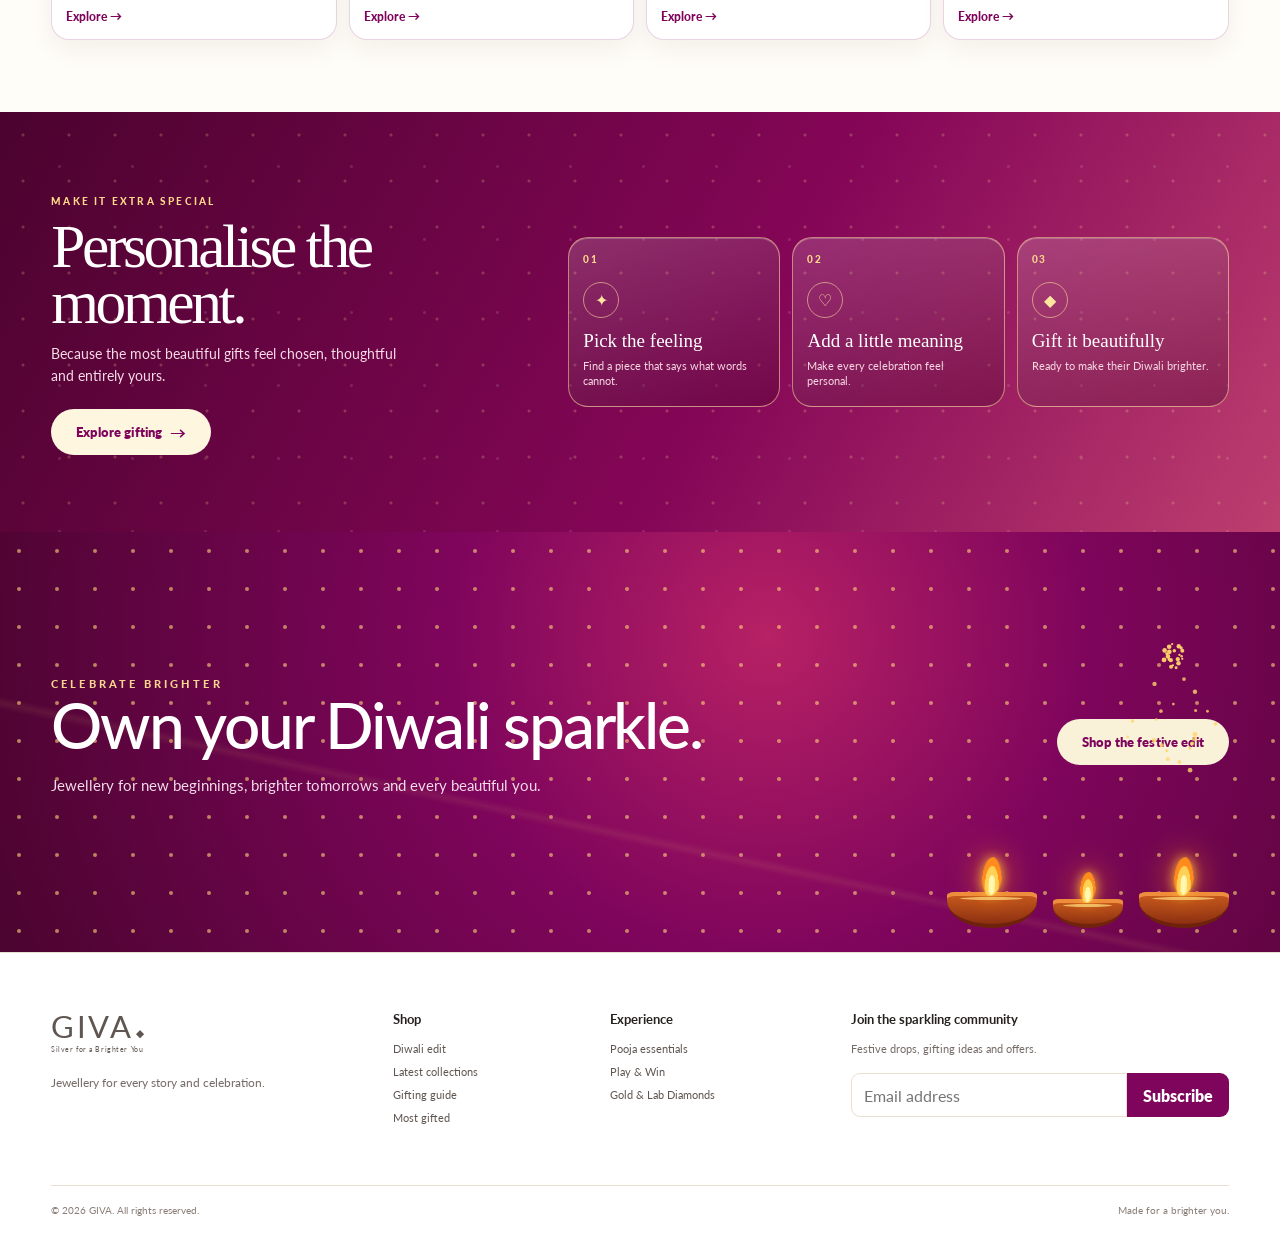
==== commit 07e09730: "Refresh contained Pooja card layout" ====
--- a/index.html
+++ b/index.html
@@ -9,7 +9,7 @@
   <link rel="preconnect" href="https://fonts.googleapis.com">
   <link rel="preconnect" href="https://fonts.gstatic.com" crossorigin>
   <link href="https://fonts.googleapis.com/css2?family=Lato:wght@300;400;500;600;700;900&display=swap" rel="stylesheet">
-  <link rel="stylesheet" href="styles.css?v=pooja-scale-04" />
+  <link rel="stylesheet" href="styles.css?v=pooja-scale-05" />
 </head>
 <body>
   <div class="announcement" role="region" aria-label="Festive offer">
--- a/styles.css
+++ b/styles.css
@@ -705,7 +705,7 @@
   .pooja-feature-board{height:340px}
   .pooja-feature-hero{align-self:center;height:230px}
   .pooja-feature-products{height:100%;min-height:0}
-  .pooja-product-card{min-height:0}
+  .pooja-product-card{min-height:0;grid-template-rows:minmax(0,1fr) auto}
   .pooja-product-art{min-height:0}
 }
 
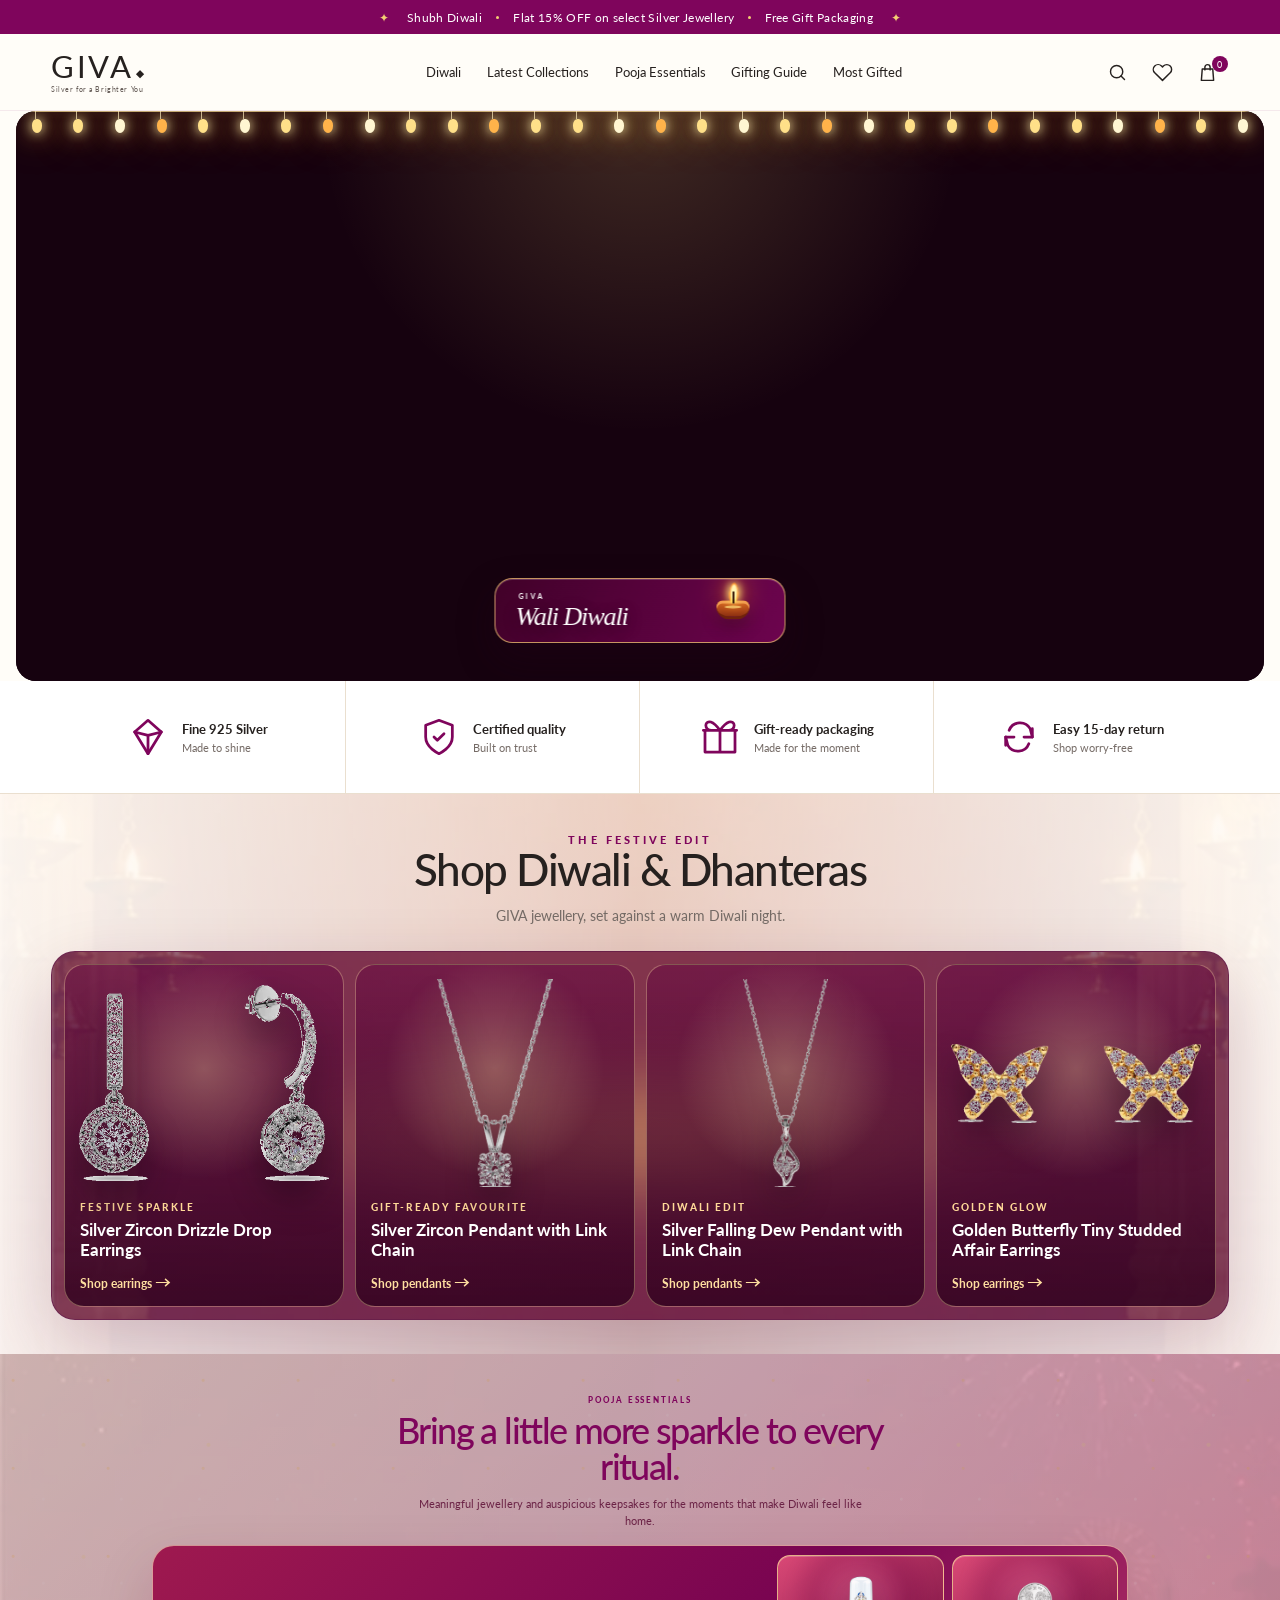
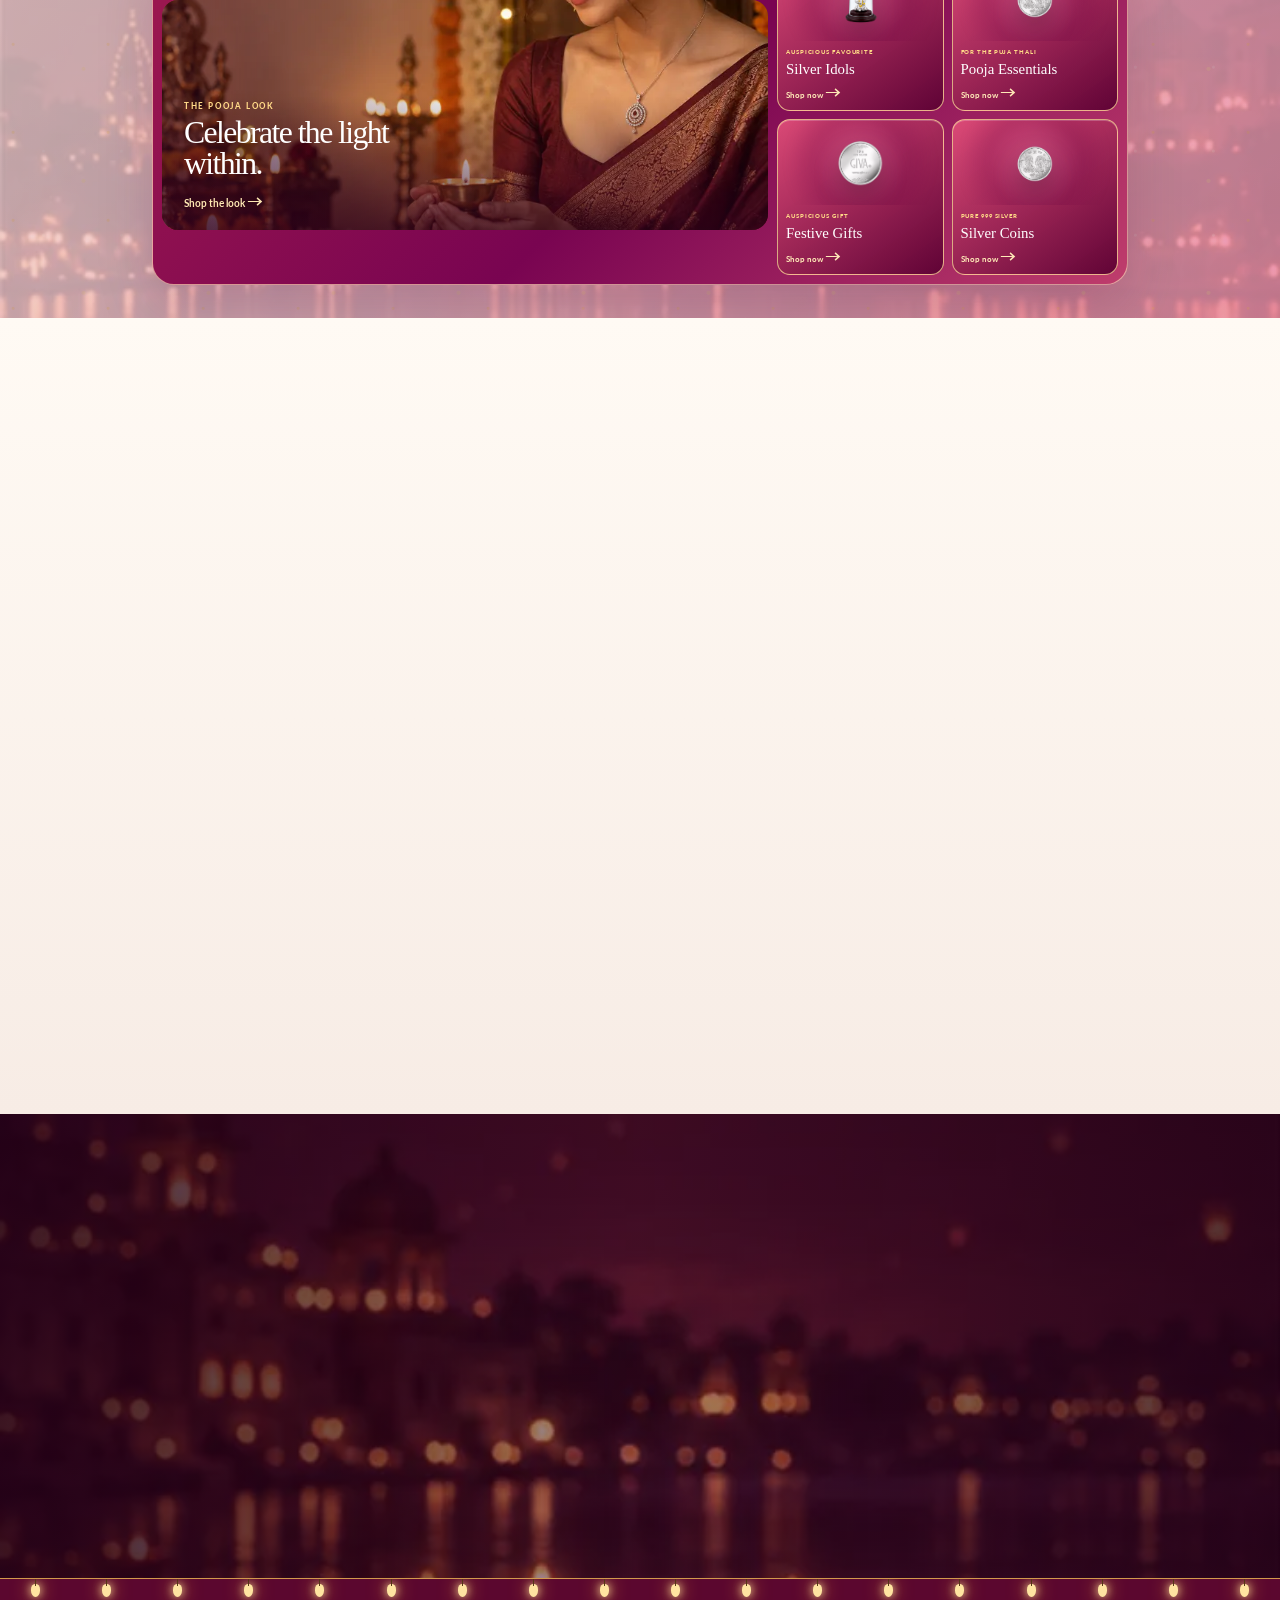
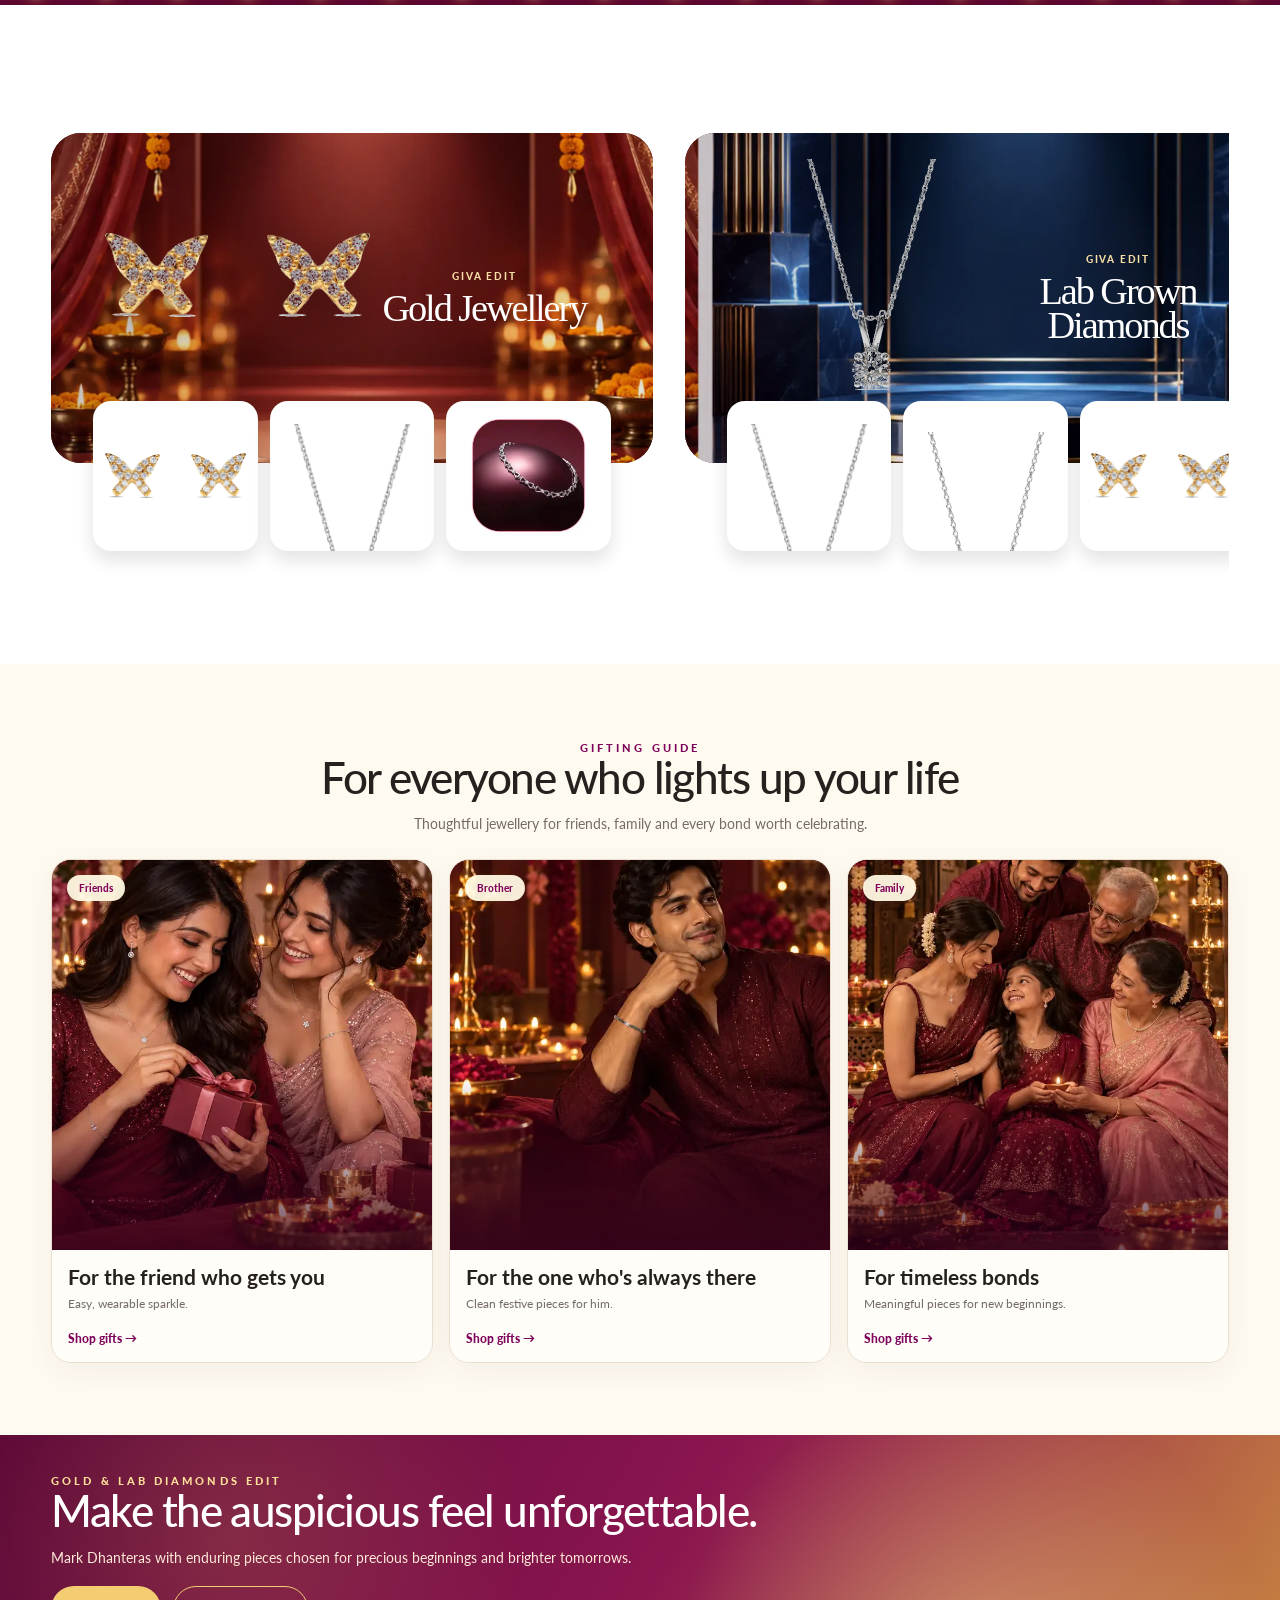
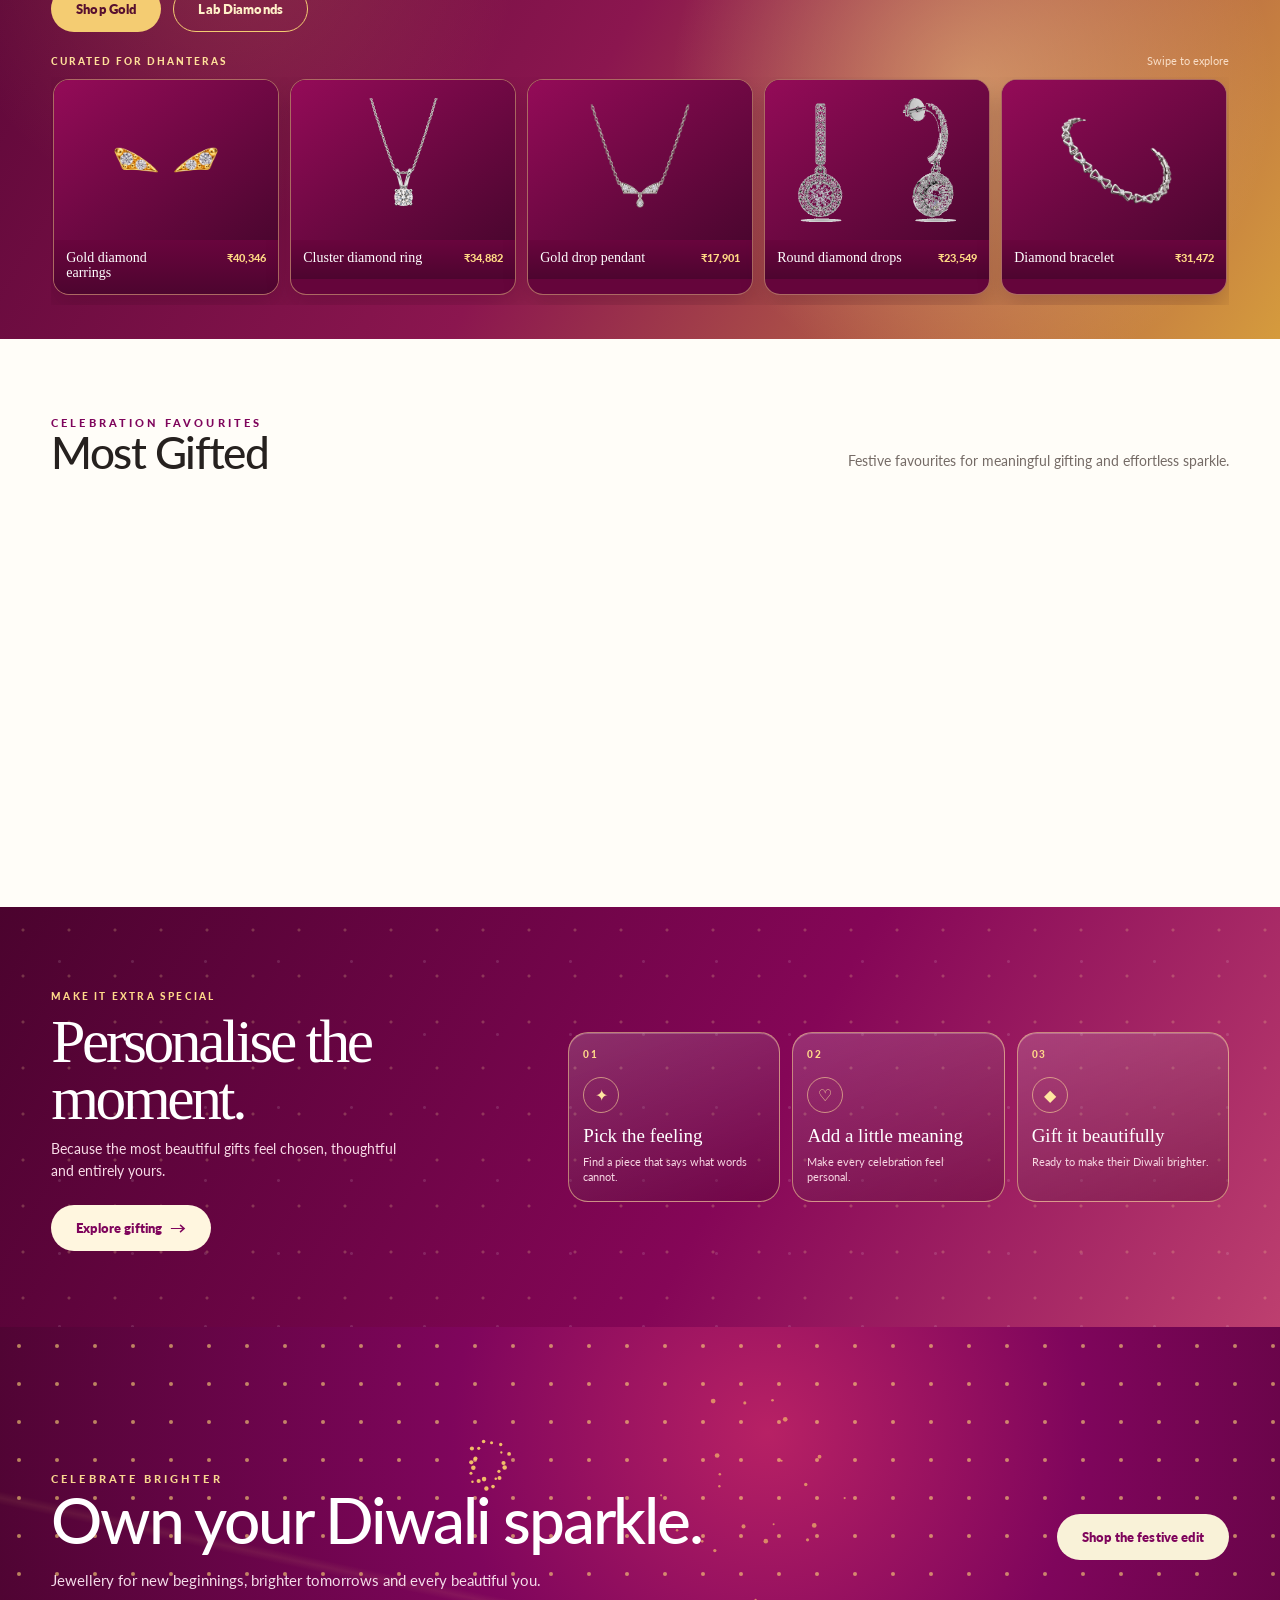
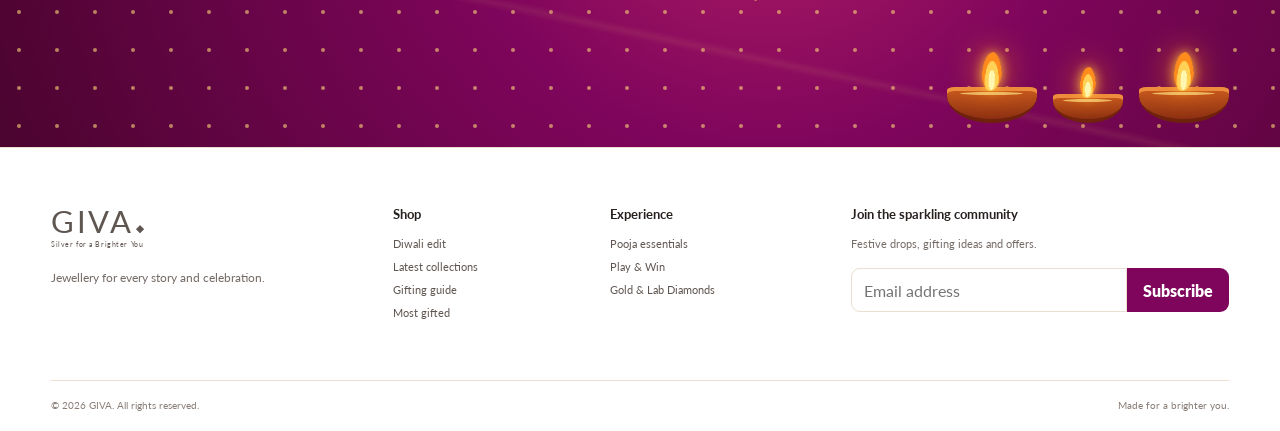
==== commit 258ce5c7: "Restore Pooja shop the look section" ====
--- a/index.html
+++ b/index.html
@@ -131,6 +131,26 @@
       </div>
     </section>
 
+    <section class="pooja-section pooja-lookbook-section" id="pooja-lookbook">
+      <div class="shell pooja-lookbook-shell">
+        <div class="pooja-lookbook-intro reveal"><span>POOJA ESSENTIALS</span><h2>Tradition, with a little more sparkle.</h2><p>Jewellery for festive rituals, family gatherings and moments of gratitude.</p></div>
+        <div class="pooja-lookbook-grid reveal">
+          <article class="pooja-look">
+            <div class="pooja-look-banner"><img src="assets/pooja-jewellery.webp" alt="Diwali pooja with jewellery"><a class="pooja-hotspot hs-pendant" href="https://www.giva.co/collections/silver-necklaces" target="_blank" rel="noreferrer" aria-label="Shop pendants"></a><a class="pooja-hotspot hs-earrings" href="https://www.giva.co/collections/silver-earrings" target="_blank" rel="noreferrer" aria-label="Shop earrings"></a></div>
+            <div class="pooja-look-products"><a href="https://www.giva.co/collections/silver-necklaces" target="_blank" rel="noreferrer"><img src="assets/festival-zircon-pendant.webp" alt="GIVA silver pendant"><span>Shop pendant <b>→</b></span></a><a href="https://www.giva.co/collections/silver-earrings" target="_blank" rel="noreferrer"><img src="assets/festival-earrings.webp" alt="GIVA silver earrings"><span>Shop earrings <b>→</b></span></a></div>
+          </article>
+          <article class="pooja-look">
+            <div class="pooja-look-banner"><img src="assets/pooja-family-one.webp" alt="Family Diwali pooja"><a class="pooja-hotspot hs-necklace" href="https://www.giva.co/collections/silver-necklaces" target="_blank" rel="noreferrer" aria-label="Shop necklaces"></a><a class="pooja-hotspot hs-bracelet" href="https://www.giva.co/collections/silver-bracelets" target="_blank" rel="noreferrer" aria-label="Shop bracelets"></a></div>
+            <div class="pooja-look-products"><a href="https://www.giva.co/collections/silver-necklaces" target="_blank" rel="noreferrer"><img src="assets/festival-dew-pendant.webp" alt="GIVA silver necklace"><span>Shop necklace <b>→</b></span></a><a href="https://www.giva.co/collections/silver-bracelets" target="_blank" rel="noreferrer"><img src="assets/Bracelets_1.webp" alt="GIVA bracelets"><span>Shop bracelets <b>→</b></span></a></div>
+          </article>
+          <article class="pooja-look">
+            <div class="pooja-look-banner"><img src="assets/pooja-family-two.webp" alt="Family Diwali pooja with diyas"><a class="pooja-hotspot hs-necklace-two" href="https://www.giva.co/collections/silver-necklaces" target="_blank" rel="noreferrer" aria-label="Shop necklaces"></a><a class="pooja-hotspot hs-earrings-two" href="https://www.giva.co/collections/silver-earrings" target="_blank" rel="noreferrer" aria-label="Shop earrings"></a></div>
+            <div class="pooja-look-products"><a href="https://www.giva.co/collections/silver-earrings" target="_blank" rel="noreferrer"><img src="assets/festival-golden-earrings.webp" alt="GIVA earrings"><span>Shop earrings <b>→</b></span></a><a href="https://www.giva.co/collections/silver-necklaces" target="_blank" rel="noreferrer"><img src="assets/festival-zircon-pendant.webp" alt="GIVA pendant"><span>Shop pendant <b>→</b></span></a></div>
+          </article>
+        </div>
+      </div>
+    </section>
+
     <section class="section diwali-play" id="play-win">
       <div class="shell diwali-play-shell">
         <div class="diwali-play-copy reveal"><span>FESTIVE FUN</span><h2>Play beneath the lights.</h2><p>Choose a festive moment and join the celebration.</p></div>
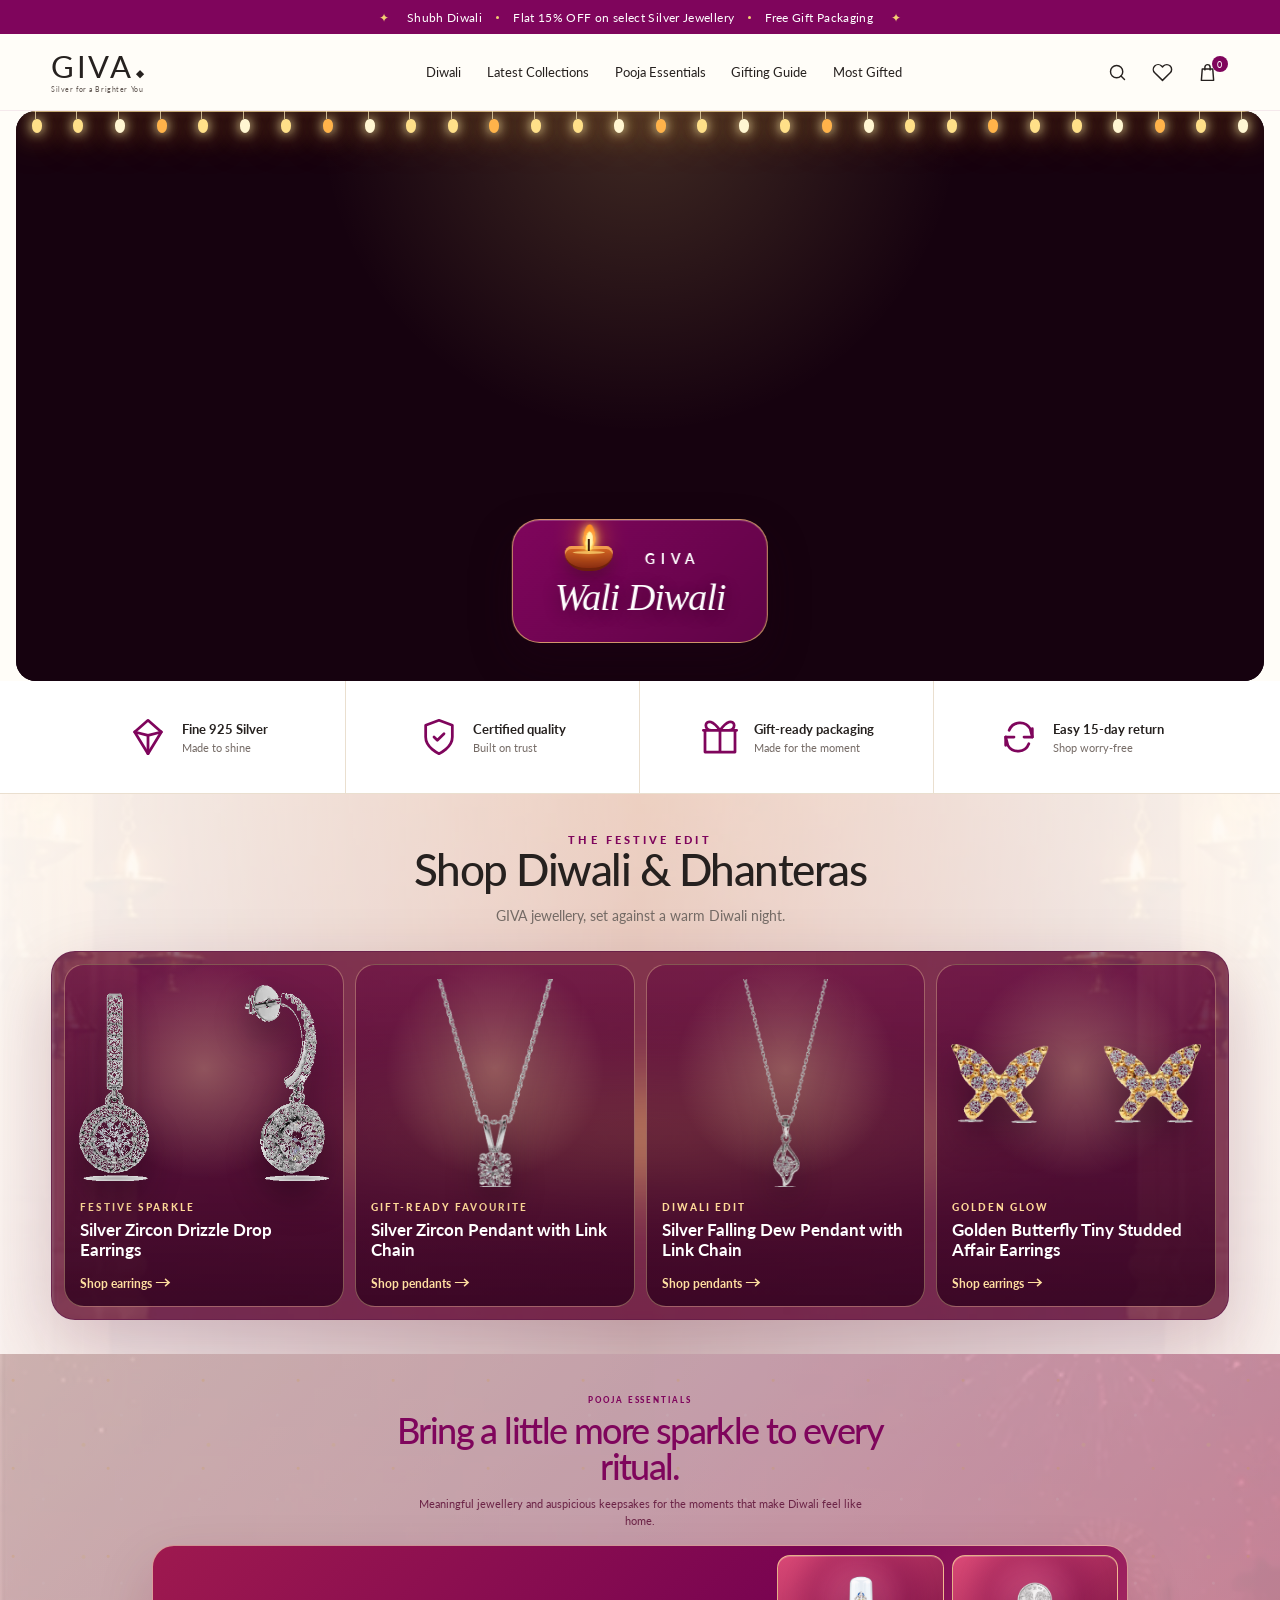
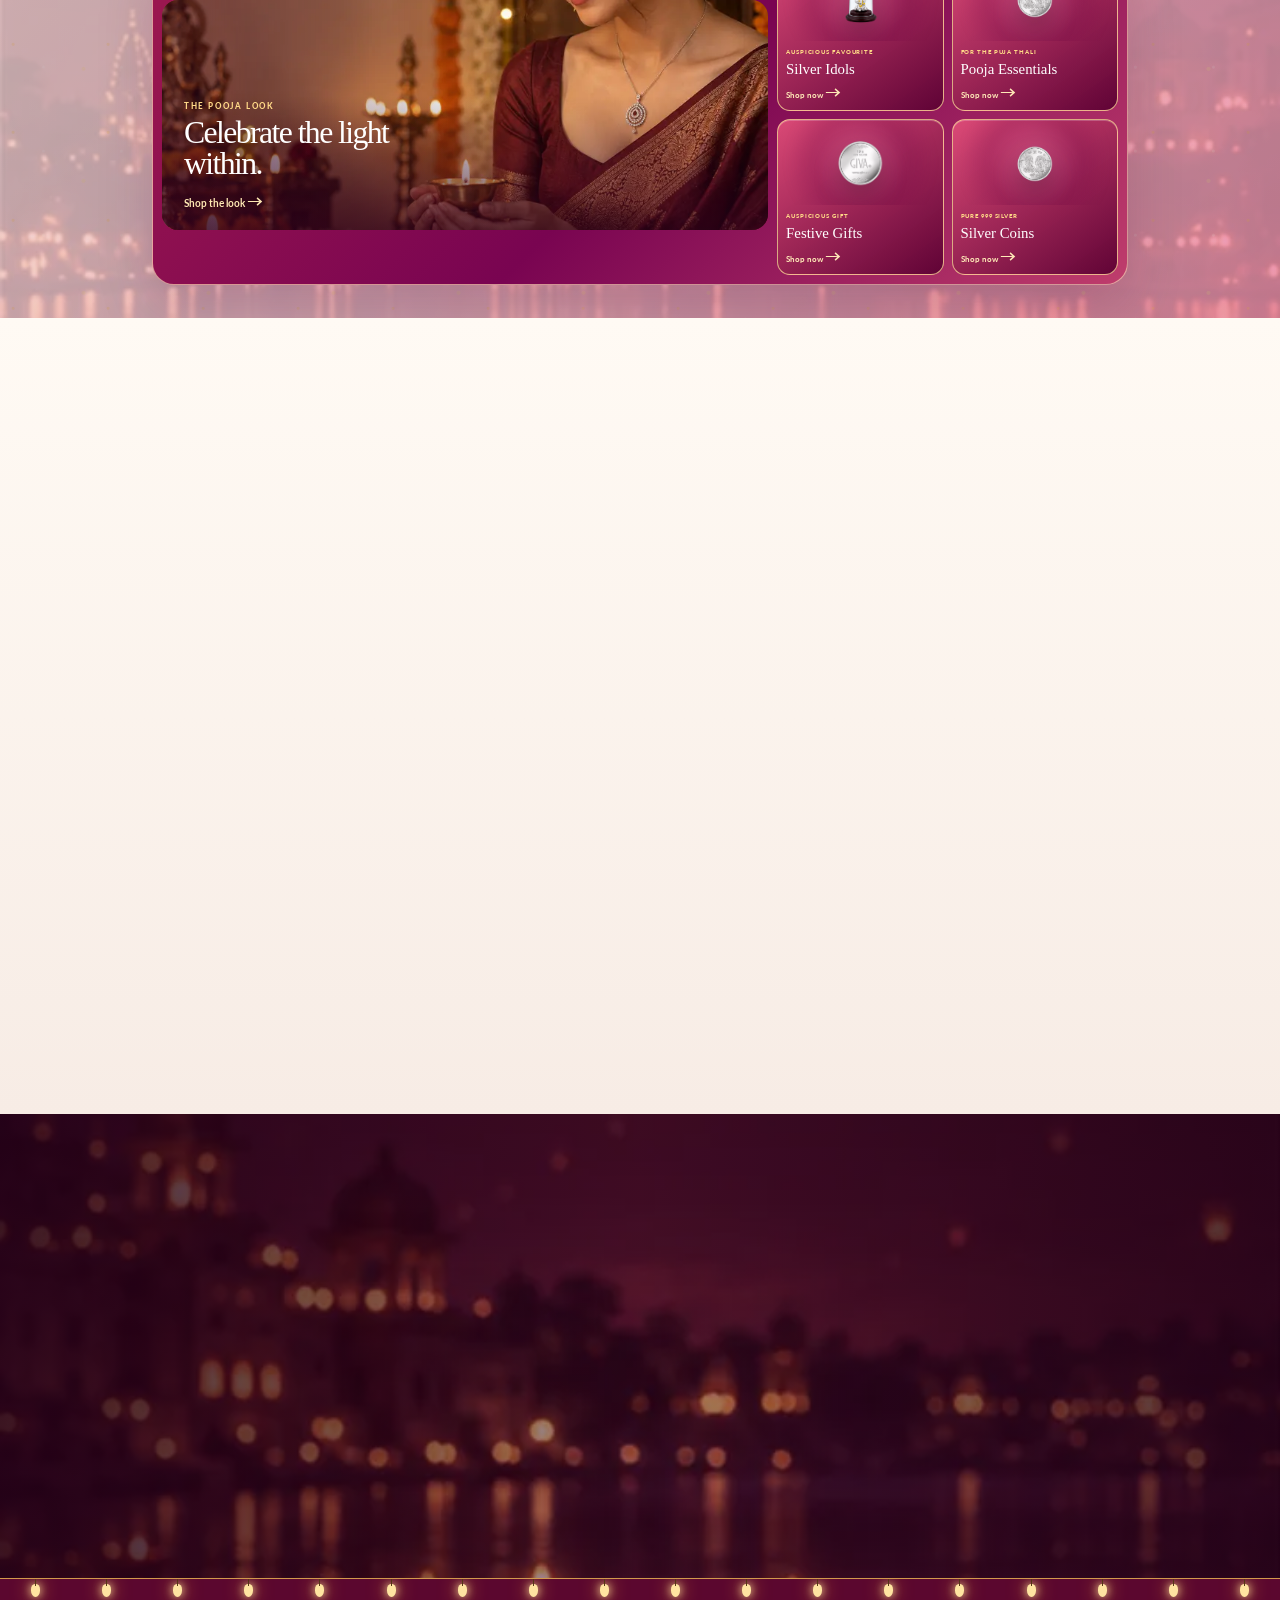
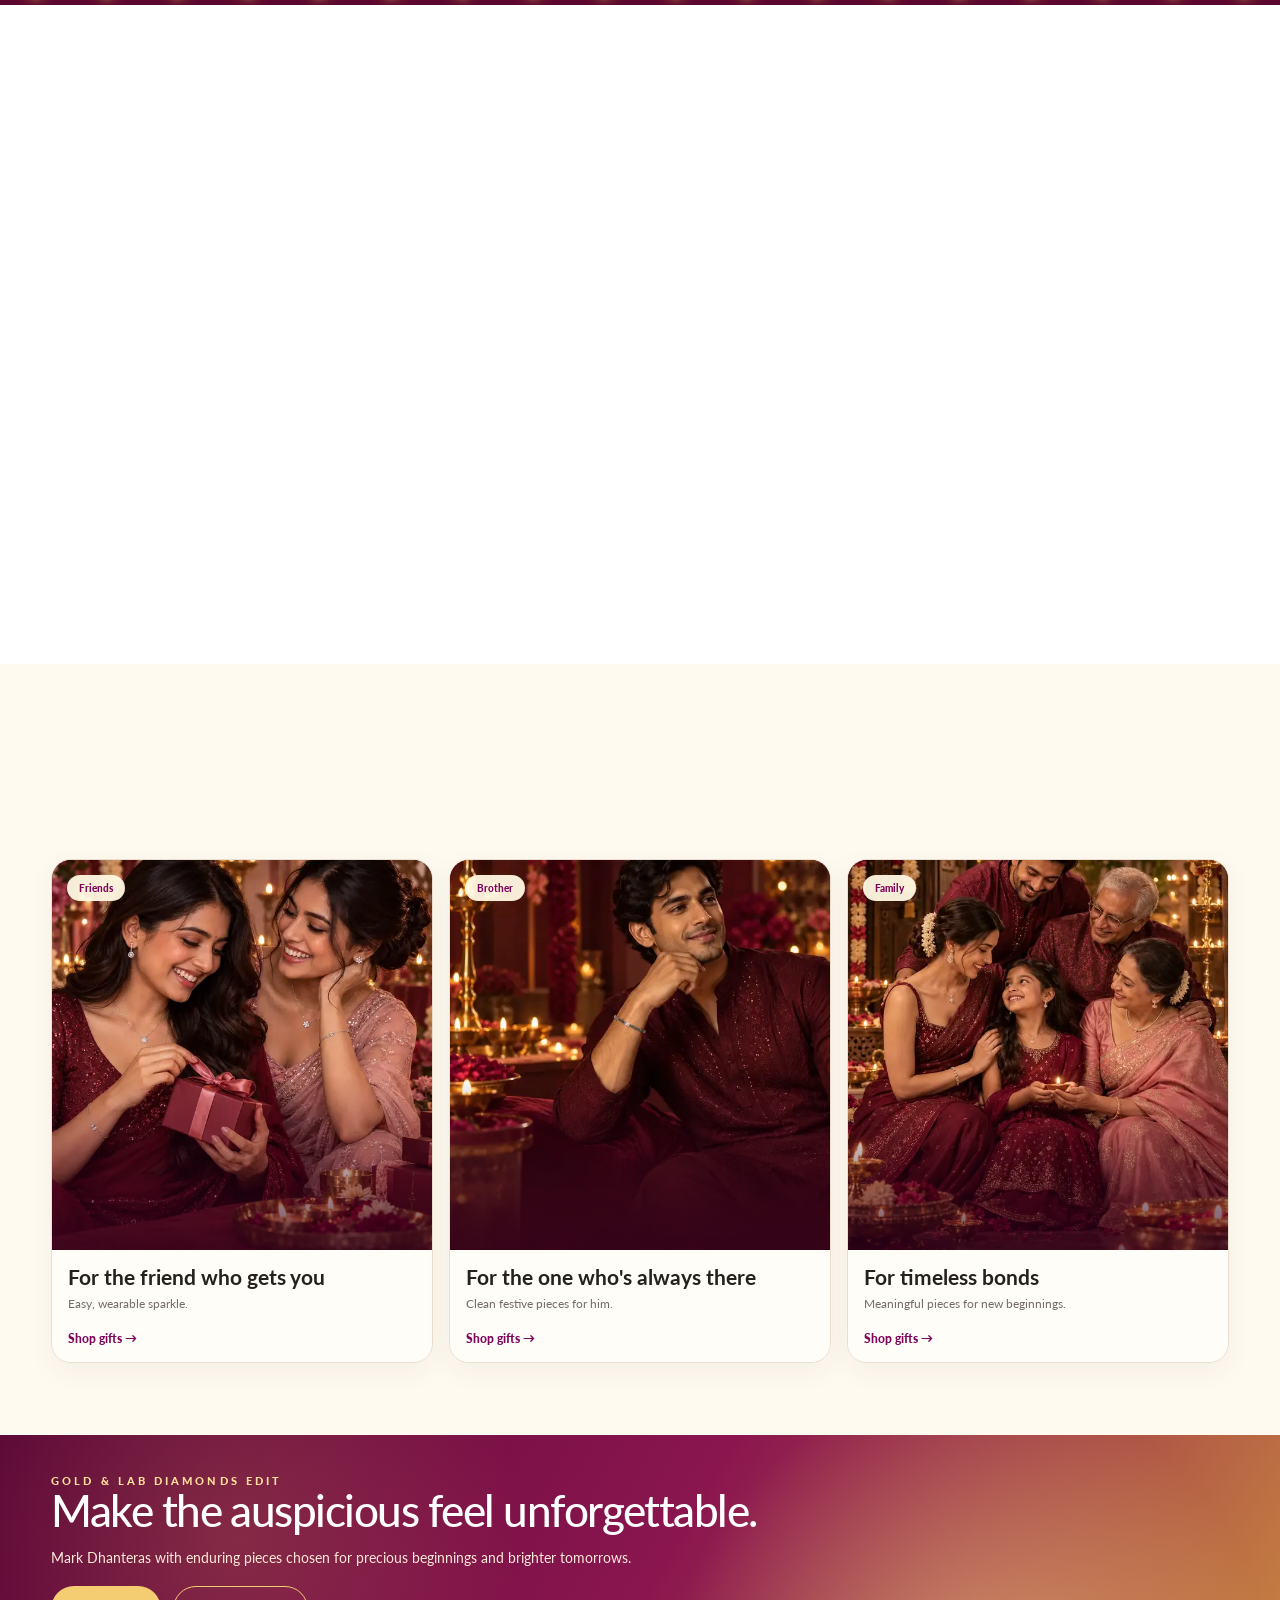
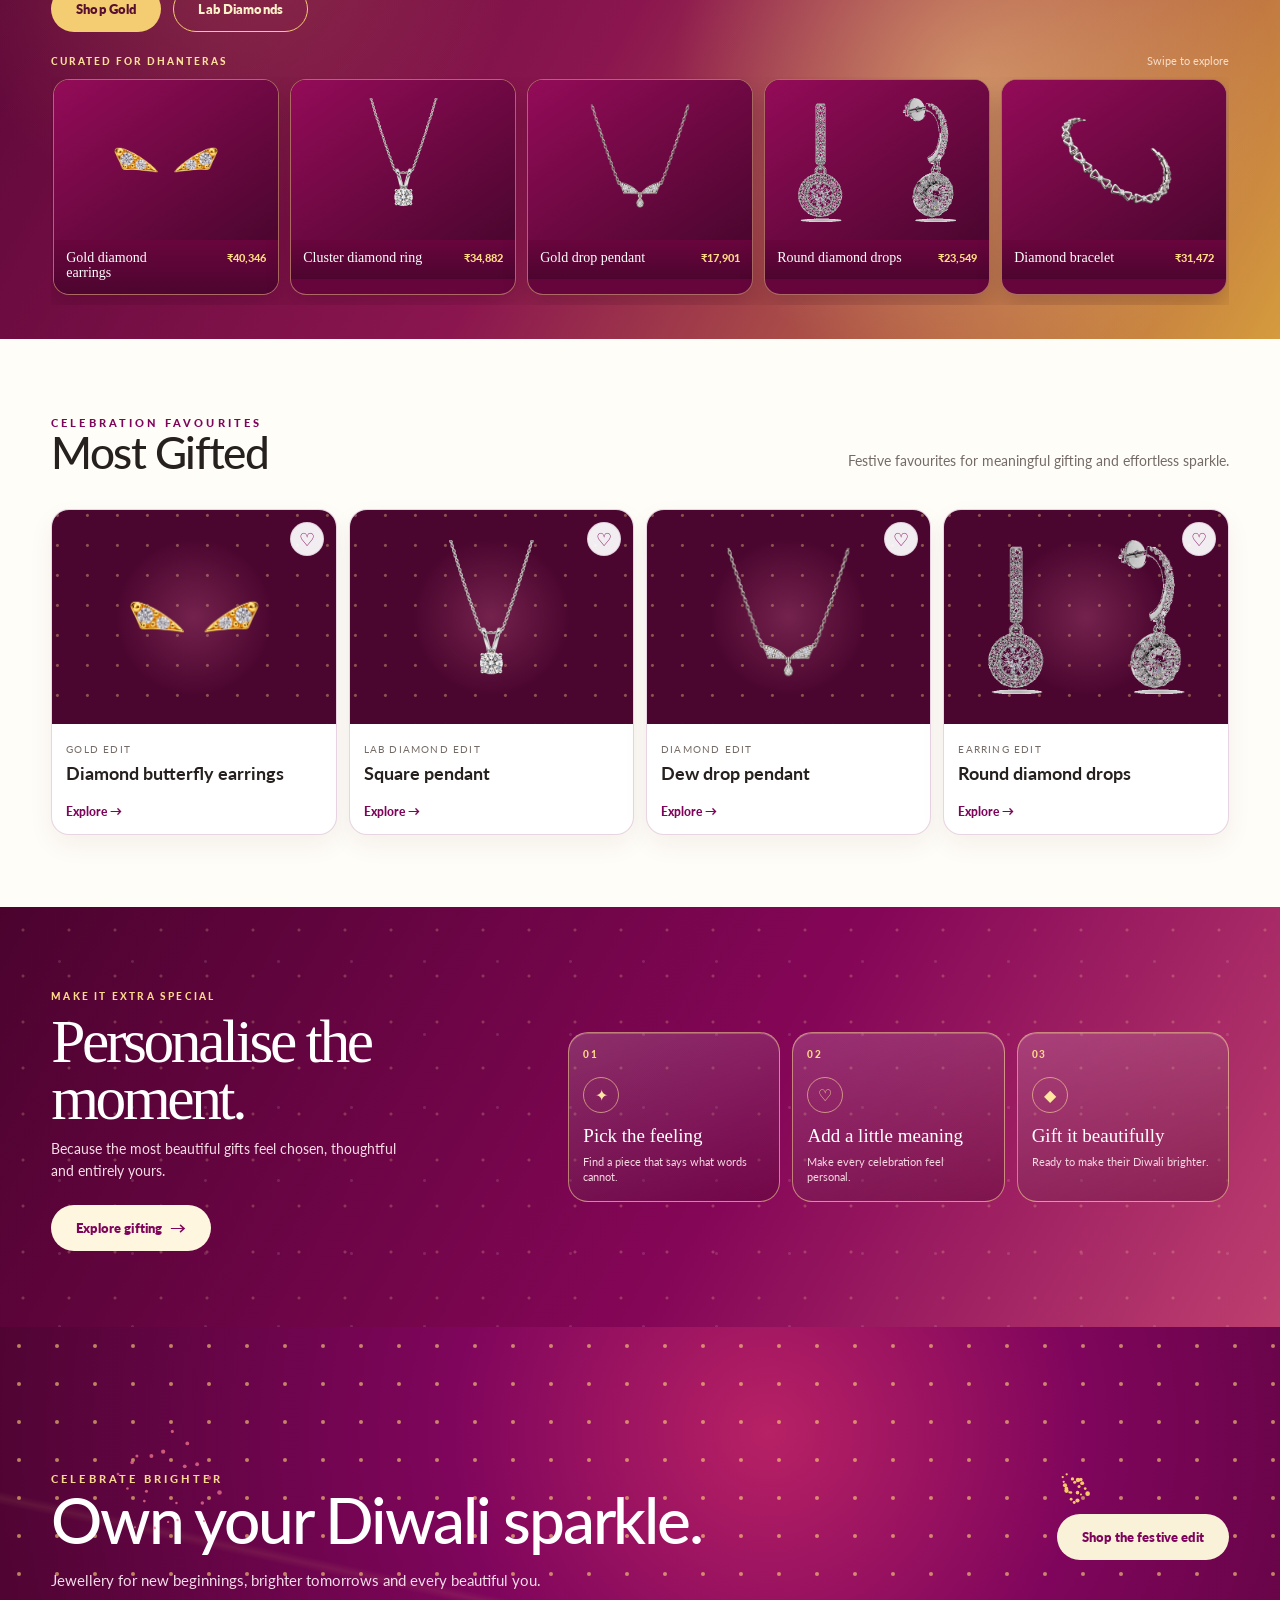
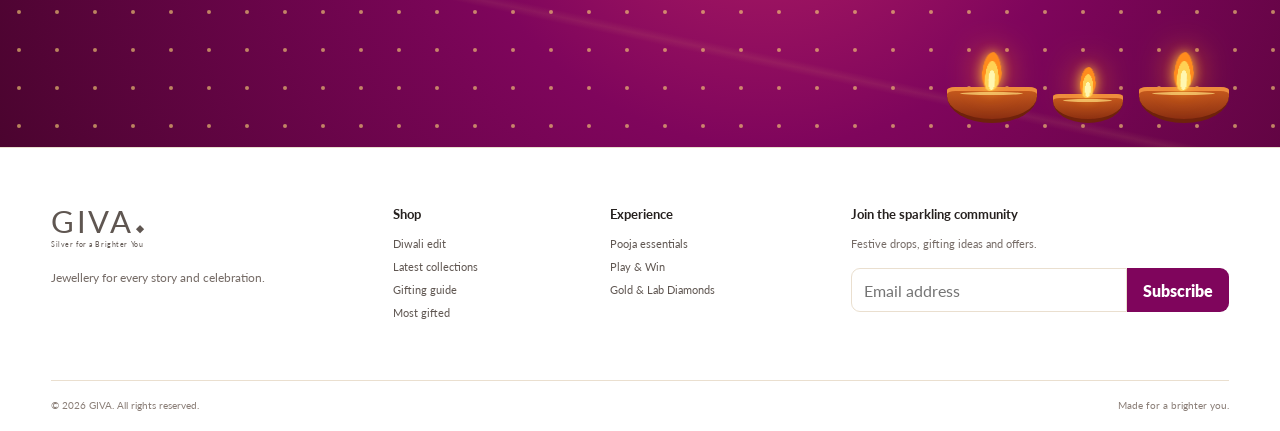
==== commit 39762696: "Redo hero pill: centered GIVA+diya over Wali Diwali Previously the diya was absolutely positioned of" ====
--- a/index.html
+++ b/index.html
@@ -52,10 +52,12 @@
       <div class="hero-title-lockup">
         <div class="hero-title-card" aria-label="GIVA Wali Diwali">
           <div class="hero-title-copy">
-            <span class="hero-title-giva">GIVA</span>
+            <div class="hero-title-toprow">
+              <span class="hero-title-diya" aria-hidden="true"><i></i><b></b></span>
+              <span class="hero-title-giva">GIVA</span>
+            </div>
             <h1 class="hero-title-diwali">Wali Diwali</h1>
           </div>
-          <span class="hero-title-diya" aria-hidden="true"><i></i><b></b></span>
         </div>
       </div>
       <div class="hero-light-wash" aria-hidden="true"></div>
--- a/styles.css
+++ b/styles.css
@@ -730,3 +730,54 @@
   .pooja-product-art img[alt*="Coin"],
   .pooja-product-art img[alt*="idol"]{width:calc(100% - 8px)!important;height:calc(100% - 8px)!important}
 }
+
+/* Trust badges: reduce mobile card height ~30% (was rendering at 112px because .promise-grid's own min-height:112px was never overridden for mobile, and its children stretch to fill it - all earlier div-level min-height tweaks had no visible effect on real height). Container min-height is removed so the cards size to content, and padding is tuned so the card lands at ~78px, ~30% shorter than the 112px it was rendering at. */
+@media(max-width:820px){
+  .promise-grid{min-height:0}
+  .promise-grid>div{align-items:center;padding:26px 10px;min-height:0}
+}
+
+/* =========================================================================
+   Hero pill redesign: centered "GIVA + diya" over "Wali Diwali", in brand
+   fonts (Lato wordmark / Georgia italic script) and brand colours
+   (--brand-deep -> --brand-dark with a gold hairline). Supersedes every
+   earlier hero-title-* pass above, which pinned the diya absolutely to the
+   card's right edge in an asymmetric layout - the diya is now a normal
+   inline element next to the GIVA wordmark so the whole pill centers as
+   one block.
+   ========================================================================= */
+.hero-title-lockup{left:50%;right:auto;transform:translateX(-50%);display:block;width:auto;max-width:none}
+.hero-title-card{position:relative;isolation:isolate;display:inline-flex;flex-direction:column;align-items:center;width:auto;min-height:0;height:auto;padding:26px 42px;border:1px solid rgba(247,205,116,.72);border-radius:28px;background:linear-gradient(135deg,var(--brand-deep),var(--brand-dark) 130%);box-shadow:0 18px 40px rgba(35,0,22,.35),inset 0 1px 0 rgba(255,255,255,.2);backdrop-filter:blur(10px);-webkit-backdrop-filter:blur(10px);color:#fff;overflow:hidden}
+.hero-title-card::after{display:none!important}
+.hero-title-copy{position:relative;z-index:2;display:flex;flex-direction:column;align-items:center;gap:8px}
+.hero-title-toprow{display:flex;align-items:center;justify-content:center;gap:12px}
+.hero-title-giva{position:static;font-family:"Lato",Arial,sans-serif;font-size:14px;font-weight:700;letter-spacing:.4em;text-indent:.4em;line-height:1}
+.hero-title-card h1.hero-title-diwali{position:static;display:block;width:auto;max-width:none;min-height:0;margin:0;padding:0;border:0;border-radius:0;background:none;box-shadow:none;text-align:center;color:#fff;font-family:Georgia,"Times New Roman",serif;font-size:clamp(34px,3vw,50px);font-weight:400;font-style:italic;line-height:.95;letter-spacing:-.03em;text-shadow:0 3px 16px rgba(31,0,18,.45)}
+.hero-title-card h1.hero-title-diwali::before{content:none}
+.hero-title-diya{position:relative;right:auto;top:auto;left:auto;bottom:auto;margin:0;transform:none;flex:0 0 auto;width:48px;height:25px;border-radius:7px 7px 48% 48% / 8px 8px 75% 75%;background:linear-gradient(180deg,#d76827,#852a10);border-bottom:3px solid #691e0b;box-shadow:inset 0 3px 0 #efa15a,0 8px 16px rgba(26,0,13,.3)}
+.hero-title-diya::before{content:"";position:absolute;left:8px;right:8px;top:5px;height:3px;border-radius:50%;background:rgba(255,234,143,.7)}
+.hero-title-diya i{position:absolute;left:50%;bottom:17px;width:13px;height:27px;transform:translateX(-50%) rotate(2deg);border-radius:55% 45% 55% 45%;background:radial-gradient(ellipse at 50% 72%,#fff8bd 0 21%,#ffdd5a 23% 43%,#ff8b22 45% 68%,transparent 71%);filter:drop-shadow(0 0 5px #ffcf4c) drop-shadow(0 0 13px rgba(255,126,13,.9));transform-origin:50% 100%;animation:titleDiyaFlame .48s ease-in-out infinite alternate}
+.hero-title-diya b{position:absolute;left:50%;bottom:17px;width:2px;height:12px;background:#3c1a09;transform:translateX(-50%)}
+
+@media(max-width:820px){
+  .hero-title-card{padding:20px 30px;border-radius:24px}
+  .hero-title-copy{gap:6px}
+  .hero-title-toprow{gap:9px}
+  .hero-title-giva{font-size:12px;letter-spacing:.36em;text-indent:.36em}
+  .hero-title-card h1.hero-title-diwali{font-size:clamp(28px,7.4vw,36px)}
+  .hero-title-diya{width:36px;height:19px}
+  .hero-title-diya::before{left:6px;right:6px;top:4px;height:2px}
+  .hero-title-diya i{bottom:13px;width:10px;height:20px}
+  .hero-title-diya b{bottom:13px;height:9px}
+}
+@media(max-width:520px){
+  .hero-title-card{padding:15px 22px;border-radius:20px}
+  .hero-title-copy{gap:5px}
+  .hero-title-toprow{gap:7px}
+  .hero-title-giva{font-size:10px;letter-spacing:.32em;text-indent:.32em}
+  .hero-title-card h1.hero-title-diwali{font-size:clamp(23px,7.6vw,28px)}
+  .hero-title-diya{width:28px;height:15px}
+  .hero-title-diya::before{left:5px;right:5px;top:3px;height:2px}
+  .hero-title-diya i{bottom:10px;width:8px;height:16px}
+  .hero-title-diya b{bottom:10px;height:7px;width:1.5px}
+}
